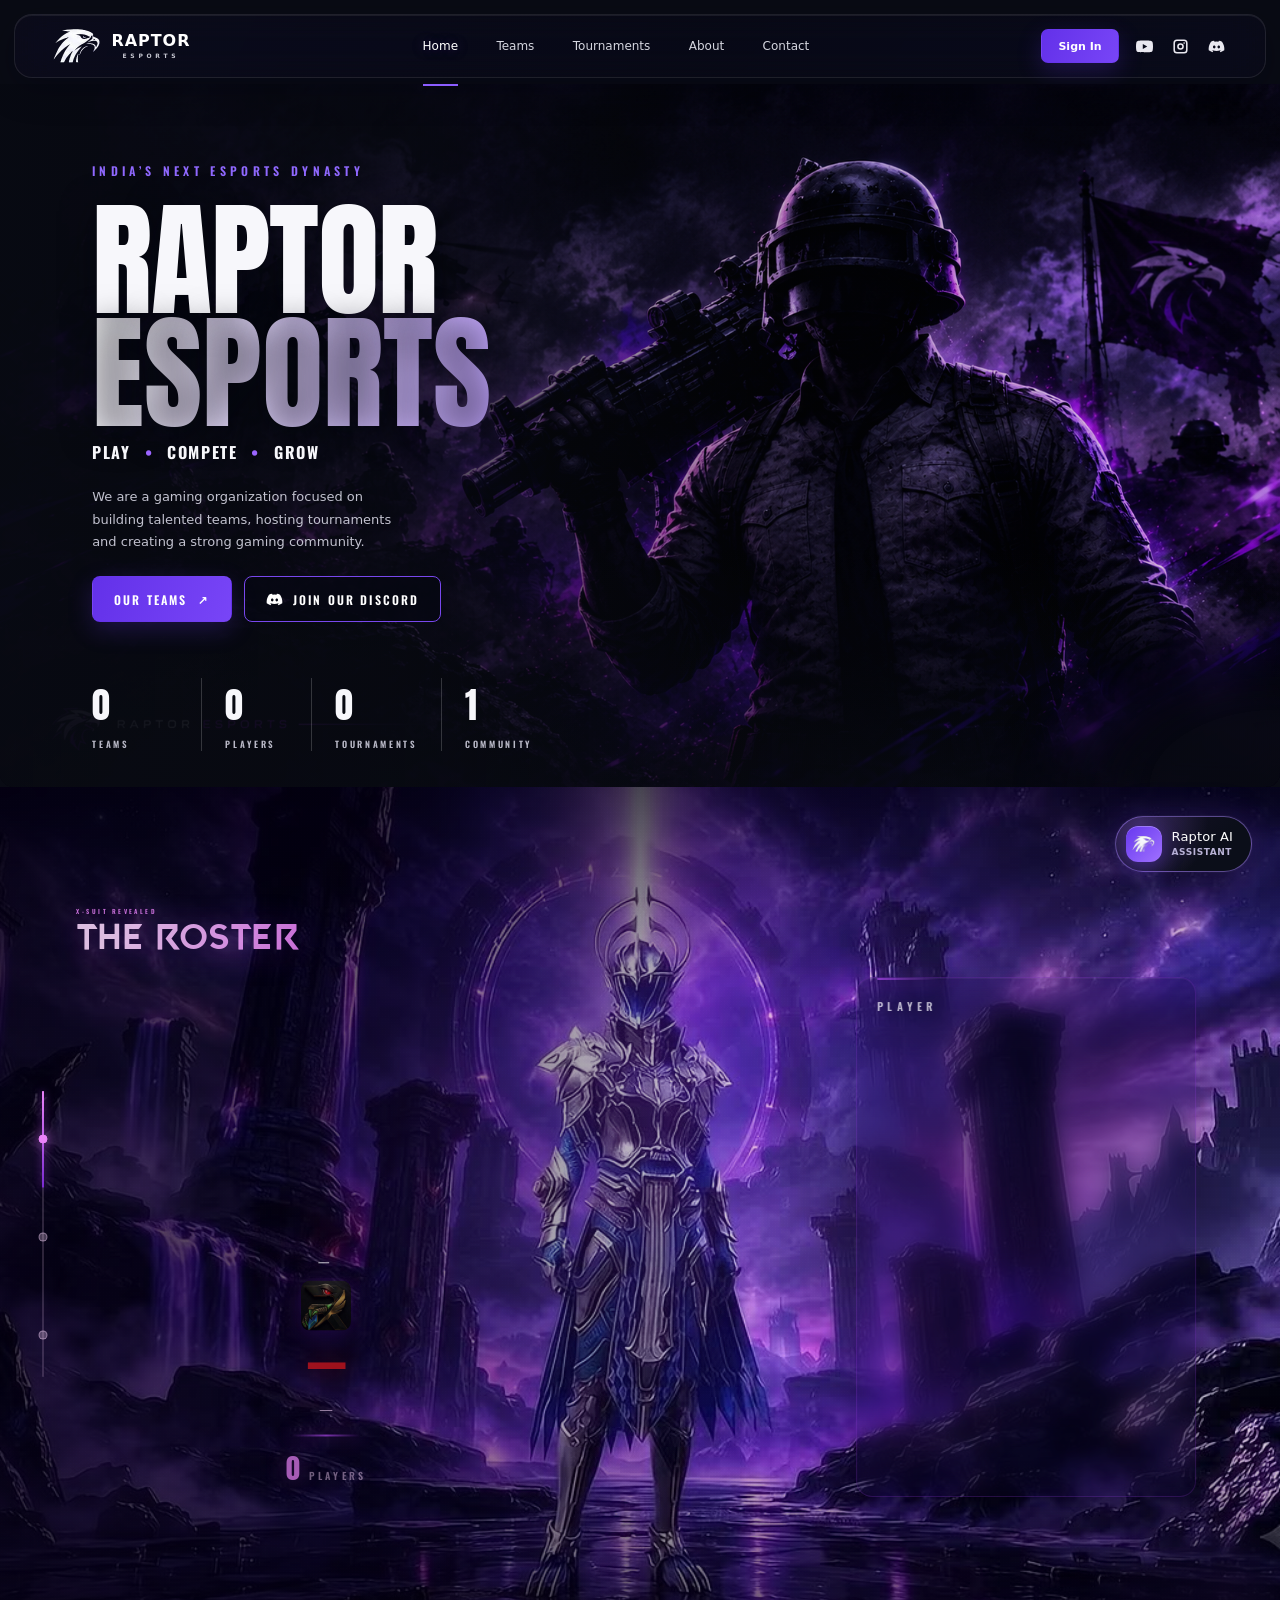
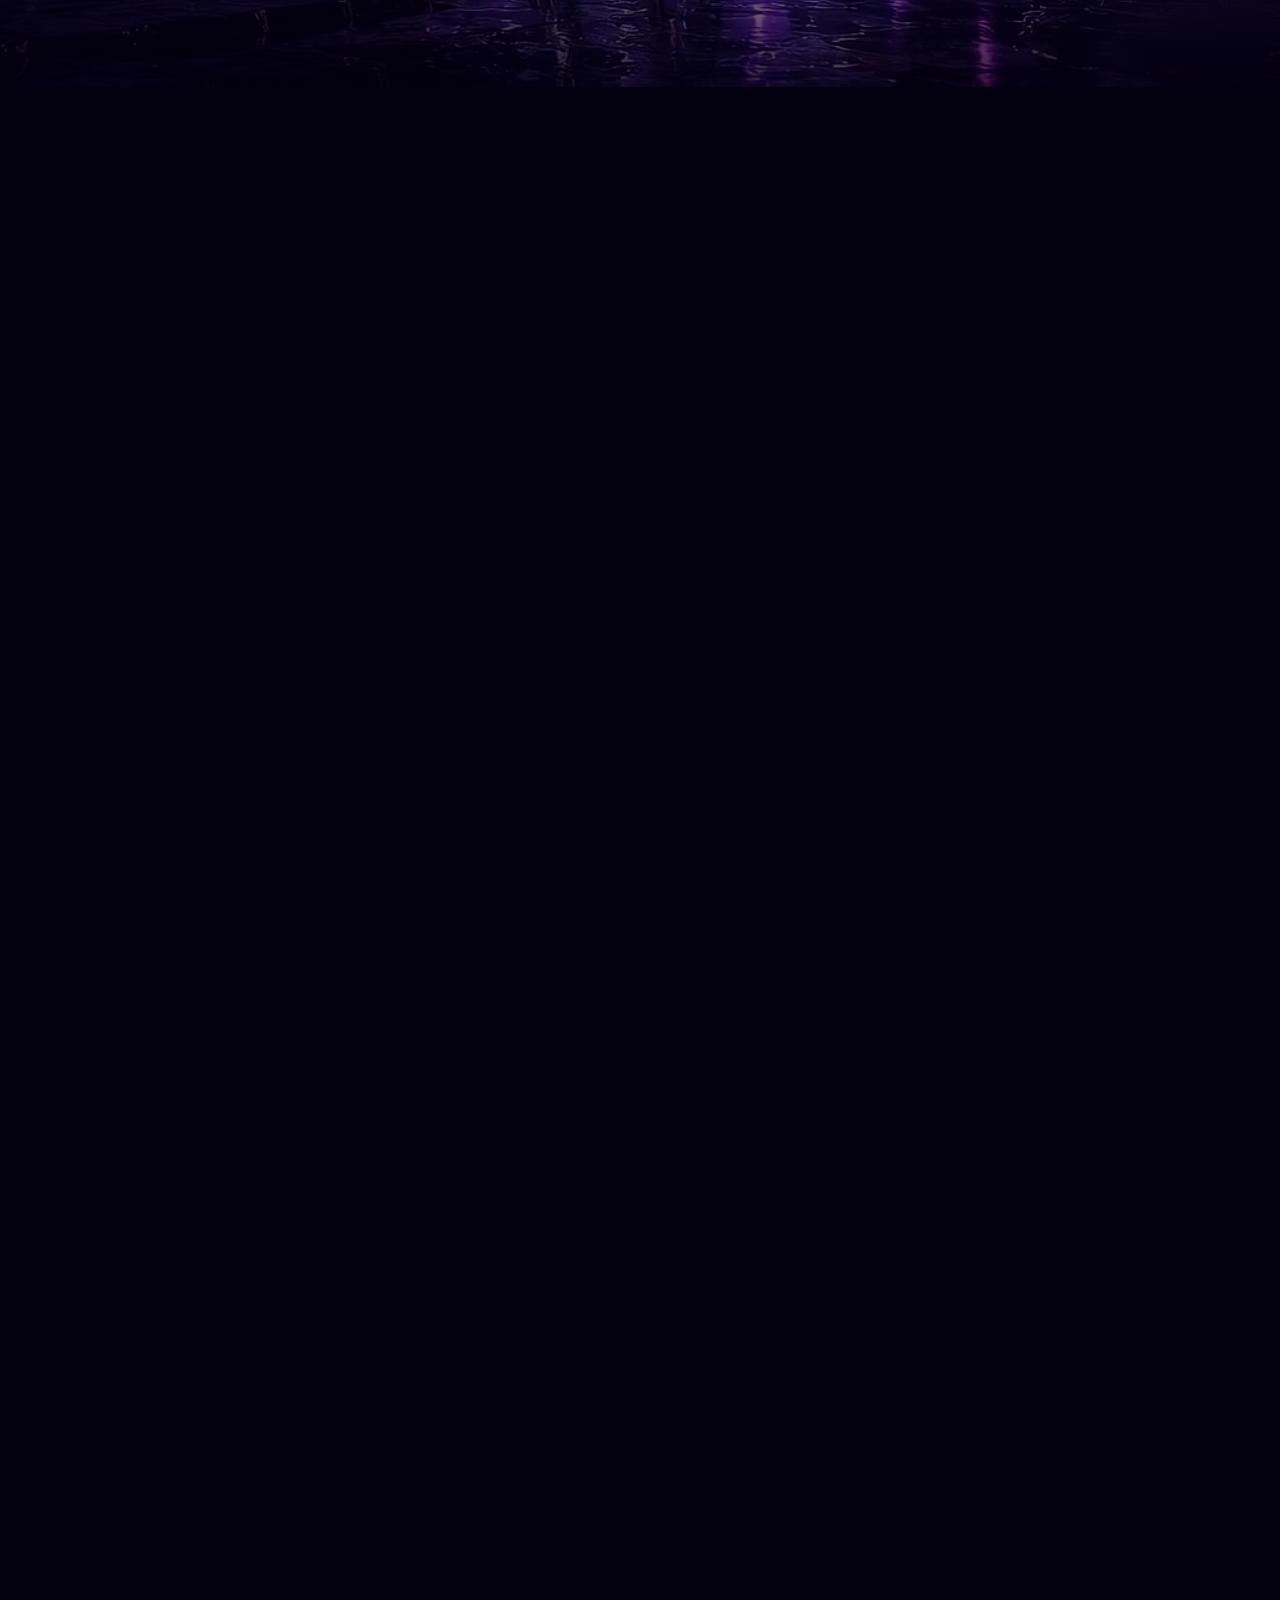
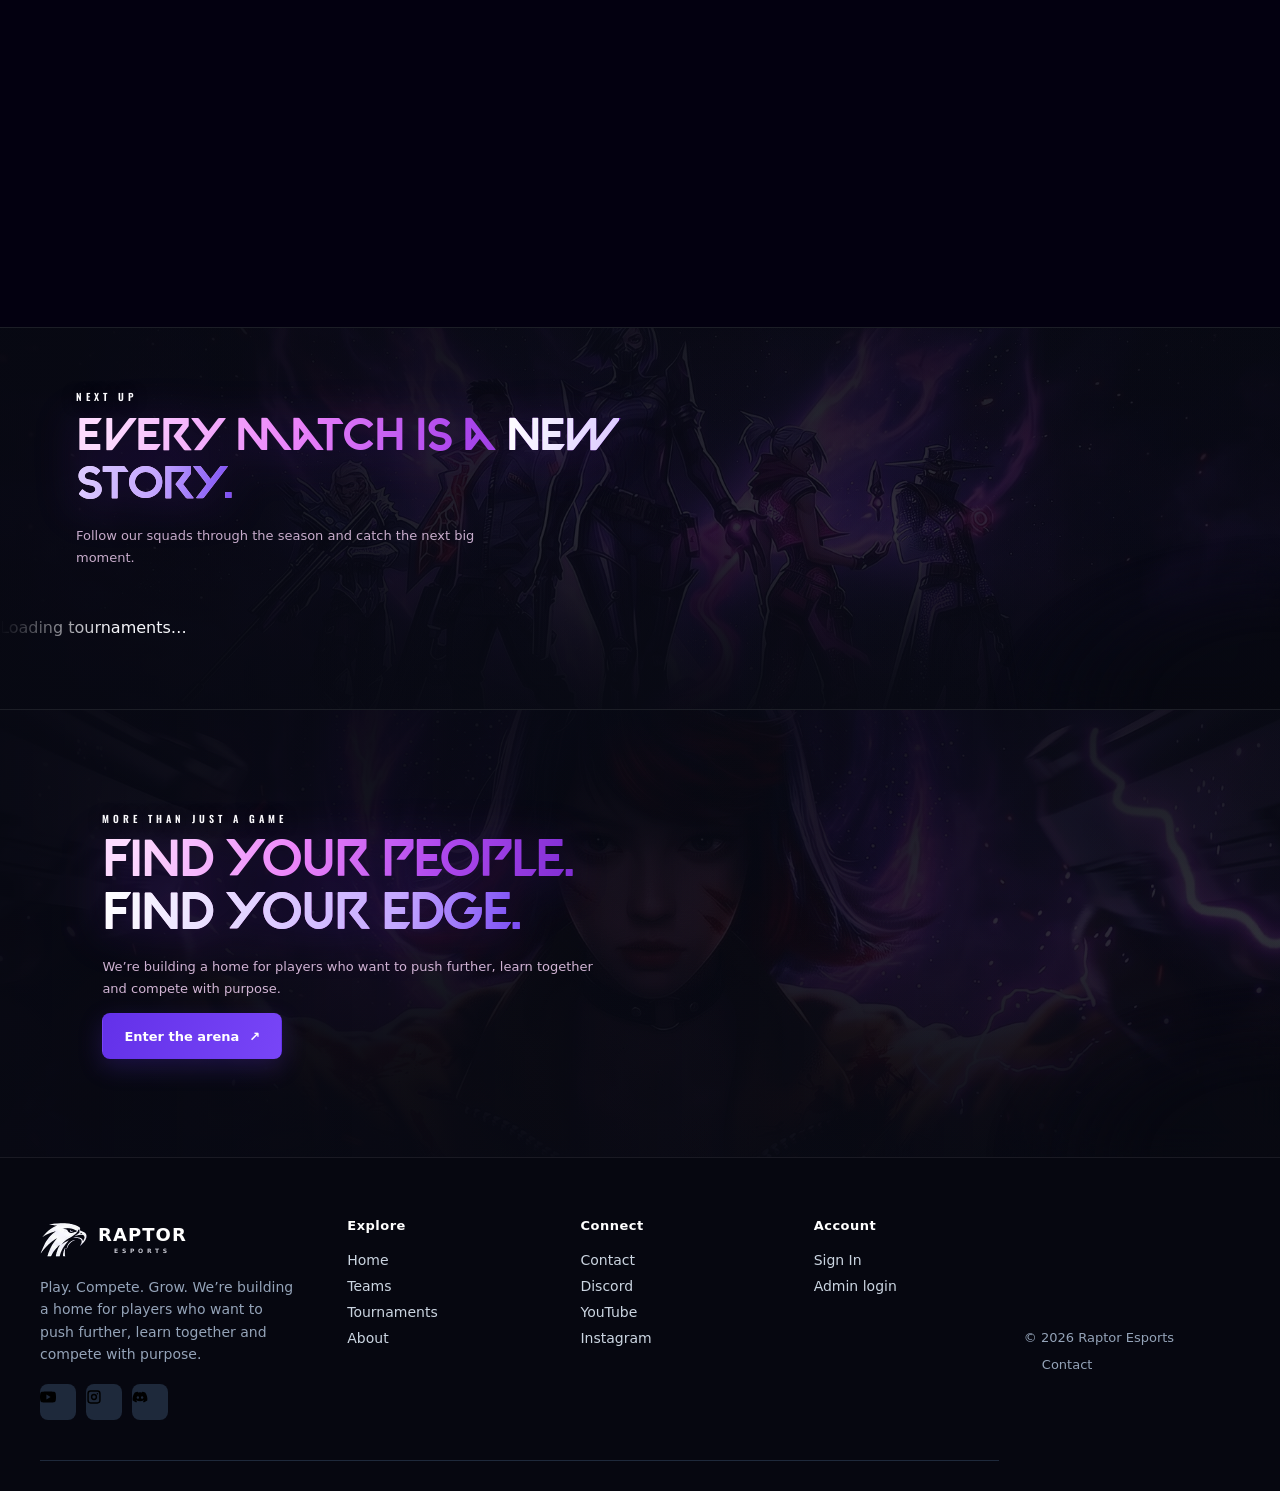
==== index.html @ e3565985 "Use user-supplied BGMI/Free Fire/Valorant images for tournament cards Copied reference/bgmi.jpg, fre" ====
<!doctype html>
<html lang="en">
<head>
  <meta charset="utf-8"><meta name="viewport" content="width=device-width,initial-scale=1">
  <meta name="theme-color" content="#080a13"><meta name="description" content="Raptor Esports — Play. Compete. Grow.">
  <link rel="preload" as="image" href="/assets/video/poseidon-poster.jpg">
  <title>Raptor Esports — More Than Just a Game</title>
  <link rel="icon" href="/assets/raptor-eagle-mark.png" type="image/png"><link rel="stylesheet" href="/assets/css/styles.css"><link rel="stylesheet" href="/assets/css/hero-type.css?v=1"><link rel="stylesheet" href="/assets/css/hero-video.css?v=2"><link rel="stylesheet" href="/assets/css/team-logos.css"><link rel="stylesheet" href="/assets/css/social-links.css"><link rel="stylesheet" href="/assets/css/roster-background.css?v=3"><link rel="stylesheet" href="/assets/css/chatbot.css?v=2"><link rel="stylesheet" href="/assets/css/roster-scrub.css?v=5"><link rel="stylesheet" href="/assets/css/sections.css?v=22">
  <script defer src="/assets/js/api.js"></script><script defer src="/assets/js/public.js?v=3"></script><script defer src="/assets/js/hero-video.js?v=1"></script><script defer src="/assets/js/chatbot.js?v=2"></script><script defer src="/assets/js/roster-scrub.js?v=4"></script><script defer src="/assets/js/sections.js?v=4"></script>
</head>
<body class="public-body">
  <header class="site-header"><a class="brand" href="/" aria-label="Raptor Esports home"><img src="/assets/raptor-eagle-mark.png" alt=""><span>RAPTOR<small>ESPORTS</small></span></a>
    <button class="menu-toggle" aria-expanded="false" aria-controls="public-nav" aria-label="Open navigation"><span></span><span></span></button>
    <nav id="public-nav" class="public-nav" aria-label="Main navigation"><a class="active" href="#home">Home</a><a href="#roster-scrub">Teams</a><a href="#tournaments">Tournaments</a><a href="#about">About</a><a href="#contact">Contact</a></nav>
    <div class="header-actions"><a class="button button-small button-purple" href="/login">Sign In</a><a class="social-icon" href="https://youtube.com/@raptorespofficial?si=sjKPbHrR85kSEHSn" target="_blank" rel="noopener noreferrer" aria-label="Raptor Esports on YouTube"><svg viewBox="0 0 24 24" aria-hidden="true"><path d="M23.5 6.2a3 3 0 0 0-2.1-2.1C19.5 3.6 12 3.6 12 3.6s-7.5 0-9.4.5A3 3 0 0 0 .5 6.2 31 31 0 0 0 0 12a31 31 0 0 0 .5 5.8 3 3 0 0 0 2.1 2.1c1.9.5 9.4.5 9.4.5s7.5 0 9.4-.5a3 3 0 0 0 2.1-2.1A31 31 0 0 0 24 12a31 31 0 0 0-.5-5.8ZM9.6 15.6V8.4l6.3 3.6-6.3 3.6Z"/></svg></a><a class="social-icon" href="https://www.instagram.com/raptorofficial.in?xtok=MXNiOWF3b2JsbG1xcw==" target="_blank" rel="noopener noreferrer" aria-label="Raptor Esports on Instagram"><svg viewBox="0 0 24 24" aria-hidden="true"><path d="M7 2h10a5 5 0 0 1 5 5v10a5 5 0 0 1-5 5H7a5 5 0 0 1-5-5V7a5 5 0 0 1 5-5Zm0 2.2A2.8 2.8 0 0 0 4.2 7v10A2.8 2.8 0 0 0 7 19.8h10a2.8 2.8 0 0 0 2.8-2.8V7A2.8 2.8 0 0 0 17 4.2H7Zm5 3.1a4.7 4.7 0 1 1 0 9.4 4.7 4.7 0 0 1 0-9.4Zm0 2.2a2.5 2.5 0 1 0 0 5 2.5 2.5 0 0 0 0-5Zm5.1-3.4a1.1 1.1 0 1 1 0 2.2 1.1 1.1 0 0 1 0-2.2Z"/></svg></a><a class="social-icon" href="https://discord.gg/tjTjMpHvpa" target="_blank" rel="noopener noreferrer" aria-label="Join Raptor Esports on Discord"><svg viewBox="0 0 24 24" aria-hidden="true"><path d="M19.8 5.3A18 18 0 0 0 15.4 4l-.6 1.2a16 16 0 0 0-5.6 0L8.6 4a18 18 0 0 0-4.4 1.3C1.4 9.4.6 13.4 1 17.4a18 18 0 0 0 5.4 2.7l1.2-2a11 11 0 0 1-1.9-.9l.5-.4a13 13 0 0 0 11.6 0l.5.4a11 11 0 0 1-1.9.9l1.2 2a18 18 0 0 0 5.4-2.7c.5-4.6-.8-8.5-3.2-12.1ZM8.8 14.7c-1 0-1.8-.9-1.8-2s.8-2 1.8-2 1.8.9 1.8 2-.8 2-1.8 2Zm6.4 0c-1 0-1.8-.9-1.8-2s.8-2 1.8-2 1.8.9 1.8 2-.8 2-1.8 2Z"/></svg></a></div>
  </header>
  <main>
    <section id="home" class="hero"><div class="hero-art" aria-hidden="true"><img class="hero-scene" src="/assets/home-background.png" alt=""><video class="hero-video" src="/assets/herobg.mp4" poster="/assets/home-background.png" autoplay loop muted playsinline preload="auto" disablepictureinpicture></video><i class="hero-wm"></i></div>
      <div class="hero-copy"><div class="eyebrow"><span class="live-dot"></span> INDIA’S NEXT ESPORTS DYNASTY</div><h1>RAPTOR <span>ESPORTS</span></h1><div class="hero-mantra"><b>Play</b><i>•</i><b>Compete</b><i>•</i><b>Grow</b></div><p>We are a gaming organization focused on building talented teams, hosting tournaments and creating a strong gaming community.</p><div class="hero-buttons"><a class="button button-purple" href="#roster-scrub">Our Teams <span>↗</span></a><a class="button button-outline" href="https://discord.gg/tjTjMpHvpa" target="_blank" rel="noopener noreferrer"><svg class="discord-button-icon" viewBox="0 0 24 24" aria-hidden="true"><path d="M19.8 5.3A18 18 0 0 0 15.4 4l-.6 1.2a16 16 0 0 0-5.6 0L8.6 4a18 18 0 0 0-4.4 1.3C1.4 9.4.6 13.4 1 17.4a18 18 0 0 0 5.4 2.7l1.2-2a11 11 0 0 1-1.9-.9l.5-.4a13 13 0 0 0 11.6 0l.5.4a11 11 0 0 1-1.9.9l1.2 2a18 18 0 0 0 5.4-2.7c.5-4.6-.8-8.5-3.2-12.1ZM8.8 14.7c-1 0-1.8-.9-1.8-2s.8-2 1.8-2 1.8.9 1.8 2-.8 2-1.8 2Zm6.4 0c-1 0-1.8-.9-1.8-2s.8-2 1.8-2 1.8.9 1.8 2-.8 2-1.8 2Z"/></svg> Join Our Discord</a></div><div class="stats-strip" id="public-stats"><div><strong data-stat="teams">—</strong><span>Teams</span></div><div><strong data-stat="players">—</strong><span>Players</span></div><div><strong data-stat="tournaments">—</strong><span>Tournaments</span></div><div><strong>1</strong><span>Community</span></div></div></div>
    </section>
    <section id="roster-scrub" class="rs rs-open" aria-label="The Roster — X-Suit transformation">
      <div class="rs-pin">
        <div class="rs-media"><img class="rs-poster" src="/assets/video/poseidon-poster.jpg" alt="" aria-hidden="true"><video class="rs-video" src="/assets/video/poseidon-scrub.mp4" muted playsinline preload="auto" disablepictureinpicture aria-hidden="true" tabindex="-1"></video><i class="rs-wm"></i><div class="rs-glow rs-glow-a"></div><div class="rs-glow rs-glow-b"></div><div class="rs-scrim"></div><div class="rs-grain"></div></div>
        <div class="rs-copy"><div class="rs-heading"><span class="rs-kicker">X-Suit Revealed</span><h2 class="rs-title">The&nbsp;Roster</h2></div>
          <div class="rs-ident">
            <div class="rs-id" data-i="0"><span class="rs-team-game">—</span><img class="rs-team-logo" src="/assets/team-logos/raptor.png" alt="" width="56" height="56"><h3 class="rs-team-name">—</h3><p class="rs-team-line">—</p><i class="rs-team-under"></i><div class="rs-team-foot"><strong>0</strong><span>Players</span></div></div>
            <div class="rs-id" data-i="1"><span class="rs-team-game">—</span><img class="rs-team-logo" src="/assets/team-logos/apex.jpg" alt="" width="56" height="56"><h3 class="rs-team-name">—</h3><p class="rs-team-line">—</p><i class="rs-team-under"></i><div class="rs-team-foot"><strong>0</strong><span>Players</span></div></div>
            <div class="rs-id" data-i="2"><span class="rs-team-game">—</span><img class="rs-team-logo" src="/assets/team-logos/vitality.png" alt="" width="56" height="56"><h3 class="rs-team-name">—</h3><p class="rs-team-line">—</p><i class="rs-team-under"></i><div class="rs-team-foot"><strong>0</strong><span>Players</span></div></div>
          </div>
          <div class="rs-side">
            <div class="rs-panel" data-i="0"><span class="rs-ptitle">Player</span><div class="rs-players"></div></div>
            <div class="rs-panel" data-i="1"><span class="rs-ptitle">Player</span><div class="rs-players"></div></div>
            <div class="rs-panel" data-i="2"><span class="rs-ptitle">Player</span><div class="rs-players"></div></div>
          </div>
          <a class="rs-cta rs-manage" href="/login">Manage team <span>↗</span></a>
        </div>
        <div class="rs-rail" aria-hidden="true"><i class="rs-rail-track"></i><i class="rs-rail-fill"></i><i class="rs-dot"></i><i class="rs-dot"></i><i class="rs-dot"></i></div>
        <div class="rs-cue" aria-hidden="true"><span>Scroll</span><i></i></div>
      </div>
    </section>
    <section id="tournaments" class="tournament-banner"><video class="tn-video" data-bg-video data-src="/assets/video/tournaments-bg.mp4" preload="none" muted playsinline loop disablepictureinpicture aria-hidden="true" tabindex="-1"></video><i class="media-wm"></i><div class="tournament-head tn-reveal"><span class="eyebrow">NEXT UP</span><h2>Every match is a <span>new story.</span></h2><p>Follow our squads through the season and catch the next big moment.</p></div><div id="public-tournaments" class="upcoming-preview tn-rail" data-marquee><span>Loading tournaments…</span></div></section>
    <section id="about" class="community-block"><video class="ab-video" data-bg-video data-src="/assets/video/about-bg.mp4" preload="none" muted playsinline loop disablepictureinpicture aria-hidden="true" tabindex="-1"></video><i class="media-wm"></i><div class="ab-copy"><span class="eyebrow">MORE THAN JUST A GAME</span><h2>Find your people.<br><span>Find your edge.</span></h2><p>We’re building a home for players who want to push further, learn together and compete with purpose.</p><a class="button button-purple" href="/login">Enter the arena <span>↗</span></a></div></section>
  </main>
  <footer id="contact" class="site-footer sf"><div class="sf-inner"><div class="sf-grid"><div class="sf-brand"><a href="/" class="sf-logo brand"><img src="/assets/raptor-eagle-mark.png" alt="Raptor Esports eagle mark"><span>RAPTOR<small>ESPORTS</small></span></a><p>Play. Compete. Grow. We’re building a home for players who want to push further, learn together and compete with purpose.</p><div class="sf-social"><a class="social-icon" href="https://youtube.com/@raptorespofficial?si=sjKPbHrR85kSEHSn" target="_blank" rel="noopener noreferrer" aria-label="Raptor Esports on YouTube"><svg viewBox="0 0 24 24" aria-hidden="true"><path d="M23.5 6.2a3 3 0 0 0-2.1-2.1C19.5 3.6 12 3.6 12 3.6s-7.5 0-9.4.5A3 3 0 0 0 .5 6.2 31 31 0 0 0 0 12a31 31 0 0 0 .5 5.8 3 3 0 0 0 2.1 2.1c1.9.5 9.4.5 9.4.5s7.5 0 9.4-.5a3 3 0 0 0 2.1-2.1A31 31 0 0 0 24 12a31 31 0 0 0-.5-5.8ZM9.6 15.6V8.4l6.3 3.6-6.3 3.6Z"/></svg></a><a class="social-icon" href="https://www.instagram.com/raptorofficial.in?xtok=MXNiOWF3b2JsbG1xcw==" target="_blank" rel="noopener noreferrer" aria-label="Raptor Esports on Instagram"><svg viewBox="0 0 24 24" aria-hidden="true"><path d="M7 2h10a5 5 0 0 1 5 5v10a5 5 0 0 1-5 5H7a5 5 0 0 1-5-5V7a5 5 0 0 1 5-5Zm0 2.2A2.8 2.8 0 0 0 4.2 7v10A2.8 2.8 0 0 0 7 19.8h10a2.8 2.8 0 0 0 2.8-2.8V7A2.8 2.8 0 0 0 17 4.2H7Zm5 3.1a4.7 4.7 0 1 1 0 9.4 4.7 4.7 0 0 1 0-9.4Zm0 2.2a2.5 2.5 0 1 0 0 5 2.5 2.5 0 0 0 0-5Zm5.1-3.4a1.1 1.1 0 1 1 0 2.2 1.1 1.1 0 0 1 0-2.2Z"/></svg></a><a class="social-icon" href="https://discord.gg/tjTjMpHvpa" target="_blank" rel="noopener noreferrer" aria-label="Join Raptor Esports on Discord"><svg viewBox="0 0 24 24" aria-hidden="true"><path d="M19.8 5.3A18 18 0 0 0 15.4 4l-.6 1.2a16 16 0 0 0-5.6 0L8.6 4a18 18 0 0 0-4.4 1.3C1.4 9.4.6 13.4 1 17.4a18 18 0 0 0 5.4 2.7l1.2-2a11 11 0 0 1-1.9-.9l.5-.4a13 13 0 0 0 11.6 0l.5.4a11 11 0 0 1-1.9.9l1.2 2a18 18 0 0 0 5.4-2.7c.5-4.6-.8-8.5-3.2-12.1ZM8.8 14.7c-1 0-1.8-.9-1.8-2s.8-2 1.8-2 1.8.9 1.8 2-.8 2-1.8 2Zm6.4 0c-1 0-1.8-.9-1.8-2s.8-2 1.8-2 1.8.9 1.8 2-.8 2-1.8 2Z"/></svg></a></div></div><div><h3>Explore</h3><a href="#home">Home</a><a href="#roster-scrub">Teams</a><a href="#tournaments">Tournaments</a><a href="#about">About</a></div><div><h3>Connect</h3><a href="mailto:hello@raptoresports.local">Contact</a><a href="https://discord.gg/tjTjMpHvpa" target="_blank" rel="noopener noreferrer">Discord</a><a href="https://youtube.com/@raptorespofficial?si=sjKPbHrR85kSEHSn" target="_blank" rel="noopener noreferrer">YouTube</a><a href="https://www.instagram.com/raptorofficial.in?xtok=MXNiOWF3b2JsbG1xcw==" target="_blank" rel="noopener noreferrer">Instagram</a></div><div><h3>Account</h3><a href="/login">Sign In</a><a href="/login">Admin login</a></div></div><div class="sf-bottom"><span>© <span class="foot-year">2026</span> Raptor Esports</span><div><a href="mailto:hello@raptoresports.local">Contact</a></div></div></div></footer>
</body></html>
---- assets/css/styles.css ----
:root{--ink:#080a13;--navy:#0d1020;--panel:#111522;--purple:#6738ef;--purple2:#8655ff;--lav:#f1edff;--text:#171927;--muted:#6e7486;--line:#e8eaf1;--white:#fff;--green:#20a877;--shadow:0 18px 50px rgba(5,7,20,.18);font-family:Inter,ui-sans-serif,system-ui,-apple-system,"Segoe UI",sans-serif;color:var(--text);font-synthesis:none}*{box-sizing:border-box}html{scroll-behavior:smooth}body{margin:0;min-width:320px}a{color:inherit;text-decoration:none}button,input,select,textarea{font:inherit}button{cursor:pointer}button:focus-visible,a:focus-visible,input:focus-visible,select:focus-visible,textarea:focus-visible{outline:3px solid #a88bff;outline-offset:3px}.button{display:inline-flex;align-items:center;justify-content:center;gap:10px;min-height:46px;padding:0 21px;border:1px solid transparent;border-radius:8px;font-weight:650;font-size:13px;transition:transform .2s,background .2s,border-color .2s}.button:hover{transform:translateY(-2px)}.button-purple{background:linear-gradient(110deg,#6331e9,#7845f7);color:#fff;box-shadow:0 8px 24px rgba(100,53,238,.23)}.button-purple:hover{background:#5726d5}.button-outline{color:#fff;border-color:#7847ed;background:rgba(5,7,19,.52)}.button-light{background:#f3f4f8;color:#35394a;border-color:#e3e5ed}.button-small{min-height:34px;padding:0 16px;font-size:11px;border-radius:7px}.eyebrow{font-size:10px;letter-spacing:.17em;font-weight:750;color:#9069ff}.muted{color:#7d8290;font-size:12px}.brand{display:flex;align-items:center;gap:8px;color:#fff;font-weight:800;letter-spacing:.06em;font-size:16px;line-height:1}.brand img{width:40px;height:38px;object-fit:contain}.brand small{display:block;font-size:6px;letter-spacing:.62em;text-align:center;margin-top:4px;font-weight:600;color:#c6c7d1}.public-body{background:#090b14;color:#f7f7fb}.site-header{height:84px;display:flex;align-items:center;justify-content:space-between;padding:0 clamp(22px,5.2vw,82px);max-width:1600px;margin:auto;position:relative;z-index:3;border-bottom:1px solid rgba(255,255,255,.08)}.public-nav{display:flex;gap:clamp(20px,3vw,48px);align-items:center;height:100%}.public-nav a{font-size:12px;color:#d5d6df;position:relative}.public-nav a:hover,.public-nav a.active{color:#fff}.public-nav a.active:after{position:absolute;content:"";height:2px;background:#8c5dff;bottom:-33px;left:0;right:0}.header-actions{display:flex;align-items:center;gap:16px}.social-icon{font-size:17px;color:#e9e8f0}.menu-toggle{display:none}.hero{position:relative;isolation:isolate;min-height:630px;max-width:1600px;margin:auto;padding:78px clamp(24px,7.2vw,115px) 36px;overflow:hidden;background:radial-gradient(ellipse at 74% 43%,rgba(72,35,116,.25),transparent 38%),linear-gradient(110deg,#080a11 22%,#0b0c17 65%,#090a13);border-radius:0 0 14px 14px}.hero:before{content:"";position:absolute;z-index:-1;inset:0 0 0 35%;background:linear-gradient(90deg,#090a13 0%,rgba(8,9,18,.16) 42%,rgba(8,9,18,.28)),radial-gradient(ellipse at 68% 35%,#444054 0%,#171726 35%,transparent 70%),linear-gradient(148deg,transparent 30%,rgba(104,57,217,.28) 60%,transparent 62%);opacity:.88}.hero:after{content:"";position:absolute;z-index:-1;inset:0;background:linear-gradient(90deg,#080a12 0%,rgba(8,10,18,.97) 28%,rgba(8,10,18,.45) 54%,rgba(8,10,18,.1) 100%),linear-gradient(0deg,#080a12 0%,transparent 25%)}.hero-copy{max-width:560px;position:relative;z-index:1}.hero h1{font-size:clamp(42px,5vw,60px);line-height:.98;letter-spacing:-.055em;margin:23px 0 13px;font-weight:850}.hero h1 span,.section-heading h2 span,.tournament-banner h2 span,.community-block h2 span{background:linear-gradient(100deg,#fff,#c4a7ff 70%,#784af3);color:transparent;background-clip:text}.hero-mantra{display:flex;align-items:center;gap:23px;font-size:15px}.hero-mantra i{color:#9b65ff;font-style:normal}.hero-copy>p{max-width:320px;color:#c2c2cf;font-size:13px;line-height:1.75;margin:22px 0}.hero-buttons{display:flex;gap:12px}.gamepad{font-size:16px}.stats-strip{display:flex;margin-top:56px;max-width:490px}.stats-strip>div{min-width:110px;padding:0 23px;border-right:1px solid rgba(255,255,255,.18)}.stats-strip>div:first-child{padding-left:0}.stats-strip>div:last-child{border:0}.stats-strip strong,.stats-strip span{display:block}.stats-strip strong{font-size:20px}.stats-strip span{font-size:10px;color:#b9b9c7;margin-top:5px}.hero-art{position:absolute;inset:0 0 0 43%;overflow:hidden;z-index:-1}.moon{position:absolute;width:200px;height:260px;right:35%;top:12%;border-radius:50%;background:radial-gradient(ellipse,#687081 0%,#363848 45%,rgba(28,29,42,.35) 74%,transparent 75%);filter:blur(10px);opacity:.58}.city{position:absolute;bottom:15%;width:38%;height:42%;opacity:.7;background:linear-gradient(0deg,#11111c 0 16%,transparent 16%),linear-gradient(90deg,transparent 0 5%,#121322 5% 8%,transparent 8% 14%,#191a2b 14% 18%,transparent 18% 27%,#161624 27% 34%,transparent 34% 43%,#1b1b2c 43% 50%,transparent 50% 67%,#11121d 67% 73%,transparent 73%);clip-path:polygon(0 40%,12% 40%,12% 25%,17% 25%,17% 52%,28% 52%,28% 16%,35% 16%,35% 46%,42% 46%,42% 0,48% 0,48% 45%,62% 45%,62% 32%,69% 32%,69% 55%,79% 55%,79% 20%,85% 20%,85% 44%,100% 44%,100% 100%,0 100%)}.city-one{left:5%;transform:scale(1.05)}.city-two{right:0;opacity:.42;transform:scaleX(-1) scaleY(.72);transform-origin:bottom}.soldier{position:absolute;height:73%;width:39%;right:17%;bottom:5%;filter:drop-shadow(0 10px 35px #060710)}.soldier:before{content:"";position:absolute;left:22%;top:3%;width:49%;height:27%;border-radius:48% 48% 20% 20%;background:radial-gradient(ellipse at 52% 36%,#62616a 0,#32313e 39%,#151621 72%);clip-path:polygon(0 40%,8% 0,79% 0,100% 39%,91% 100%,4% 100%)}.soldier:after{content:"";position:absolute;left:5%;top:25%;width:83%;height:67%;background:linear-gradient(105deg,#0d101b,#49434b 20%,#171924 51%,#4a3f46 72%,#11131e);clip-path:polygon(31% 0,65% 0,80% 16%,100% 30%,82% 100%,8% 100%,0 33%,20% 17%);border-radius:20px}.soldier i{position:absolute;z-index:2;width:12%;height:42%;top:25%;left:46%;background:linear-gradient(#0c0e16,#58505b 22%,#242633);transform:rotate(22deg);border-radius:9px}.soldier b{position:absolute;z-index:2;right:4%;top:13%;height:82%;width:10px;background:linear-gradient(90deg,#171821,#69616d,#11131c);transform:rotate(27deg)}.soldier span{position:absolute;z-index:2;width:35%;height:9%;top:43%;left:25%;background:#171923;transform:rotate(-28deg);border-radius:3px;box-shadow:0 5px 0 #66606c}.purple-beam{position:absolute;right:2%;top:16%;width:32%;height:2px;background:linear-gradient(90deg,transparent,#9f60ff);transform:rotate(-37deg);box-shadow:0 0 12px #823cff}.hero-scratch{position:absolute;right:5%;bottom:12%;font-family:Georgia,serif;font-size:clamp(19px,2vw,30px);font-style:italic;line-height:1.1;color:#d8d1e8;transform:rotate(-12deg);text-shadow:0 2px 10px #111}.section-block{max-width:1380px;margin:auto;padding:96px clamp(22px,6vw,76px)}.section-heading{display:flex;justify-content:space-between;align-items:end;margin-bottom:30px}.section-heading h2,.tournament-banner h2,.community-block h2{margin:10px 0 0;font-size:clamp(28px,4vw,44px);letter-spacing:-.04em}.text-link{color:#bda5ff;font-size:12px}.team-grid{display:grid;grid-template-columns:repeat(4,1fr);gap:15px}.team-card{background:linear-gradient(150deg,#121522,#0c0f19);border:1px solid rgba(255,255,255,.1);border-radius:12px;padding:20px;display:flex;gap:15px;min-height:165px;transition:transform .2s,border .2s}.team-card:hover{transform:translateY(-4px);border-color:#7650da}.team-symbol{flex:0 0 56px;height:56px;border-radius:13px;display:grid;place-items:center;background:linear-gradient(145deg,#302158,#1d1936)}.team-symbol img{width:36px}.team-symbol.amber{background:linear-gradient(145deg,#533a19,#231c15);filter:hue-rotate(30deg)}.team-symbol.pink{background:linear-gradient(145deg,#4d224e,#24162f);filter:hue-rotate(50deg)}.team-symbol.cyan{background:linear-gradient(145deg,#164e53,#142534);filter:hue-rotate(140deg)}.team-card-main{flex:1;min-width:0}.team-card h3{font-size:15px;margin:6px 0 5px}.team-card p{font-size:11px;line-height:1.55;color:#a8aaba;margin:0;min-height:34px}.team-card-foot{display:flex;justify-content:space-between;align-items:center;margin-top:14px;color:#b8b9c6;font-size:10px}.team-card-foot a{font-size:18px;color:#a889ff}.skeleton-card{min-height:165px;opacity:.35}.empty-public{grid-column:1/-1;color:#c1bfd1;padding:36px;border:1px dashed #393348;border-radius:12px}.tournament-banner{max-width:1380px;margin:0 auto;padding:40px clamp(22px,6vw,76px);display:grid;grid-template-columns:1fr minmax(370px,.9fr);align-items:center;gap:35px;border-block:1px solid rgba(255,255,255,.09);background:radial-gradient(ellipse at 90% 10%,rgba(107,66,195,.18),transparent 42%)}.tournament-banner p,.community-block p{max-width:450px;font-size:13px;line-height:1.7;color:#b5b5c3}.upcoming-preview{display:grid;gap:8px}.tournament-mini{display:flex;align-items:center;gap:12px;border:1px solid rgba(255,255,255,.1);background:#11131d;border-radius:9px;padding:12px}.tourney-mark{width:34px;height:34px;border-radius:8px;background:#2e2048;color:#c5a8ff;display:grid;place-items:center}.tournament-mini>span:nth-child(2){display:grid;gap:4px;flex:1}.tournament-mini small{color:#9d9eae;font-size:9px}.tournament-mini b{font-size:12px}.tournament-mini strong{font-size:12px;color:#e4d9ff}.community-block{max-width:1380px;margin:auto;display:flex;align-items:center;gap:70px;padding:98px clamp(22px,8vw,112px)}.community-mark{width:260px;height:260px;border-radius:40px;display:grid;place-items:center;background:radial-gradient(circle,#34245b,#151321 70%);box-shadow:inset 0 0 45px #100d1b}.community-mark img{width:165px}.community-block h2{font-size:40px}.community-block p{max-width:500px}.site-footer{border-top:1px solid rgba(255,255,255,.1);padding:28px clamp(22px,6vw,76px);display:flex;align-items:center;justify-content:space-between;color:#858696;font-size:11px}.site-footer>div{display:flex;gap:25px;align-items:center}.site-footer a:hover{color:#fff}
.login-body{background:#080a13;min-height:100vh;display:grid;place-items:center;padding:36px}.back-home{position:fixed;left:30px;top:26px;color:#b6b6c5;font-size:13px;z-index:2}.login-layout{width:min(100%,1100px);min-height:600px;display:grid;grid-template-columns:.8fr 1.2fr;border:1px solid #272938;border-radius:14px;overflow:hidden;box-shadow:var(--shadow)}.login-brand-panel{position:relative;background:radial-gradient(ellipse at 40% 33%,#17112b,#080a13 66%);display:flex;align-items:center;justify-content:center;flex-direction:column;overflow:hidden}.brand-large{flex-direction:column;gap:14px;font-size:28px;z-index:1}.brand-large img{width:120px;height:120px}.brand-large small{font-size:10px}.brand-motto{z-index:1;position:absolute;bottom:64px;color:#d0ccdc;font-size:10px;letter-spacing:.05em}.brand-motto i{font-style:normal;color:#9567fc;margin:0 8px}.login-orbit{position:absolute;border:1px solid rgba(144,102,249,.17);border-radius:50%;width:430px;height:430px}.orbit-two{width:340px;height:340px;border-color:rgba(144,102,249,.12)}.login-form-panel{background:#fafbfe;display:grid;place-items:center;padding:48px}.login-form{width:min(100%,390px)}.login-form>.eyebrow{font-size:9px}.login-form h1{font-size:27px;margin:10px 0 4px;letter-spacing:-.04em}.login-form>.muted{margin:0 0 26px}.login-form>label{display:block;font-size:11px;font-weight:650;margin:17px 0 8px}.input-wrap{height:46px;border:1px solid #d7d9e1;border-radius:6px;background:white;display:flex;align-items:center;padding:0 12px;gap:10px;color:#737889}.input-wrap:focus-within{border-color:#8555f4;box-shadow:0 0 0 3px rgba(125,80,243,.13)}.input-wrap input{border:0;outline:0;flex:1;min-width:0;height:100%;font-size:11px;color:#202334;background:transparent}.input-wrap input:focus-visible{outline:none}.input-action{border:0;background:none;color:#777d8e;padding:4px}.login-options{display:flex;align-items:center;justify-content:space-between;margin:14px 0 18px;font-size:10px}.login-options>a,.login-contact a{color:#6335d8;font-weight:600}.remember{display:flex;gap:7px;align-items:center}.remember input{accent-color:var(--purple)}.login-submit{width:100%;min-height:44px}.login-contact{text-align:center;color:#7c8190;font-size:10px;margin-top:22px}.form-message{min-height:18px;color:#c33855;font-size:11px;margin:8px 0}.admin-body{background:#f2f3f8;min-height:100vh}.admin-shell{min-height:100vh;display:flex}.sidebar{width:232px;flex:0 0 232px;background:#090b15;color:#e7e7f1;display:flex;flex-direction:column;padding:20px 14px 16px;min-height:100vh}.sidebar-brand{padding:0 10px 22px;border-bottom:1px solid rgba(255,255,255,.09)}.sidebar-brand img{width:34px;height:34px}.sidebar-brand span{font-size:13px}.sidebar-brand small{font-size:5px}.side-nav{display:flex;flex-direction:column;gap:4px;padding-top:19px}.nav-caption{color:#77798d;font-size:9px;font-weight:750;letter-spacing:.13em;padding:0 11px 8px}.nav-caption-second{margin-top:18px}.side-link{display:flex;align-items:center;gap:11px;padding:10px 11px;border-radius:7px;color:#b5b8c8;font-size:12px;min-height:40px}.side-link>span{width:17px;text-align:center;font-size:14px}.side-link:hover{background:rgba(255,255,255,.07);color:white}.side-link.active{background:linear-gradient(100deg,#6333e8,#7542f4);color:white;box-shadow:0 5px 17px rgba(81,43,193,.3)}.logout-button{margin-top:auto;border:0;border-top:1px solid rgba(255,255,255,.1);padding:18px 10px 2px;color:#c5c5d1;background:none;text-align:left;font-size:11px}.logout-button span{margin-right:11px}.admin-main{min-width:0;flex:1}.admin-topbar{height:68px;background:#fff;border-bottom:1px solid #e9eaf0;display:flex;align-items:center;justify-content:space-between;padding:0 clamp(18px,3vw,42px)}.breadcrumbs{display:flex;align-items:center;gap:12px;font-size:11px;color:#898c9a}.breadcrumbs strong{color:#242637}.topbar-actions{display:flex;align-items:center;gap:20px}.icon-button{border:0;background:transparent;color:#464a5c;font-size:18px;position:relative}.notification-button i{position:absolute;right:0;top:1px;width:6px;height:6px;border-radius:50%;background:#8554f5}.profile-button{display:flex;align-items:center;gap:9px;border:0;background:transparent;font-size:10px;font-weight:650}.avatar{width:28px;height:28px;border-radius:50%;display:grid;place-items:center;background:#5325c6;color:#fff;font-size:12px}.admin-content{padding:28px clamp(18px,3vw,42px) 46px;max-width:1500px;margin:auto}.page-heading{display:flex;align-items:center;justify-content:space-between;margin:0 0 20px;gap:12px}.page-heading h1{font-size:23px;letter-spacing:-.035em;margin:0}.page-heading p{font-size:11px;color:#7a7e8c;margin:6px 0 0}.page-heading-actions{display:flex;gap:8px}.page-heading .button{min-height:38px;padding:0 13px;font-size:11px}.welcome-line{font-size:11px;color:#717587;margin:-11px 0 19px}.stat-grid{display:grid;grid-template-columns:repeat(4,1fr);gap:13px;margin-bottom:18px}.stat-card{background:#fff;border:1px solid #e7e8ef;border-radius:9px;min-height:96px;padding:16px;display:flex;align-items:center;gap:13px;box-shadow:0 4px 12px rgba(27,31,55,.025)}.stat-icon{width:38px;height:38px;display:grid;place-items:center;border-radius:9px;background:#eee7ff;color:#6832e4;font-size:17px}.stat-icon.blue{background:#e3f3ff;color:#2589dc}.stat-icon.green{background:#e3f8ef;color:#1d9f73}.stat-icon.orange{background:#fff1e7;color:#e27c38}.stat-card small{display:block;color:#7c8190;font-size:10px}.stat-card strong{display:block;font-size:20px;margin-top:5px}.dashboard-grid{display:grid;grid-template-columns:1.15fr .85fr;gap:15px}.content-card{background:#fff;border:1px solid #e6e8ef;border-radius:9px;padding:18px;min-width:0}.card-heading{display:flex;align-items:center;justify-content:space-between;margin-bottom:13px}.card-heading h2{font-size:13px;margin:0}.card-heading a{color:#6c43dd;font-size:10px}.match-list,.activity-list{display:grid;gap:8px}.match-item,.activity-item{display:flex;gap:11px;align-items:center;border:1px solid #eef0f5;border-radius:8px;padding:10px}.match-game-icon{width:36px;height:36px;background:#201d30;border-radius:8px;color:#c6aaff;display:grid;place-items:center;font-size:12px}.match-info,.activity-info{flex:1;min-width:0}.match-info b,.activity-info b{display:block;font-size:10px}.match-info small,.activity-info small{display:block;color:#85899a;font-size:9px;margin-top:4px}.match-date{text-align:right;font-size:9px;color:#73788a}.activity-icon{width:29px;height:29px;border-radius:7px;background:#eef1ff;color:#6343d4;display:grid;place-items:center}.activity-info p{font-size:10px;margin:0}.data-card{padding:0;overflow:hidden}.data-toolbar{display:flex;align-items:center;justify-content:space-between;padding:14px 17px;border-bottom:1px solid #ebedf3;gap:10px}.data-toolbar h2{font-size:13px;margin:0}.table-wrap{overflow-x:auto}table{border-collapse:collapse;width:100%;min-width:680px}th,td{text-align:left;padding:12px 14px;border-bottom:1px solid #eff0f4;font-size:10px;white-space:nowrap}th{background:#fafbfe;color:#63697a;font-weight:700}td{color:#3d4253}tbody tr:last-child td{border-bottom:0}.status-chip{display:inline-flex;padding:5px 9px;border-radius:999px;background:#e2f7ee;color:#178559;font-size:9px;font-weight:700}.status-upcoming{background:#e9edff;color:#4e65c9}.status-live{background:#ffe7ea;color:#cc3853}.status-completed,.status-inactive{background:#eeeef2;color:#737788}.row-actions{display:flex;gap:5px}.row-action{border:0;background:transparent;padding:5px 7px;color:#72778a}.row-action.delete{color:#d6495d}.empty-state,.loading-state{padding:48px 15px;text-align:center;color:#85899b;font-size:12px}.assistant-panel{min-height:490px;display:flex;flex-direction:column;background:linear-gradient(130deg,#f4f2ff,#fff 50%,#f4f0ff);border:1px solid #e6e1fa;border-radius:10px;padding:20px}.assistant-intro{display:flex;gap:12px;align-items:center;margin-bottom:20px}.bot-mark{width:41px;height:41px;border-radius:12px;background:linear-gradient(135deg,#6d3bea,#a476ff);color:#fff;display:grid;place-items:center;font-size:22px;box-shadow:0 7px 18px #8263de50}.assistant-intro h2{font-size:15px;margin:0}.assistant-intro p{font-size:10px;color:#848698;margin:4px 0}.chat-scroll{flex:1;display:flex;flex-direction:column;gap:14px}.chat-row{display:flex;gap:9px;align-items:flex-start}.chat-row.user{justify-content:flex-end}.chat-bubble{max-width:min(85%,560px);background:#fff;border:1px solid #ececf4;border-radius:4px 12px 12px;padding:13px 15px;color:#393d4f;font-size:11px;line-height:1.65;white-space:pre-line;box-shadow:0 5px 18px rgba(44,37,82,.04)}.chat-row.user .chat-bubble{background:#6b3ce9;color:white;border:0;border-radius:12px 4px 12px 12px}.chat-suggest{align-self:flex-end;border:1px solid #7643ed;color:#fff;background:#7041e9;border-radius:7px;padding:10px 14px;font-size:10px}.chat-form{display:flex;gap:8px;margin-top:16px}.chat-form input{flex:1;min-width:0;height:43px;border:1px solid #e3e5ee;border-radius:8px;padding:0 13px;background:white;font-size:11px}.chat-form button{width:43px;border:0;background:#7041e9;color:white;border-radius:8px;font-size:19px}.settings-card{max-width:660px}.settings-row{display:flex;justify-content:space-between;align-items:center;padding:17px 0;border-bottom:1px solid #eff0f4;font-size:11px}.settings-row:last-child{border:0}.settings-row small{display:block;color:#838799;margin-top:5px}.record-dialog{border:0;border-radius:12px;padding:0;width:min(560px,calc(100% - 28px));box-shadow:0 25px 90px #080a1380}.record-dialog::backdrop{background:#090b16a8;backdrop-filter:blur(3px)}.record-dialog form{padding:22px}.dialog-heading{display:flex;justify-content:space-between;align-items:start;border-bottom:1px solid #eceef3;padding-bottom:13px}.dialog-heading h2{font-size:18px;margin:5px 0}.dialog-close{border:0;background:transparent;color:#6f7382;font-size:25px}.form-fields{display:grid;grid-template-columns:1fr 1fr;gap:13px;padding-top:17px}.field{display:flex;flex-direction:column;gap:6px}.field-wide{grid-column:1/-1}.field label{font-size:10px;font-weight:650;color:#494d5d}.field input,.field select,.field textarea{width:100%;height:40px;border:1px solid #dfe1e9;border-radius:6px;padding:0 10px;background:#fff;font-size:11px;color:#292d3d}.field textarea{height:70px;padding:10px;resize:vertical}.dialog-actions{display:flex;justify-content:flex-end;gap:8px;border-top:1px solid #eceef3;padding-top:14px}.dialog-actions .button{min-height:38px;font-size:11px}.sidebar-toggle{display:none}
@media(max-width:1000px){.public-nav{gap:18px}.hero{min-height:570px}.hero-art{left:38%}.team-grid{grid-template-columns:repeat(2,1fr)}.stat-grid{grid-template-columns:repeat(2,1fr)}.sidebar{width:205px;flex-basis:205px}.dashboard-grid{grid-template-columns:1fr}.tournament-banner{grid-template-columns:1fr 1fr;gap:20px}}
@media(max-width:700px){.site-header{height:68px;padding:0 18px}.site-header>.brand img{width:34px}.menu-toggle{display:flex;margin-left:auto;margin-right:15px;width:38px;height:38px;align-items:center;justify-content:center;flex-direction:column;gap:5px;background:transparent;border:1px solid #343545;border-radius:7px}.menu-toggle span{width:16px;height:2px;background:#fff}.public-nav{display:none;position:absolute;top:67px;left:0;right:0;height:auto;background:#10111b;border-bottom:1px solid #30313b;padding:10px 20px 16px;flex-direction:column;align-items:stretch;gap:0}.public-nav.nav-open{display:flex}.public-nav a{padding:12px 0}.public-nav a.active:after{display:none}.header-actions{gap:8px}.header-actions .social-icon{display:none}.hero{min-height:640px;padding:70px 22px 28px}.hero-copy{max-width:100%}.hero h1{font-size:45px}.hero-art{inset:0 0 0 22%;opacity:.6}.hero:before{inset:0}.hero:after{background:linear-gradient(90deg,#080a12 0%,rgba(8,10,18,.82) 55%,rgba(8,10,18,.25)),linear-gradient(0deg,#080a12 0%,transparent 23%)}.soldier{width:60%;right:2%;height:59%;bottom:16%}.hero-scratch{right:5%;bottom:14%}.stats-strip{margin-top:49px;max-width:100%}.stats-strip>div{min-width:0;flex:1;padding:0 10px}.stats-strip strong{font-size:18px}.stats-strip span{font-size:9px}.section-block{padding:64px 18px}.section-heading{align-items:start}.section-heading h2{font-size:30px}.team-grid{grid-template-columns:1fr}.team-card{min-height:135px}.tournament-banner{grid-template-columns:1fr;padding:32px 18px}.tournament-banner h2{font-size:30px}.community-block{padding:70px 22px;gap:25px;flex-direction:column;text-align:center}.community-mark{width:180px;height:180px;border-radius:27px}.community-mark img{width:115px}.community-block h2{font-size:32px}.community-block .button{margin-top:8px}.site-footer{flex-wrap:wrap;gap:12px}.site-footer>p{display:none}.site-footer>div{gap:13px;font-size:9px}.login-body{padding:55px 14px 20px;place-items:start center}.back-home{left:18px;top:18px}.login-layout{grid-template-columns:1fr;min-height:0}.login-brand-panel{min-height:180px}.brand-large{font-size:18px;gap:4px}.brand-large img{width:67px;height:67px}.brand-large small{font-size:7px}.brand-motto{bottom:12px;font-size:8px}.login-orbit{width:260px;height:260px}.orbit-two{width:210px;height:210px}.login-form-panel{padding:35px 22px}.login-form h1{font-size:24px}.admin-shell{display:block}.sidebar{position:fixed;z-index:10;left:-245px;top:0;bottom:0;width:235px;min-height:0;height:100vh;transition:left .22s;box-shadow:var(--shadow)}.sidebar.sidebar-open{left:0}.admin-main{min-height:100vh}.admin-topbar{height:58px;padding:0 14px;gap:12px}.sidebar-toggle{display:block;font-size:17px}.breadcrumbs{margin-right:auto;font-size:10px;gap:7px}.topbar-actions{gap:11px}.profile-name{display:none}.admin-content{padding:23px 14px 32px}.page-heading h1{font-size:20px}.page-heading .button{padding:0 10px}.stat-grid{gap:8px}.stat-card{min-height:82px;padding:11px;gap:9px}.stat-icon{width:31px;height:31px;font-size:14px}.stat-card small{font-size:9px}.stat-card strong{font-size:17px}.content-card{padding:14px}.data-card{padding:0}.data-toolbar{padding:13px}.form-fields{grid-template-columns:1fr}.field-wide{grid-column:auto}.assistant-panel{min-height:520px;padding:13px}.record-dialog form{padding:17px}}
.hero-art{inset:0}.hero-scene{position:absolute;inset:0;width:100%;height:100%;object-fit:cover;object-position:center;opacity:.68;mix-blend-mode:screen}.chat-suggestions{display:flex;justify-content:flex-end;gap:7px;flex-wrap:wrap}.sr-only{position:absolute;width:1px;height:1px;padding:0;margin:-1px;overflow:hidden;clip:rect(0,0,0,0);white-space:nowrap;border:0}@media(prefers-reduced-motion:reduce){*,*::before,*::after{scroll-behavior:auto!important;transition:none!important;animation:none!important}}


/* Full-bleed reference hero background */
.hero-art{inset:0;z-index:0}.hero-scene{opacity:1;mix-blend-mode:normal;object-fit:cover;object-position:center center}.hero-art:after{content:"";position:absolute;inset:0;pointer-events:none;background:linear-gradient(90deg,rgba(8,10,18,.94) 0%,rgba(8,10,18,.78) 30%,rgba(8,10,18,.22) 62%,rgba(8,10,18,.08) 100%),linear-gradient(0deg,rgba(8,10,18,.72) 0%,transparent 34%)}.hero-scratch{display:none}.hero-copy{z-index:1}
@media(max-width:700px){.hero-scene{object-position:57% center}.hero-art:after{background:linear-gradient(90deg,rgba(8,10,18,.88),rgba(8,10,18,.44)),linear-gradient(0deg,rgba(8,10,18,.84),rgba(8,10,18,.1) 70%)}}
/* Role-aware workspace additions */
.side-link[hidden]{display:none}
.role-badge{font-size:9px;color:#7050ce;background:#f0ebff;border-radius:999px;padding:4px 7px;text-transform:capitalize}
/* User management: account and player directory */
.user-stack{display:grid;gap:16px}
.user-table{min-width:540px}
.user-table th,.user-table td{padding:10px 8px}
.user-table td{vertical-align:top}
.table-primary{display:block;color:#242637;font-size:11px;font-weight:700}
.team-checklist{display:flex;flex-direction:column;gap:5px;min-width:155px}
.team-checklist label{display:flex;align-items:center;gap:6px;font-size:10px;color:#3d4253;white-space:nowrap}
.team-checklist input{margin:0;accent-color:#6738ef}
.table-input,.table-select{height:32px;border:1px solid #dfe1e9;border-radius:6px;padding:0 8px;background:#fff;font-size:10px;color:#292d3d}
.table-input{width:96px}
.table-select{min-width:0;max-width:150px}
.user-account-role{width:108px}
.user-role-input{width:96px}
.user-team-select{width:145px}
.user-status-select{width:88px}
.table-note{display:block;color:#85899a;font-size:9px;line-height:1.35;margin-top:4px;white-space:normal}
.user-table th:last-child,.user-table td:last-child{position:sticky;right:0;background:#fff;box-shadow:-10px 0 14px rgba(17,21,34,.06);z-index:1}
.user-table th:last-child{background:#fafbfe;z-index:2}
.user-create-card .form-fields{padding-top:10px}
@media(max-width:700px){.user-create-card{padding:14px}.team-checklist{min-width:135px}.table-input{width:112px}}
/* Team logos and circular player avatar placeholders */
.admin-identity{display:flex;align-items:center;gap:10px;min-width:0}
.admin-identity-name{display:block;min-width:0;line-height:1.35}
.admin-player-avatar{width:30px;height:30px;flex:0 0 30px;display:inline-flex;align-items:center;justify-content:center;border-radius:50%;background:linear-gradient(145deg,var(--avatar-from,#6b3ce9),var(--avatar-to,#a476ff));color:#fff;font-size:9px;font-weight:800;letter-spacing:.02em;box-shadow:inset 0 0 0 1px rgba(255,255,255,.28),0 3px 9px rgba(24,18,50,.16)}
.admin-team-logo{width:44px;height:44px;flex:0 0 44px;display:inline-flex;align-items:center;justify-content:center;padding:4px;border:1px solid rgba(255,255,255,.08);border-radius:10px;background:#151827;overflow:hidden;box-shadow:0 4px 12px rgba(13,17,33,.18)}
.admin-team-logo img{display:block;width:100%;height:100%;object-fit:contain;border-radius:6px}
.admin-team-logo-fallback{background:linear-gradient(145deg,#2a2f4b,#151827);color:#d8d1ff;font-size:10px;font-weight:800;letter-spacing:.04em}
.admin-user-player{display:flex;align-items:flex-start;gap:9px;min-width:0}
.admin-user-player>div{min-width:0}
---- assets/css/hero-type.css ----
/* Raptor hero poster typography
   ------------------------------------------------------------------
   Mirrors the condensed horror-poster type system of the reference
   image: an ultra-condensed black grotesque (Anton) for the giant
   stacked headline, and a condensed bold caps face (Oswald) for the
   eyebrow, mantra, tagline, stats and buttons. Open-license (OFL)
   woff2s served locally (CSP: same-origin only). Sizes, spacing and
   copy are scoped to the hero section only — every other section and
   page keeps today's type. Body copy intentionally keeps the site's
   existing sans (the poster's body is a neutral print sans too).
   ------------------------------------------------------------------ */

@font-face{font-family:"Anton";src:url("/assets/fonts/anton-400.woff2") format("woff2");font-weight:400;font-style:normal;font-display:swap}
@font-face{font-family:"Oswald";src:url("/assets/fonts/oswald-600.woff2") format("woff2");font-weight:500 600;font-style:normal;font-display:swap}
@font-face{font-family:"Oswald";src:url("/assets/fonts/oswald-700.woff2") format("woff2");font-weight:700;font-style:normal;font-display:swap}

/* the poster headline: giant, stacked, nearly touching */
#home.hero h1{font-family:"Anton",Impact,"Arial Narrow",system-ui,sans-serif;font-weight:400;font-size:clamp(58px,10vw,126px);line-height:.9;letter-spacing:-.01em;text-transform:uppercase;margin:24px 0 10px;text-shadow:0 6px 34px rgba(4,5,12,.55)}
#home.hero h1 span{display:block;letter-spacing:0}

/* eyebrow: wide-tracked condensed caps label */
#home.hero .eyebrow{font-family:"Oswald",Impact,"Arial Narrow",system-ui,sans-serif;font-weight:600;font-size:12px;letter-spacing:.36em;text-transform:uppercase}

/* Play / Compete / Grow: condensed caps strap */
#home.hero .hero-mantra{font-family:"Oswald",Impact,"Arial Narrow",system-ui,sans-serif;font-weight:600;font-size:16px;letter-spacing:.1em;text-transform:uppercase;gap:14px}

/* buttons: quiet condensed caps to match the strap lines */
#home.hero .hero-buttons .button{font-family:"Oswald",Impact,"Arial Narrow",system-ui,sans-serif;font-weight:600;font-size:12px;letter-spacing:.18em;text-transform:uppercase}

/* stats: Anton numerals, tracked Oswald wordmarks */
#home.hero .stats-strip strong{font-family:"Anton",Impact,"Arial Narrow",system-ui,sans-serif;font-weight:400;font-size:36px;letter-spacing:.02em}
#home.hero .stats-strip span{font-family:"Oswald",Impact,"Arial Narrow",system-ui,sans-serif;font-weight:600;font-size:9px;letter-spacing:.3em;text-transform:uppercase}

/* narrow screens: poster scale, same shapes */
@media(max-width:700px){
  #home.hero h1{font-size:clamp(46px,13vw,64px)}
  #home.hero .eyebrow{font-size:10px;letter-spacing:.3em}
  #home.hero .hero-mantra{font-size:13px;gap:10px}
  #home.hero .stats-strip strong{font-size:26px}
}
---- assets/css/hero-video.css ----
/* Raptor hero background video
   ------------------------------------------------------------------
   Plain looping background clip for the homepage hero — no scroll
   scrubbing. The video fills the .hero-art layer and autoplays muted,
   looping forever; the .hero-scene still beneath it stays as the
   poster + fallback (slow network, blocked autoplay, reduced motion),
   so the art area is never blank.

   The legibility scrim is the existing .hero-art:after gradient from
   styles.css — it paints above this layer, which is what keeps the
   poster copy readable over moving footage.
   ------------------------------------------------------------------ */

.hero-video {
  position: absolute;
  inset: 0;
  width: 100%;
  height: 100%;
  display: block;
  object-fit: cover;
  object-position: center center;
  /* hidden until the decoder paints a real frame: avoids the black
     flash you get showing a video before its first frame is ready */
  opacity: 0;
  transition: opacity 0.6s ease;
  z-index: 0;
}
.hero-video.video-live {
  opacity: 1;
}

/* watermark corner: shared recipe with the roster's .rs-wm — the
   footage carries a watermark in its bottom-right corner; this layer
   blurs and vignettes just that corner so it melts into a soft lens
   darkening instead of a visible stamp.
   ------------------------------------------------------------------ */

/* watermark corner: curved feather + backdrop blur + vignette */
.hero-wm {
  pointer-events: none;
  position: absolute;
  right: 0;
  bottom: 0;
  width: clamp(200px, 26vw, 430px);
  height: clamp(120px, 22vh, 240px);
  border-top-left-radius: 100% 100%;
  backdrop-filter: blur(18px) saturate(1.05);
  -webkit-backdrop-filter: blur(18px) saturate(1.05);
  background: radial-gradient(125% 125% at 100% 100%, rgba(8,10,18,.68) 26%, rgba(8,10,18,.32) 52%, rgba(8,10,18,0) 74%);
  -webkit-mask-image: radial-gradient(130% 130% at 100% 100%, #000 30%, transparent 68%);
  mask-image: radial-gradient(130% 130% at 100% 100%, #000 30%, transparent 68%);
  z-index: 1; /* over .hero-video (z 0), under the .hero-art:after scrim */
}

/* narrow screens: bias the crop toward the right, same as the still */
@media (max-width: 700px) {
  .hero-video { object-position: 62% center; }
}

/* reduced motion: no autoplaying footage — the still image carries
   the hero exactly as it did before the video existed */
@media (prefers-reduced-motion: reduce) {
  .hero-video, .hero-wm { display: none; }
}
---- assets/css/team-logos.css ----
.team-symbol.amber,.team-symbol.pink,.team-symbol.cyan{filter:none}
.team-logo{width:38px;height:38px;overflow:visible;color:var(--team-logo-color);fill:currentColor;filter:drop-shadow(0 2px 8px color-mix(in srgb,var(--team-logo-color),transparent 64%))}
.team-logo path{stroke:color-mix(in srgb,var(--team-logo-color),white 14%);stroke-width:1.2;stroke-linejoin:round}
.team-logo-raster{width:54px;height:54px;object-fit:cover;border-radius:12px;filter:none}
.team-logo-raster-wide{width:56px;height:30px;max-height:30px;object-fit:contain;border-radius:3px;background:#f4efd9;filter:none}
.team-symbol-tag{background:#f4efd9;border:1px solid rgba(255,255,255,.18);overflow:hidden}
.team-symbol-tag .team-logo-raster-wide{width:54px;height:54px;max-height:54px;object-fit:contain;border-radius:10px;background:#f4efd9}
---- assets/css/social-links.css ----
.header-actions .social-icon{display:inline-flex;align-items:center;justify-content:center;width:20px;height:24px;color:#e9e8f0;transition:color .18s,transform .18s}
.header-actions .social-icon:hover{color:#a986ff;transform:translateY(-1px)}
.header-actions .social-icon svg{display:block;width:17px;height:17px;fill:currentColor}
.discord-button-icon{width:17px;height:17px;fill:currentColor;flex:0 0 auto}
@media(max-width:700px){.header-actions{gap:6px}.header-actions .social-icon{display:inline-flex;width:17px;height:22px}.header-actions .social-icon svg{width:15px;height:15px}.menu-toggle{margin-right:8px}}
---- assets/css/roster-background.css ----
.site-header,#home{max-width:none;width:100%}
#tournaments{position:relative;isolation:isolate;overflow:hidden;max-width:none;width:100%;padding:40px max(clamp(22px,6vw,76px),calc((100% - 1228px)/2));background:none}
#tournaments::before{content:"";position:absolute;z-index:-1;inset:-14px;pointer-events:none;background-image:linear-gradient(100deg,rgba(7,8,18,.84),rgba(8,9,20,.66)),linear-gradient(0deg,rgba(8,10,19,.8),rgba(8,10,19,.22) 50%,rgba(8,10,19,.5)),url('/assets/video/tournaments-poster.jpg');background-position:center,center,center;background-size:cover;background-repeat:no-repeat;transform:scale(1.04)}
#about{position:relative;isolation:isolate;overflow:hidden;max-width:none;width:100%;padding:98px max(clamp(22px,8vw,112px),calc((100% - 1156px)/2))}
#about::before{content:"";position:absolute;z-index:-1;inset:-14px;pointer-events:none;background-image:linear-gradient(100deg,rgba(7,8,18,.82),rgba(8,9,20,.72)),linear-gradient(0deg,rgba(8,10,19,.76),rgba(8,10,19,.28) 52%,rgba(8,10,19,.6)),url('/assets/video/about-poster.jpg');background-position:center,center,center;background-size:cover;background-repeat:no-repeat;transform:scale(1.04)}
@media(max-width:700px){#tournaments{padding:42px 18px 48px}#about{padding:70px 22px}}
---- assets/css/chatbot.css ----
/* Raptor AI Assistant — floating chat widget */
.raptor-chat {
  --rc-bg: #0a0d18;
  --rc-panel: #101424;
  --rc-line: rgba(255, 255, 255, 0.09);
  --rc-purple: #7442f2;
  --rc-purple-2: #a071ff;
  position: fixed;
  right: clamp(14px, 2.4vw, 28px);
  bottom: clamp(14px, 2.4vw, 28px);
  z-index: 12000;
  color: #f4f2ff;
  font-family: Inter, ui-sans-serif, system-ui, -apple-system, "Segoe UI", sans-serif;
  font-size: 13px;
  line-height: 1.5;
  -webkit-font-smoothing: antialiased;
}
.raptor-chat *,
.raptor-chat *::before,
.raptor-chat *::after { box-sizing: border-box; }
.raptor-chat button { font: inherit; }
.raptor-chat .sr-only {
  position: absolute;
  width: 1px;
  height: 1px;
  padding: 0;
  margin: -1px;
  overflow: hidden;
  clip: rect(0, 0, 0, 0);
  white-space: nowrap;
  border: 0;
}

.raptor-chat-launcher {
  display: flex;
  align-items: center;
  gap: 10px;
  min-height: 56px;
  padding: 0 18px 0 10px;
  border: 1px solid rgba(167, 131, 255, 0.5);
  border-radius: 999px;
  background:
    radial-gradient(circle at 18% 10%, rgba(160, 113, 255, 0.28), transparent 56%),
    linear-gradient(135deg, #17112b, #0b0e19 68%);
  color: #fff;
  font-weight: 750;
  letter-spacing: 0.01em;
  cursor: pointer;
  box-shadow:
    0 16px 40px rgba(0, 0, 0, 0.45),
    0 0 0 1px rgba(255, 255, 255, 0.03),
    0 0 34px rgba(116, 66, 242, 0.24);
  transition: transform 0.2s ease, box-shadow 0.2s ease;
}
.raptor-chat-launcher:hover {
  transform: translateY(-2px);
  box-shadow:
    0 20px 48px rgba(0, 0, 0, 0.52),
    0 0 0 1px rgba(255, 255, 255, 0.05),
    0 0 44px rgba(116, 66, 242, 0.36);
}
.raptor-chat-launcher:active { transform: translateY(0); }
.raptor-chat-launcher-copy { display: flex; flex-direction: column; align-items: flex-start; line-height: 1.1; }
.raptor-chat-launcher-copy small { margin-top: 4px; color: #b9b3d6; font-size: 9px; font-weight: 600; letter-spacing: 0.06em; text-transform: uppercase; }

.raptor-chat-mark {
  position: relative;
  display: grid;
  flex: 0 0 auto;
  place-items: center;
  width: 36px;
  height: 36px;
  border-radius: 12px;
  background: linear-gradient(135deg, #6738ef, #a071ff);
  padding: 6px;
  object-fit: contain;
  box-shadow: 0 7px 20px rgba(107, 60, 233, 0.42), inset 0 1px 0 rgba(255, 255, 255, 0.28);
}
.raptor-chat-mark::after {
  content: "";
  position: absolute;
  inset: -5px;
  border: 1px solid rgba(160, 113, 255, 0.24);
  border-radius: 15px;
  animation: rc-glow 3.4s ease-in-out infinite;
}

.raptor-chat-panel {
  position: absolute;
  right: 0;
  bottom: 72px;
  display: flex;
  flex-direction: column;
  width: 392px;
  max-width: calc(100vw - 28px);
  height: min(624px, calc(100dvh - 120px));
  overflow: hidden;
  border: 1px solid rgba(160, 120, 255, 0.3);
  border-radius: 20px;
  background: linear-gradient(180deg, #13172a, var(--rc-bg) 44%);
  box-shadow:
    0 34px 90px rgba(0, 0, 0, 0.62),
    0 0 0 1px rgba(255, 255, 255, 0.03),
    0 0 70px rgba(103, 56, 239, 0.16);
  opacity: 0;
  visibility: hidden;
  transform: translateY(14px) scale(0.985);
  transform-origin: bottom right;
  transition: opacity 0.18s ease, transform 0.18s ease, visibility 0.18s;
}
.raptor-chat.is-open .raptor-chat-panel {
  opacity: 1;
  visibility: visible;
  transform: none;
}
.raptor-chat.is-open .raptor-chat-launcher .raptor-chat-mark::after { animation: none; border-color: rgba(67, 214, 160, 0.34); }

.raptor-chat-header {
  display: flex;
  align-items: center;
  gap: 11px;
  padding: 15px 14px 14px 16px;
  border-bottom: 1px solid var(--rc-line);
  background:
    radial-gradient(circle at 8% -20%, rgba(124, 77, 255, 0.32), transparent 56%),
    rgba(255, 255, 255, 0.015);
}
.raptor-chat-header .raptor-chat-mark { width: 38px; height: 38px; }
.raptor-chat-heading { min-width: 0; }
.raptor-chat-title {
  margin: 0;
  color: #fff;
  font-size: 13px;
  font-weight: 750;
  letter-spacing: 0.01em;
  white-space: nowrap;
}
.raptor-chat-subtitle {
  display: flex;
  align-items: center;
  gap: 6px;
  margin-top: 2px;
  color: #a6aac1;
  font-size: 10px;
}
.raptor-chat-dot {
  width: 6px;
  height: 6px;
  border-radius: 50%;
  background: #43d6a0;
  box-shadow: 0 0 10px rgba(67, 214, 160, 0.8);
}
.raptor-chat-dot.local { background: #f5b64a; box-shadow: 0 0 10px rgba(245, 182, 74, 0.75); }
.raptor-chat-dot.thinking { animation: rc-pulse 1s ease-in-out infinite; }
.raptor-chat-actions { display: flex; gap: 3px; margin-left: auto; }
.raptor-chat-icon {
  display: grid;
  place-items: center;
  width: 31px;
  height: 31px;
  border: 0;
  border-radius: 9px;
  background: transparent;
  color: #a9adc4;
  cursor: pointer;
  transition: background 0.15s ease, color 0.15s ease;
}
.raptor-chat-icon:hover { background: rgba(255, 255, 255, 0.08); color: #fff; }

.raptor-chat-scroll {
  display: flex;
  flex: 1;
  flex-direction: column;
  gap: 12px;
  overflow-y: auto;
  padding: 18px 16px 8px;
  overscroll-behavior: contain;
  scrollbar-color: #3a3458 transparent;
  scrollbar-width: thin;
}
.raptor-chat-scroll::-webkit-scrollbar { width: 6px; }
.raptor-chat-scroll::-webkit-scrollbar-thumb { border-radius: 999px; background: #3a3458; }

.raptor-chat-row { display: flex; gap: 8px; align-items: flex-start; animation: rc-in 0.18s ease both; }
.raptor-chat-row.user { justify-content: flex-end; }
.raptor-chat-row .raptor-chat-mark { width: 28px; height: 28px; border-radius: 9px; font-size: 15px; }
.raptor-chat-row .raptor-chat-mark::after { display: none; }
.raptor-chat-bubble {
  max-width: 82%;
  padding: 11px 13px;
  border: 1px solid rgba(255, 255, 255, 0.07);
  border-radius: 4px 14px 14px 14px;
  background: #191e32;
  color: #e9e7f5;
  font-size: 12px;
  line-height: 1.62;
  white-space: pre-wrap;
  overflow-wrap: anywhere;
  box-shadow: 0 6px 18px rgba(0, 0, 0, 0.12);
}
.raptor-chat-row.user .raptor-chat-bubble {
  border-color: transparent;
  border-radius: 14px 4px 14px 14px;
  background: linear-gradient(135deg, #6738ef, #8a58ff);
  color: #fff;
  box-shadow: 0 8px 22px rgba(103, 56, 239, 0.28);
}
.raptor-chat-row.assistant .raptor-chat-bubble { white-space: normal; }
.raptor-chat-bubble p { margin: 0; }
.raptor-chat-bubble > :first-child { margin-top: 0; }
.raptor-chat-bubble p + p,
.raptor-chat-bubble p + ul,
.raptor-chat-bubble p + ol,
.raptor-chat-bubble ul + p,
.raptor-chat-bubble ol + p,
.raptor-chat-bubble pre + p { margin-top: 6px; }
.raptor-chat-bubble ul,
.raptor-chat-bubble ol { margin: 5px 0 0; padding-left: 18px; }
.raptor-chat-bubble li { margin: 2px 0; }
.raptor-chat-bubble li::marker { color: #b9a4ff; }
.raptor-chat-bubble strong { color: #fff; font-weight: 700; }
.raptor-chat-bubble em { color: #f3efff; }
.raptor-chat-bubble del { color: #a8a1bd; }
.raptor-chat-bubble code {
  padding: 1px 4px;
  border-radius: 4px;
  background: rgba(255, 255, 255, 0.08);
  color: #d9ccff;
  font-size: 0.95em;
  white-space: pre-wrap;
}
.raptor-chat-bubble pre {
  margin: 6px 0 0;
  padding: 8px 10px;
  border-radius: 8px;
  background: #0f1322;
  overflow-x: auto;
  white-space: pre-wrap;
}
.raptor-chat-bubble pre code { padding: 0; background: transparent; color: #e9e7f5; font-size: 11px; }
.raptor-chat-heading { margin: 6px 0 1px; color: #fff; font-weight: 700; }
.raptor-chat-bubble hr {
  margin: 7px 0;
  border: 0;
  border-top: 1px solid rgba(255, 255, 255, 0.12);
}
.raptor-chat-bubble.error {
  border-color: rgba(255, 110, 126, 0.34);
  background: rgba(107, 25, 45, 0.3);
  color: #ffd9df;
}
.raptor-chat-notice {
  margin: -4px 0 0 36px;
  color: #f0bd63;
  font-size: 9.5px;
  line-height: 1.5;
}
.raptor-chat-typing { display: flex; gap: 4px; padding: 3px 1px; }
.raptor-chat-typing span {
  width: 5px;
  height: 5px;
  border-radius: 50%;
  background: #b9a4ff;
  animation: rc-bounce 1.05s infinite ease-in-out;
}
.raptor-chat-typing span:nth-child(2) { animation-delay: 0.13s; }
.raptor-chat-typing span:nth-child(3) { animation-delay: 0.26s; }

.raptor-chat-suggestions {
  display: flex;
  flex-wrap: wrap;
  gap: 7px;
  padding: 0 16px 10px;
}
.raptor-chat-suggestions[hidden] { display: none; }
.raptor-chat-suggest {
  padding: 7px 11px;
  border: 1px solid rgba(160, 120, 255, 0.36);
  border-radius: 999px;
  background: rgba(124, 77, 255, 0.09);
  color: #d9d2f7;
  font-size: 10px;
  cursor: pointer;
  transition: background 0.15s ease, border-color 0.15s ease, color 0.15s ease;
}
.raptor-chat-suggest:hover {
  border-color: rgba(160, 120, 255, 0.65);
  background: rgba(124, 77, 255, 0.2);
  color: #fff;
}

.raptor-chat-form {
  display: flex;
  align-items: flex-end;
  gap: 8px;
  padding: 10px 12px 8px;
  border-top: 1px solid var(--rc-line);
  background: rgba(5, 7, 15, 0.45);
}
.raptor-chat-input {
  flex: 1;
  min-width: 0;
  min-height: 42px;
  max-height: 112px;
  padding: 11px 13px;
  overflow-y: auto;
  border: 1px solid rgba(255, 255, 255, 0.1);
  border-radius: 12px;
  outline: none;
  background: #090c16;
  color: #f1effb;
  font: inherit;
  font-size: 12px;
  line-height: 1.45;
  resize: none;
}
.raptor-chat-input::placeholder { color: #767b93; }
.raptor-chat-input:focus {
  border-color: rgba(160, 120, 255, 0.7);
  box-shadow: 0 0 0 3px rgba(124, 77, 255, 0.16);
}
.raptor-chat-send {
  display: grid;
  flex: 0 0 auto;
  place-items: center;
  width: 42px;
  height: 42px;
  border: 0;
  border-radius: 12px;
  background: linear-gradient(135deg, #6738ef, #9161ff);
  color: #fff;
  font-size: 17px;
  cursor: pointer;
  box-shadow: 0 8px 20px rgba(103, 56, 239, 0.34);
  transition: transform 0.15s ease, filter 0.15s ease;
}
.raptor-chat-send:hover { transform: translateY(-1px); filter: brightness(1.07); }
.raptor-chat-send:disabled { cursor: wait; filter: grayscale(0.25) brightness(0.8); transform: none; }

.raptor-chat-foot {
  display: flex;
  justify-content: space-between;
  gap: 10px;
  padding: 0 16px 11px;
  color: #6e7486;
  font-size: 9px;
}
.raptor-chat-foot b { color: #8f91a8; font-weight: 600; }

.raptor-chat button:focus-visible,
.raptor-chat textarea:focus-visible {
  outline: 2px solid #b69aff;
  outline-offset: 2px;
}

@keyframes rc-in {
  from { opacity: 0; transform: translateY(6px); }
  to { opacity: 1; transform: none; }
}
@keyframes rc-bounce {
  0%, 80%, 100% { transform: translateY(0); opacity: 0.45; }
  40% { transform: translateY(-4px); opacity: 1; }
}
@keyframes rc-pulse {
  0%, 100% { opacity: 0.45; transform: scale(0.86); }
  50% { opacity: 1; transform: scale(1.08); }
}
@keyframes rc-glow {
  0%, 100% { opacity: 0.3; transform: scale(0.96); }
  50% { opacity: 0.75; transform: scale(1.04); }
}

@media (max-width: 520px) {
  .raptor-chat { right: 12px; bottom: 12px; left: 12px; }
  .raptor-chat-launcher { margin-left: auto; min-height: 52px; }
  .raptor-chat-panel {
    position: fixed;
    right: 12px;
    bottom: 76px;
    left: 12px;
    width: auto;
    max-width: none;
    height: min(640px, calc(100dvh - 100px));
    border-radius: 16px;
    transform-origin: bottom center;
  }
  .raptor-chat-bubble { max-width: 86%; }
  .raptor-chat-scroll { padding: 16px 13px 8px; }
  .raptor-chat-suggestions { padding-inline: 13px; }
  .raptor-chat-form { padding-inline: 10px; }
}

@media (max-height: 560px) and (min-width: 521px) {
  .raptor-chat-panel { height: calc(100dvh - 100px); }
}

@media (prefers-reduced-motion: reduce) {
  .raptor-chat *,
  .raptor-chat *::before,
  .raptor-chat *::after { animation: none !important; transition: none !important; }
}
---- assets/css/roster-scrub.css ----
/* Raptor roster scroll-scrub stage
   ------------------------------------------------------------------
   Pinned cinematic section directly under the hero: scroll drives
   video.currentTime 0 -> 10s (the Poseidon X-Suit transformation),
   and the three roster reveals crossfade on the suit's own morph
   beats. Overlays use transform/opacity only so scrubbing never
   costs a relayout; palette is the established Raptor violet set:
   #030010 #090227 #14053E #240A59 #5419A2 #792ACF #AE48ED #EB84F9 #6F012D #FDDAFE
   Three display accents sit on top: a Valorant-style tall face for
   the THE ROSTER headline (the user's own Valorant Font.ttf), a
   reference-red stencil face for the team name, and a bright yellow
   stencil face for the player names on the art cards. All faces are
   self-hosted (assets/fonts) so the 'self' CSP holds.
   ------------------------------------------------------------------ */

/* "Raptor Stencil" — the Revenge lettering look: blocky, stencil-cut,
   all-caps. Used ONLY for the team name and the player names. */
@font-face {
  font-family: "Raptor Stencil";
  src: url("/assets/fonts/saira-stencil-one-400.woff2") format("woff2");
  font-weight: 400;
  font-style: normal;
  font-display: swap;
}
/* "Raptor Valorant" — the tall condensed lettering for THE ROSTER. */
@font-face {
  font-family: "Raptor Valorant";
  src: url("/assets/fonts/Valorant%20Font.ttf") format("truetype");
  font-weight: 400 900;
  font-style: normal;
  font-display: swap;
}

#roster-scrub {
  --rs-scroll: 5.6; /* scrub distance in viewport-heights (pinned part) */
  --rs-bezel: max(clamp(22px, 6vw, 76px), calc((100% - 1228px)/2));
  --rs-accent-1: #792ACF;
  --rs-accent-2: #AE48ED;
  --rs-accent-3: #EB84F9;
  --rs-ink: #FDDAFE;
  --rs-red: #E0181B; /* the Revenge reference red — team name only */
  --rs-yellow: #FFD84D; /* bright yellow — player names on the art cards */
  position: relative;
  height: calc(100vh * (1 + var(--rs-scroll)));
  height: calc(100svh * (1 + var(--rs-scroll)));
  background: #030010;
  z-index: 1;
}

.rs-pin {
  position: sticky;
  top: 0;
  height: 100vh;
  height: 100svh;
  overflow: hidden;
  background:
    radial-gradient(120% 90% at 72% 8%, #240A59 0%, transparent 55%),
    radial-gradient(120% 100% at 8% 88%, #14053E 0%, transparent 60%),
    linear-gradient(160deg, #090227 0%, #030010 58%);
  color: var(--rs-ink);
}

/* ---- media layer ------------------------------------------------ */

.rs-media, .rs-media > * { position: absolute; inset: 0; }
.rs-poster {
  width: 100%; height: 100%;
  object-fit: cover;
  object-position: center 30%;
  opacity: .94;
  filter: saturate(1.04);
}
.rs-video {
  width: 100%; height: 100%;
  object-fit: cover;
  object-position: center 30%;
  opacity: 0;
  transition: opacity .45s ease;
}
.rs-video.rs-live { opacity: 1; }

/* form-tinted atmosphere: two crossfading radial glows + vig */
.rs-glow { pointer-events: none; filter: blur(0px); mix-blend-mode: screen; opacity: 0; transition: opacity .6s ease; }
.rs-glow-a { background: radial-gradient(42% 60% at 50% 34%, rgba(121,42,207,.34), transparent 70%); }
.rs-glow-b { background: radial-gradient(46% 62% at 50% 32%, rgba(235,132,249,.30), transparent 72%); }
#roster-scrub.rs-f0 .rs-glow-a { opacity: 1; }
#roster-scrub.rs-f1 .rs-glow-a { opacity: .9; }
#roster-scrub.rs-f2 .rs-glow-a { opacity: .55; }
#roster-scrub.rs-f2 .rs-glow-b { opacity: 1; }
#roster-scrub.rs-f1 .rs-glow-b { opacity: .34; }

.rs-scrim {
  pointer-events: none;
  background:
    linear-gradient(100deg, rgba(3,0,16,.82) 0%, rgba(3,0,16,.55) 30%, rgba(3,0,16,0) 62%),
    linear-gradient(0deg, rgba(3,0,16,.78) 0%, transparent 30%),
    linear-gradient(180deg, rgba(3,0,16,.6) 0%, transparent 22%);
}
.rs-grain {
  pointer-events: none;
  opacity: .05;
  background-image: radial-gradient(rgba(253,218,254,.5) .5px, transparent .6px);
  background-size: 3px 3px;
  mix-blend-mode: overlay;
}

/* watermark corner: the footage carries a watermark in its bottom-right
   corner — this layer blurs and vignettes just that corner so it melts
   into a soft lens-darkening instead of a visible stamp. The curved
   radius + radial mask feather the edges; the radial gradient does the
   darkening. Same recipe as .hero-wm on the hero. */
.rs-wm {
  pointer-events: none;
  position: absolute;
  top: auto; left: auto; /* break away from the blanket .rs-media > * inset:0 rule */
  right: 0;
  bottom: 0;
  width: clamp(200px, 26vw, 430px);
  height: clamp(120px, 22vh, 240px);
  border-top-left-radius: 100% 100%;
  backdrop-filter: blur(18px) saturate(1.05);
  -webkit-backdrop-filter: blur(18px) saturate(1.05);
  background: radial-gradient(125% 125% at 100% 100%, rgba(3,0,16,.68) 26%, rgba(3,0,16,.32) 52%, rgba(3,0,16,0) 74%);
  -webkit-mask-image: radial-gradient(130% 130% at 100% 100%, #000 30%, transparent 68%);
  mask-image: radial-gradient(130% 130% at 100% 100%, #000 30%, transparent 68%);
}

/* ---- copy ------------------------------------------------------- */

.rs-copy {
  position: absolute;
  inset: 0;
  display: block;
  padding: calc(84px + 4vh) var(--rs-bezel) calc(30px + env(safe-area-inset-bottom));
  z-index: 2;
}

.rs-heading {
  display: block;
  opacity: 0;
  transform: translateY(26px);
  transform-origin: left top; /* the compaction shrinks toward the left bezel — never over the character */
  filter: blur(6px);
  transition: opacity .8s ease, transform .8s cubic-bezier(.16,.84,.28,1), filter .8s ease, letter-spacing .8s ease;
  letter-spacing: .02em;
}
#roster-scrub.rs-open .rs-heading { opacity: 1; transform: none; filter: blur(0); }
#roster-scrub.rs-open .rs-heading.rs-compacted { opacity: .86; transform: scale(.52); }

.rs-kicker {
  display: block;
  font-family: "Oswald", Impact, "Arial Narrow", system-ui, sans-serif;
  font-weight: 600;
  font-size: 12px;
  letter-spacing: .42em;
  text-transform: uppercase;
  color: #EB84F9;
  text-shadow: 0 2px 22px rgba(159,10,163,.45);
}
.rs-title {
  font-family: "Raptor Valorant", "Anton", Impact, "Arial Narrow", system-ui, sans-serif;
  font-weight: 400;
  display: block;
  margin: 14px 0 0;
  font-size: min(5.4vw, 82px); /* measured: the face runs ~6.3px width per 1px font — this keeps the glyph run clear of the suit figure (its head zone sits at ~51% of frame width) */
  line-height: .95;
  text-transform: uppercase;
  background: linear-gradient(101deg, #FDDAFE 6%, #EB84F9 38%, #AE48ED 66%, #792ACF 96%);
  -webkit-background-clip: text;
  background-clip: text;
  color: transparent;
  filter: drop-shadow(0 8px 34px rgba(84,25,162,.55));
  white-space: nowrap;
}

/* team identity: lower-left badge stack, centered — game label white
   on top, then the centered logo, then the red stencil team name,
   tagline, count; crossfaded by scrub time */
.rs-ident {
  position: absolute;
  left: var(--rs-bezel);
  bottom: 17vh;
  width: min(500px, 44vw);
  height: 278px;
  z-index: 2;
}
.rs-id {
  position: absolute;
  inset: 0 0 auto 0;
  opacity: 0;
  visibility: hidden;
  transform: translateY(18px);
  will-change: opacity, transform;
  color: #FDDAFE;
  text-align: center;
}
.rs-team-logo {
  display: block;
  width: 56px; height: 56px;
  margin: 9px auto 7px;
  object-fit: contain;
  border-radius: 12px;
  padding: 3px;
  background: radial-gradient(75% 75% at 50% 40%, rgba(174,72,237,.24), transparent 72%);
  filter: drop-shadow(0 4px 14px rgba(84,25,162,.55)) saturate(1.08);
}
.rs-team-game {
  display: block;
  margin: 2px auto 0;
  font-family: "Oswald", Impact, "Arial Narrow", system-ui, sans-serif;
  font-weight: 600;
  font-size: 11px;
  letter-spacing: .4em;
  text-transform: uppercase;
  color: #FFFFFF;
  text-shadow: 0 2px 14px rgba(3,0,16,.85), 0 0 24px rgba(3,0,16,.6);
}
/* the Revenge treatment: red stencil display — scoped to exactly the
   team name (here); the player names on the cards go bright yellow */
.rs-team-name {
  display: block;
  margin: 0 auto;
  font-family: "Raptor Stencil", "Anton", Impact, "Arial Narrow", sans-serif;
  font-weight: 400;
  font-size: clamp(30px, 3.7vw, 50px);
  line-height: .98;
  text-transform: uppercase;
  color: var(--rs-red, #E0181B);
  text-shadow: 0 2px 22px rgba(224,24,27,.4), 0 4px 24px rgba(3,0,16,.9);
}
.rs-team-line {
  margin: 11px auto 0;
  max-width: 44ch;
  font-size: 14px;
  line-height: 1.62;
  color: rgba(253,218,254,.78);
  display: -webkit-box;
  -webkit-line-clamp: 2;
  -webkit-box-orient: vertical;
  overflow: hidden;
}
.rs-team-under {
  display: block;
  width: 72px;
  height: 2px;
  margin: 14px auto 10px;
  border-radius: 2px;
  background: linear-gradient(90deg, transparent, var(--rs-kc, #AE48ED), transparent);
  box-shadow: 0 0 18px var(--rs-kc, #AE48ED);
}
.rs-team-foot {
  display: flex;
  align-items: baseline;
  justify-content: center;
  gap: 9px;
}
.rs-team-foot strong {
  font-family: "Anton", Impact, "Arial Narrow", system-ui, sans-serif;
  font-weight: 400;
  font-size: 28px;
  color: var(--rs-kc, #EB84F9);
  text-shadow: 0 0 22px rgba(174,72,237,.55), 0 2px 18px rgba(3,0,16,.8);
}
.rs-team-foot span {
  font-family: "Oswald", Impact, "Arial Narrow", system-ui, sans-serif;
  font-weight: 600;
  font-size: 10px;
  letter-spacing: .32em;
  text-transform: uppercase;
  color: rgba(253,218,254,.62);
}

/* player cards: right side, players only — the suit reveal stays
   unobstructed; each card is the player's own artwork from the DB
   with the bright yellow stencil IGN over it and the role riding as
   a chip */
.rs-side {
  position: absolute;
  top: 50%;
  right: var(--rs-bezel);
  transform: translateY(-50%);
  width: min(340px, 27vw);
  height: clamp(400px, 66vh, 520px);
  z-index: 2;
}
.rs-panel {
  position: absolute;
  inset: 0;
  display: flex;
  flex-direction: column;
  opacity: 0;
  visibility: hidden;
  transform: translateX(26px);
  will-change: opacity, transform;
  border-radius: 16px;
  padding: 10px;
  background: linear-gradient(152deg, rgba(20,5,62,.62), rgba(9,2,39,.45));
  border: 1px solid rgba(174,72,237,.26);
  box-shadow: 0 34px 90px rgba(3,0,16,.55), inset 0 1px 0 rgba(253,218,254,.07);
}
@supports (backdrop-filter: blur(1px)) {
  .rs-panel { backdrop-filter: blur(12px) saturate(1.1); background: linear-gradient(152deg, rgba(20,5,62,.42), rgba(9,2,39,.3)); }
}
.rs-panel::before {
  content: "";
  position: absolute;
  top: 0; left: 20px;
  width: 64px; height: 2px;
  border-radius: 2px;
  background: linear-gradient(90deg, var(--rs-kc, #AE48ED), transparent);
  box-shadow: 0 0 18px var(--rs-kc, #AE48ED);
}

/* the "Player" label: white spaced-caps heading at the top of the
   panel, same treatment as the white game labels on the left */
.rs-ptitle {
  display: block;
  flex: 0 0 auto;
  margin: 10px 10px 8px;
  font-family: "Oswald", Impact, "Arial Narrow", system-ui, sans-serif;
  font-weight: 600;
  font-size: 11px;
  letter-spacing: .4em;
  text-transform: uppercase;
  color: #FFFFFF;
  text-shadow: 0 2px 14px rgba(3,0,16,.85);
}

.rs-players {
  flex: 1 1 auto;
  min-height: 0;
  display: grid;
  grid-template-rows: repeat(5, minmax(0, 1fr));
  gap: 7px;
}
.rs-pcard {
  position: relative;
  min-width: 0;
  margin: 0;
  border-radius: 11px;
  overflow: hidden;
  border: 1px solid rgba(174,72,237,.2);
  box-shadow: 0 10px 26px rgba(3,0,16,.42);
  opacity: 0;
  transform: translateX(16px);
  transition: opacity .45s ease, transform .5s cubic-bezier(.16,.84,.28,1);
  transition-delay: 0ms; /* cards leave promptly; the delay below staggers only the entrance */
}
.rs-panel.rs-on .rs-pcard {
  opacity: 1;
  transform: translateX(0);
  transition-delay: calc(120ms + var(--ri, 0) * 70ms);
}
.rs-pcard img {
  position: absolute;
  inset: 0;
  width: 100%;
  height: 100%;
  object-fit: cover;
  object-position: center 44%; /* the 512×512 masks are centered — keep the face band in frame */
}
.rs-pscrim {
  position: absolute;
  inset: 0;
  background:
    linear-gradient(to top, rgba(3,0,16,.92) 0%, rgba(3,0,16,.5) 30%, rgba(3,0,16,0) 58%),
    linear-gradient(to bottom, rgba(3,0,16,.3), rgba(3,0,16,0) 24%);
}
.rs-pname {
  position: absolute;
  left: 11px;
  right: 11px;
  bottom: 6px;
  font-family: "Raptor Stencil", "Anton", Impact, "Arial Narrow", sans-serif;
  font-weight: 400;
  font-size: clamp(15px, 1.35vw, 19px);
  line-height: 1;
  text-transform: uppercase;
  color: var(--rs-yellow, #FFD84D);
  white-space: nowrap;
  overflow: hidden;
  text-overflow: ellipsis;
  text-shadow: 0 2px 10px rgba(3,0,16,.9), 0 0 16px rgba(255,216,77,.35);
}
.rs-prole {
  position: absolute;
  top: 6px;
  right: 6px;
  padding: 3px 8px 2px;
  font-family: "Oswald", Impact, "Arial Narrow", system-ui, sans-serif;
  font-weight: 600;
  font-size: 8.5px;
  letter-spacing: .2em;
  text-transform: uppercase;
  color: #EB84F9;
  background: rgba(3,0,16,.55);
  border: 1px solid rgba(174,72,237,.32);
  border-radius: 999px;
  white-space: nowrap;
}
.rs-pav { /* stands in only while a player has no artwork in the DB */
  position: absolute;
  left: 10px;
  top: 12px;
  width: 30px; height: 30px;
  border-radius: 50%;
  overflow: hidden;
  display: grid;
  place-items: center;
  font-style: normal;
  font-family: "Oswald", Impact, "Arial Narrow", system-ui, sans-serif;
  font-weight: 600;
  font-size: 11px;
  letter-spacing: .05em;
  color: #FDDAFE;
  background: linear-gradient(150deg, var(--rs-kc, #AE48ED), #5419A2);
  box-shadow: inset 0 0 0 1px rgba(253,218,254,.22);
}

/* final link: manage team (goes to the sign-in/admin entry) */
.rs-cta {
  position: absolute;
  left: 50%;
  bottom: calc(38px + env(safe-area-inset-bottom));
  display: inline-flex;
  align-items: center;
  gap: 9px;
  min-height: 40px;
  padding: 0 4px;
  font-family: "Oswald", Impact, "Arial Narrow", system-ui, sans-serif;
  font-weight: 600;
  font-size: 12px;
  letter-spacing: .26em;
  text-transform: uppercase;
  color: #bda5ff;
  text-decoration: none;
  transform: translateX(-50%) translateY(18px);
  opacity: 0;
  pointer-events: none;
  transition: opacity .5s ease, transform .5s ease, color .25s ease, text-shadow .25s ease;
  white-space: nowrap;
}
#roster-scrub.rs-cta-in .rs-cta { opacity: 1; transform: translateX(-50%) translateY(0); pointer-events: auto; }
.rs-cta:hover, .rs-cta:focus-visible { color: #EB84F9; text-shadow: 0 0 22px rgba(235,132,249,.6); }
.rs-cta span { border-bottom: 1px solid rgba(235,132,249,.35); padding-bottom: 2px; transition: border-color .25s ease; }
.rs-cta:hover span, .rs-cta:focus-visible span { border-color: #EB84F9; }

/* ---- rail + scroll cue ------------------------------------------ */

.rs-rail {
  position: absolute;
  left: clamp(14px, 2.2vw, 28px); /* the mascot rail: stays on the left edge, identity sits beside it */
  top: 50%;
  height: min(280px, 36vh);
  width: 30px;
  transform: translateY(-50%);
  z-index: 3;
  pointer-events: none;
}
.rs-rail-track {
  position: absolute;
  top: 0; bottom: 0;
  left: 50%;
  width: 2px;
  margin-left: -1px;
  border-radius: 2px;
  background: rgba(253,218,254,.16);
}
.rs-rail-fill {
  position: absolute;
  top: -2%; left: 50%;
  width: 2px;
  margin-left: -1px;
  height: 104%;
  border-radius: 2px;
  transform-origin: top center;
  background: linear-gradient(180deg, #EB84F9, #792ACF);
  box-shadow: 0 0 14px rgba(174,72,237,.8);
}
.rs-dot {
  position: absolute;
  left: 50%;
  transform: translate(-50%, -50%);
  width: 9px; height: 9px;
  border-radius: 50%;
  background: rgba(253,218,254,.28);
  border: 1px solid rgba(253,218,254,.4);
  transition: background .45s ease, box-shadow .45s ease, border-color .45s ease;
}
.rs-dot.rs-hot {
  background: var(--rs-kc, #EB84F9);
  border-color: var(--rs-kc, #EB84F9);
  box-shadow: 0 0 14px var(--rs-kc, #EB84F9);
}
.rs-dot:nth-child(3) { top: 15%; }
.rs-dot:nth-child(4) { top: 50%; }
.rs-dot:nth-child(5) { top: 85%; }

.rs-cue {
  position: absolute;
  left: var(--rs-bezel);
  bottom: calc(34px + env(safe-area-inset-bottom));
  display: flex;
  align-items: center;
  gap: 10px;
  z-index: 3;
  opacity: 1;
  transition: opacity .5s ease;
  pointer-events: none;
}
.rs-cue span {
  font-family: "Oswald", Impact, "Arial Narrow", system-ui, sans-serif;
  font-weight: 600;
  font-size: 9px;
  letter-spacing: .42em;
  text-transform: uppercase;
  color: rgba(253,218,254,.55);
}
.rs-cue i {
  display: block;
  width: 30px; height: 1px;
  background: linear-gradient(90deg, rgba(235,132,249,.8), transparent);
  animation: rs-cue-pulse 1.9s ease-in-out infinite;
}
.rs-cue.rs-off { opacity: 0; }
@keyframes rs-cue-pulse { 0%,100% { transform: scaleX(.35); opacity: .4; transform-origin: left; } 50% { transform: scaleX(1); opacity: 1; } }

/* data-not-landed skeleton state (before roster data arrives) */
.rs-id.rs-empty .rs-team-name { color: rgba(224,24,27,.35); }

/* ---- responsive ------------------------------------------------- */

@media (max-width: 1060px) {
  #roster-scrub .rs-side { width: min(310px, 30vw); }
  .rs-ident { width: min(460px, 46vw); }
}

@media (max-width: 860px) {
  #roster-scrub { --rs-scroll: 4.8; }
  .rs-title { font-size: clamp(19px, 6.5vw, 30px); }
  #roster-scrub.rs-open .rs-heading.rs-compacted { transform: scale(.55); }
  .rs-copy { padding: calc(74px + 3vh) 20px calc(110px + env(safe-area-inset-bottom)); }

  /* identity travels with the copy flow, compact: centered badge stack */
  .rs-ident { position: relative; left: auto; bottom: auto; width: auto; height: 150px; margin-top: 14px; }
  .rs-id { left: 0; right: 0; width: auto; }
  .rs-team-logo { width: 34px; height: 34px; margin: 6px auto 4px; border-radius: 8px; padding: 2px; }
  .rs-team-game { margin: 0 auto; font-size: 10px; }
  .rs-team-name { margin: 0 auto; font-size: clamp(21px, 6.4vw, 30px); }
  .rs-team-line { margin: 6px auto 0; max-width: 64vw; font-size: 12px; line-height: 1.45; -webkit-line-clamp: 1; }
  .rs-team-under { display: none; }
  .rs-team-foot { margin-top: 4px; }
  .rs-team-foot strong { font-size: 17px; }

  /* players: bottom sheet, art cards in two columns */
  .rs-side {
    position: absolute;
    left: 20px;
    right: 20px;
    top: auto;
    bottom: calc(112px + env(safe-area-inset-bottom));
    transform: none;
    width: auto;
    height: auto;
  }
  .rs-panel {
    position: absolute;
    inset: auto 0 0 0; /* bottom-anchored so the sheet never slides under the safe area */
    border-radius: 14px;
    padding: 9px;
    backdrop-filter: none;
    background: linear-gradient(152deg, rgba(20,5,62,.92), rgba(9,2,39,.84));
  }
  .rs-panel::before { left: 14px; }
  .rs-ptitle { margin: 2px 6px 5px; font-size: 9.5px; }
  .rs-players { flex: 0 0 auto; grid-template-columns: repeat(2, minmax(0, 1fr)); grid-template-rows: none; grid-auto-rows: minmax(58px, auto); gap: 5px; }
  .rs-pcard { border-radius: 9px; }
  .rs-pname { left: 8px; right: 8px; bottom: 4px; font-size: 12.5px; }
  .rs-prole { top: 4px; right: 4px; padding: 2px 6px 1px; font-size: 7.5px; }
  .rs-pav { width: 22px; height: 22px; font-size: 8.5px; left: 6px; top: 6px; }

  .rs-scrim {
    background:
      linear-gradient(100deg, rgba(3,0,16,.8) 0%, rgba(3,0,16,.5) 44%, rgba(3,0,16,.05) 78%),
      linear-gradient(0deg, rgba(3,0,16,.88) 0%, rgba(3,0,16,.42) 26%, transparent 46%);
  }
  .rs-poster, .rs-video { object-position: center 34%; }
  .rs-rail { left: 10px; right: auto; height: 200px; opacity: .85; }
  .rs-cta {
    left: 50%;
    transform: translateX(-50%) translateY(14px) scale(.94);
    min-width: 0;
    padding: 0 18px;
    font-size: 12px;
  }
  .rs-cue { bottom: calc(80px + env(safe-area-inset-bottom)); left: 20px; }
}

@media (max-width: 480px) {
  .rs-ident { height: 118px; }
  .rs-team-line { display: none; }
  .rs-side { bottom: calc(118px + env(safe-area-inset-bottom)); }
  .rs-players { grid-auto-rows: minmax(50px, auto); }
  .rs-cta { bottom: calc(30px + env(safe-area-inset-bottom)); }
}

/* ---- reduced motion: static roster band, no pin, no video ------- */

@media (prefers-reduced-motion: reduce) {
  #roster-scrub { height: auto; }
  .rs-pin {
    position: relative;
    height: auto;
    overflow: visible;
    padding: 84px var(--rs-bezel) 64px;
  }
  .rs-media { position: relative; inset: auto; height: clamp(240px, 34vw, 472px); border-radius: 16px; overflow: hidden; border: 1px solid rgba(174,72,237,.28); box-shadow: 0 30px 80px rgba(3,0,16,.6); }
  .rs-video, .rs-glow, .rs-wm, .rs-scrim, .rs-grain, .rs-cue, .rs-rail { display: none; }
  .rs-copy { position: relative; inset: auto; padding: 34px 0 0; }
  .rs-heading, .rs-cta { opacity: 1 !important; transform: none !important; filter: none; }
  .rs-heading.rs-compacted { transform: none !important; }
  .rs-cta { position: static; pointer-events: auto; margin-top: 26px; transform: none; }
  .rs-ident { position: relative; left: auto; bottom: auto; width: auto; height: auto; margin-top: 30px; }
  .rs-id { position: relative; inset: auto; opacity: 1 !important; visibility: visible !important; transform: none !important; }
  .rs-id + .rs-id { margin-top: 30px; }
  .rs-side { position: relative; left: auto; right: auto; top: auto; bottom: auto; transform: none; width: auto; height: auto; display: flex; flex-direction: column; gap: 18px; margin-top: 30px; }
  .rs-panel { position: relative; inset: auto; opacity: 1 !important; visibility: visible !important; transform: none !important; pointer-events: auto; }
  .rs-players { grid-template-rows: none; grid-auto-rows: minmax(96px, auto); }
  .rs-pcard { opacity: 1 !important; transform: none !important; transition: none; }
}

@media (max-width: 860px) and (prefers-reduced-motion: reduce) {
  .rs-pin { padding: 64px 18px 48px; }
  .rs-media { height: min(62vw, 300px); }
  .rs-ident { height: auto; min-height: 120px; }
}
---- assets/css/sections.css ----
/* Landing-page upgrade: glass header, video-backed tournament & CTA
   sections, right-to-left tournament card rail, dark footer.
   ------------------------------------------------------------------
   Loaded AFTER styles.css / roster-background.css / roster-scrub.css,
   so every rule here wins same-specificity ties by cascade order.
   Everything is scoped to the landing page's unique hooks
   (.site-header, #tournaments, #about, .site-footer) — login and
   dashboard pages never load this file.

   No JS at all? html never gets .sec-js, so every entrance-hidden
   state (cards, copy) stays fully visible.
   ------------------------------------------------------------------ */

html { scroll-padding-top: 104px; } /* fixed chip must never cover anchored sections */
main { padding-top: 84px; } /* the header leaves the flow — keep the hero exactly where it was */

/* ------------------------------------------------------------------ */
/* 1. Liquid-glass header — Apple-style floating chip                   */
/* ------------------------------------------------------------------ */
.site-header {
  position: fixed;
  top: 14px;
  left: 0;
  right: 0;
  margin-inline: auto;
  width: min(1560px, calc(100% - 28px));
  max-width: 1560px;
  height: 64px;
  padding: 0 clamp(16px, 3vw, 44px);
  border: 1px solid rgba(255, 255, 255, .09);
  border-bottom-color: rgba(255, 255, 255, .09);
  border-radius: 18px;
  background: linear-gradient(115deg, rgba(19, 13, 36, .28), rgba(9, 7, 19, .34) 55%, rgba(14, 10, 30, .28));
  backdrop-filter: blur(18px) saturate(160%);
  -webkit-backdrop-filter: blur(18px) saturate(160%);
  box-shadow: 0 10px 34px rgba(3, 0, 16, .35), inset 0 1px 0 rgba(255, 255, 255, .07);
  transition: background .4s ease, box-shadow .4s ease, border-color .4s ease;
  z-index: 70;
}
.site-header.is-scrolled {
  background: linear-gradient(115deg, rgba(17, 12, 33, .52), rgba(9, 6, 18, .62));
  border-color: rgba(255, 255, 255, .13);
  box-shadow: 0 14px 42px rgba(3, 0, 16, .5), inset 0 1px 0 rgba(255, 255, 255, .08);
}
/* header brand logo: crisp at 2x (PNG is 100x68) */
.site-header .brand img { width: 50px; height: 34px; }
.site-header .public-nav a.active { text-shadow: 0 1px 10px rgba(3, 0, 16, .75), 0 0 12px rgba(140, 93, 255, .4); }

@media (max-width: 700px) {
  html { scroll-padding-top: 84px; }
  main { padding-top: 76px; }
  .site-header {
    top: 8px;
    width: calc(100% - 16px);
    height: 60px;
    padding: 0 14px;
    border-radius: 15px;
  }
  /* the old absolute drop (top:67px) hung from an in-flow bar — the
     floating chip needs its own detached, glassier panel */
  .public-nav {
    position: fixed;
    top: 76px;
    left: 8px;
    right: 8px;
    background: rgba(11, 8, 23, .93);
    border: 1px solid rgba(255, 255, 255, .08);
    border-radius: 14px;
    padding: 6px 16px 12px;
    backdrop-filter: blur(22px) saturate(150%);
    -webkit-backdrop-filter: blur(22px) saturate(150%);
    box-shadow: 0 18px 44px rgba(3, 0, 16, .6);
    z-index: 60;
  }
}

/* ------------------------------------------------------------------ */
/* 2. Shared media plumbing for both video-backed sections              */
/*    (section owns position:relative + isolation:isolate + the         */
/*    ::before poster already — see roster-background.css)              */
/* ------------------------------------------------------------------ */
.tn-video, .ab-video {
  position: absolute;
  inset: 0;
  width: 100%;
  height: 100%;
  display: block;
  object-fit: cover;
  object-position: center;
  z-index: 0;
  filter: saturate(1.06);
  opacity: 0;
  transition: opacity 1.1s ease;
}
.tn-video.is-live, .ab-video.is-live { opacity: 1; }
.tn-video.is-failed, .ab-video.is-failed { display: none; } /* reveal the ::before poster */

/* watermark corner — same curved-feather recipe as .hero-wm / .rs-wm:
   the supplied clips carry a ✦ stamp in their lower-right corner */
.media-wm {
  pointer-events: none;
  position: absolute;
  right: 0;
  bottom: 0;
  width: clamp(200px, 26vw, 430px);
  height: clamp(120px, 22vh, 240px);
  border-top-left-radius: 100% 100%;
  backdrop-filter: blur(18px) saturate(1.05);
  -webkit-backdrop-filter: blur(18px) saturate(1.05);
  background: radial-gradient(125% 125% at 100% 100%, rgba(7, 8, 16, .7) 26%, rgba(7, 8, 16, .34) 52%, rgba(7, 8, 16, 0) 74%);
  -webkit-mask-image: radial-gradient(130% 130% at 100% 100%, #000 30%, transparent 68%);
  mask-image: radial-gradient(130% 130% at 100% 100%, #000 30%, transparent 68%);
  z-index: 2;
}

/* content above all media layers */
#tournaments .tournament-head,
#tournaments .upcoming-preview,
#about .community-mark,
#about .ab-copy { position: relative; z-index: 2; }

/* ------------------------------------------------------------------ */
/* 3. NEXT UP — video background + stable head + card rail              */
/* ------------------------------------------------------------------ */
#tournaments {
  --tpad: max(clamp(22px, 6vw, 76px), calc((100% - 1228px) / 2));
  padding: 58px var(--tpad) 62px;
  display: grid;
  grid-template-columns: 1fr;
  grid-template-rows: auto auto;
  align-items: start;
  gap: 30px;
  border-block: 1px solid rgba(255, 255, 255, .08);
}
/* layered gradients ride ABOVE the video: keeps the head copy and the
   card rail readable everywhere, preserves the character's face */
#tournaments::after {
  content: "";
  position: absolute;
  inset: -1px;
  pointer-events: none;
  z-index: 1;
  background-image:
    linear-gradient(90deg, rgba(7, 8, 18, .6), rgba(8, 9, 20, .18) 46%, rgba(8, 9, 20, .1) 66%, rgba(7, 8, 18, .34)),
    linear-gradient(0deg, rgba(8, 10, 19, .78), rgba(8, 10, 19, .12) 46%, rgba(8, 10, 19, .38));
}
.tournament-head { max-width: 560px; }
.tournament-banner p { max-width: 460px; }

/* entrance: gated on .sec-js so a script-less load is never blank */
html.sec-js .tn-reveal {
  opacity: 0;
  transform: translateY(18px);
  transition: opacity .8s ease .1s, transform .8s cubic-bezier(.16, .84, .28, 1) .1s;
}
html.sec-js .tournament-banner.tn-in .tn-reveal { opacity: 1; transform: none; }

/* the rail: bleeds past the section padding to the screen edges,
   with feathered masks so cards glide out of frame rather than clip */
.upcoming-preview {
  display: block;
  overflow: hidden;
  margin-inline: calc(-1 * var(--tpad));
  padding-top: 6px;
  padding-bottom: 10px;
  -webkit-mask-image: linear-gradient(90deg, transparent 0, #000 110px, #000 calc(100% - 110px), transparent 100%);
  mask-image: linear-gradient(90deg, transparent 0, #000 110px, #000 calc(100% - 110px), transparent 100%);
}
.tn-track {
  display: flex;
  width: max-content;
  will-change: transform;
  opacity: 0;
  transform: translateY(16px);
  transition: opacity .8s ease .25s, transform .8s cubic-bezier(.16, .84, .28, 1) .25s;
}
.tn-group {
  display: flex;
  flex: 0 0 auto;
  align-items: stretch;
}
html.sec-js .tournament-banner.tn-in .tn-track { opacity: 1; transform: translateY(0); }
html.sec-js .tournament-banner.tn-run .tn-track {
  animation: tn-marquee var(--tn-speed, 40s) linear infinite;
}
@keyframes tn-marquee {
  to { transform: translateX(-50%); } /* exactly one group — the duplicate makes it seamless */
}
/* pause/slow surfaces: pointer hover, keyboard focus, finger down */
.upcoming-preview:hover .tn-track,
.upcoming-preview:focus-within .tn-track,
.upcoming-preview.tn-touch .tn-track { animation-play-state: paused; }

/* the card itself: a single horizontal plate over the footage */
.tournament-mini {
  flex: 0 0 auto;
  width: min(460px, 82vw);
  min-width: 0;
  margin-right: 14px;
  display: grid;
  grid-template-columns: 132px 1fr;
  grid-template-rows: 1fr;
  border: 1px solid rgba(255, 255, 255, .12);
  border-radius: 16px;
  overflow: hidden;
  background: linear-gradient(120deg, rgba(22, 16, 42, .78), rgba(9, 7, 19, .62));
  backdrop-filter: blur(10px) saturate(140%);
  -webkit-backdrop-filter: blur(10px) saturate(140%);
  box-shadow: 0 18px 40px rgba(3, 0, 16, .45), inset 0 1px 0 rgba(255, 255, 255, .06);
  transition: border-color .25s ease, transform .25s ease, box-shadow .25s ease;
}
.tournament-mini:hover { border-color: rgba(199, 138, 255, .45); transform: translateY(-4px); box-shadow: 0 22px 46px rgba(3, 0, 16, .55), inset 0 1px 0 rgba(255, 255, 255, .08); }
.tournament-figure {
  grid-column: 1;
  grid-row: 1;
  width: 132px;
  height: 100%;
  display: grid;
  place-items: center;
  overflow: hidden;
  background: radial-gradient(closest-side, rgba(121, 42, 207, .62), rgba(16, 10, 34, .92));
}
.tournament-figure::after {
  content: "";
  position: absolute;
  inset: 0;
  background: radial-gradient(60% 80% at 50% 30%, rgba(235, 132, 249, .18), transparent 70%);
  pointer-events: none;
}
.tournament-mini--bgmi .tournament-figure { background: url('/assets/tournaments/bgmi.jpg') center / cover no-repeat; }
.tournament-mini--freefire .tournament-figure { background: url('/assets/tournaments/freefire.jpg') center / cover no-repeat; }
.tournament-mini--valorant .tournament-figure { background: url('/assets/tournaments/valorant.jpg') center / cover no-repeat; }
.tourney-mark {
  position: relative;
  z-index: 1;
  width: 52px;
  height: 52px;
  border-radius: 14px;
  background: radial-gradient(80% 80% at 50% 30%, rgba(174, 72, 237, .45), rgba(46, 32, 72, .85));
  color: #d9b8ff;
  display: grid;
  place-items: center;
  font-size: 22px;
  box-shadow: inset 0 1px 0 rgba(255, 255, 255, .1), 0 8px 20px rgba(3, 0, 16, .5);
}
.tourney-date {
  position: absolute;
  top: 12px;
  right: 14px;
  font-family: "Oswald", Impact, "Arial Narrow", system-ui, sans-serif;
  font-size: 10px;
  letter-spacing: .18em;
  text-transform: uppercase;
  color: rgba(253, 218, 254, .75);
  background: rgba(7, 8, 16, .55);
  border: 1px solid rgba(255, 255, 255, .1);
  border-radius: 999px;
  padding: 4px 10px;
  backdrop-filter: blur(6px);
  z-index: 1;
}
.tournament-body {
  grid-column: 2;
  grid-row: 1;
  min-width: 0;
  display: flex;
  flex-direction: column;
}
.tournament-content {
  padding: 16px 18px 12px;
  display: grid;
  gap: 6px;
}
.tourney-game {
  font-family: "Oswald", Impact, "Arial Narrow", system-ui, sans-serif;
  font-size: 10px;
  letter-spacing: .32em;
  text-transform: uppercase;
  color: #FFFFFF;
  text-shadow: 0 2px 12px rgba(3, 0, 16, .8);
}
.tourney-name {
  font-family: "Raptor Valorant", "Anton", Impact, "Arial Narrow", system-ui, sans-serif;
  font-size: clamp(18px, 2.4vw, 24px);
  line-height: 1.05;
  margin: 0;
  text-transform: uppercase;
  background: linear-gradient(101deg, #FDDAFE 6%, #EB84F9 38%, #AE48ED 66%, #792ACF 96%);
  -webkit-background-clip: text;
  background-clip: text;
  color: transparent;
  filter: drop-shadow(0 4px 18px rgba(84, 25, 162, .45));
}
.tourney-desc {
  margin: 2px 0 0;
  font-size: 12px;
  line-height: 1.55;
  color: rgba(253, 218, 254, .72);
  display: -webkit-box;
  -webkit-line-clamp: 2;
  -webkit-box-orient: vertical;
  overflow: hidden;
}
.tournament-footer {
  display: flex;
  gap: 8px;
  padding: 10px 14px 14px;
  border-top: 1px solid rgba(255, 255, 255, .07);
  background: rgba(7, 8, 16, .35);
}
.tournament-detail {
  flex: 1 1 0;
  display: grid;
  gap: 3px;
  padding: 8px 10px;
  border-radius: 10px;
  background: rgba(255, 255, 255, .045);
  border: 1px solid rgba(255, 255, 255, .07);
}
.tournament-detail .detail-label {
  margin: 0;
  font-family: "Oswald", Impact, "Arial Narrow", system-ui, sans-serif;
  font-size: 9px;
  letter-spacing: .22em;
  text-transform: uppercase;
  color: #9d9eae;
  font-weight: 600;
}
.tournament-detail p {
  margin: 0;
  font-size: 12px;
  color: #ede0ff;
  font-weight: 600;
  letter-spacing: .02em;
}
.tourney-prize { color: #FFD84D; text-shadow: 0 0 14px rgba(255, 216, 77, .3); }

@media (max-width: 700px) {
  #tournaments { padding: 42px 18px 48px; gap: 24px; }
  .upcoming-preview {
    -webkit-mask-image: linear-gradient(90deg, transparent 0, #000 40px, #000 calc(100% - 40px), transparent 100%);
    mask-image: linear-gradient(90deg, transparent 0, #000 40px, #000 calc(100% - 40px), transparent 100%);
  }
}

/* ------------------------------------------------------------------ */
/* 4. MORE THAN JUST A GAME — independent video + restrained reveal     */
/* ------------------------------------------------------------------ */
html.sec-js #about .community-mark {
  opacity: 0;
  transform: translateY(20px) scale(.985);
  transition: opacity .75s ease, transform .75s cubic-bezier(.16, .84, .28, 1);
}
html.sec-js #about .ab-copy > * {
  opacity: 0;
  transform: translateY(15px);
  transition: opacity .7s ease, transform .7s cubic-bezier(.16, .84, .28, 1);
}
html.sec-js #about .ab-copy > *:nth-child(1) { transition-delay: .08s; }
html.sec-js #about .ab-copy > *:nth-child(2) { transition-delay: .17s; }
html.sec-js #about .ab-copy > *:nth-child(3) { transition-delay: .27s; }
html.sec-js #about .ab-copy > *:nth-child(4) { transition-delay: .37s; }
html.sec-js #about.community-in .community-mark { opacity: 1; transform: none; }
html.sec-js #about.community-in .ab-copy > * { opacity: 1; transform: none; }

/* roster-scrub typography carried into the closing CTA so it matches
   the rest of the landing page (Raptor Valorant heading, white spaced-
   caps eyebrows, violet ink body copy) */
#about .eyebrow {
  color: #FFFFFF;
  letter-spacing: .4em;
  font-family: "Oswald", Impact, "Arial Narrow", system-ui, sans-serif;
  font-weight: 600;
  text-shadow: 0 2px 14px rgba(3, 0, 16, .85);
}
#about h2 {
  font-family: "Raptor Valorant", "Anton", Impact, "Arial Narrow", system-ui, sans-serif;
  font-size: clamp(34px, 4.6vw, 52px);
  line-height: 1.02;
  background: linear-gradient(101deg, #FDDAFE 6%, #EB84F9 38%, #AE48ED 66%, #792ACF 96%);
  -webkit-background-clip: text;
  background-clip: text;
  color: transparent;
  filter: drop-shadow(0 6px 22px rgba(84, 25, 162, .45));
}
#about p { color: rgba(253, 218, 254, .82); }
/* tournament head typography: same face, violet gradient */
#tournaments .tournament-head .eyebrow {
  color: #FFFFFF;
  letter-spacing: .4em;
  font-family: "Oswald", Impact, "Arial Narrow", system-ui, sans-serif;
  font-weight: 600;
  text-shadow: 0 2px 14px rgba(3, 0, 16, .85);
}
#tournaments .tournament-head h2 {
  font-family: "Raptor Valorant", "Anton", Impact, "Arial Narrow", system-ui, sans-serif;
  font-size: clamp(30px, 4vw, 46px);
  line-height: 1.05;
  background: linear-gradient(101deg, #FDDAFE 6%, #EB84F9 38%, #AE48ED 66%, #792ACF 96%);
  -webkit-background-clip: text;
  background-clip: text;
  color: transparent;
  filter: drop-shadow(0 6px 22px rgba(84, 25, 162, .45));
}
#tournaments .tournament-head p { color: rgba(253, 218, 254, .78); }
/* shade above the about video so the copy stays readable */
#about::after {
  content: "";
  position: absolute;
  inset: -1px;
  pointer-events: none;
  z-index: 1;
  background-image:
    linear-gradient(90deg, rgba(7, 8, 18, .72), rgba(8, 9, 20, .28) 55%, rgba(8, 9, 20, .12) 78%),
    linear-gradient(0deg, rgba(8, 10, 19, .6), rgba(8, 10, 19, .08) 50%, rgba(8, 10, 19, .32));
}

/* ------------------------------------------------------------------ */
/* 5. Dark footer (reference: 4-column grid)                           */
/* ------------------------------------------------------------------ */
.site-footer.sf {
  padding: 60px 24px 30px;
  background: #060710;
  color: #cbd5e1;
  font-family: Inter, system-ui, sans-serif;
  border-top: 1px solid rgba(255, 255, 255, .08);
}
.site-footer .sf-inner { max-width: 1200px; margin: 0 auto; }
.site-footer .sf-grid {
  display: grid;
  grid-template-columns: 1.4fr 1fr 1fr 1fr;
  gap: 48px;
  padding-bottom: 40px;
  border-bottom: 1px solid #1e293b;
}
@media (max-width: 780px) { .site-footer .sf-grid { grid-template-columns: 1fr 1fr; gap: 32px; } }
@media (max-width: 480px) { .site-footer .sf-grid { grid-template-columns: 1fr; } }
.site-footer .sf-brand .sf-logo {
  font-weight: 700;
  color: #fff;
  font-size: 18px;
  text-decoration: none;
  display: flex;
  align-items: center;
  gap: 8px;
}
.site-footer .sf-brand .sf-logo img { width: 50px; height: 34px; object-fit: contain; }
.site-footer .sf-brand .sf-logo small { display: block; font-size: 6px; letter-spacing: .62em; text-align: center; margin-top: 4px; font-weight: 600; color: #c6c7d1; }
.site-footer .sf-brand p { margin: 14px 0 18px; font-size: 14px; line-height: 1.6; max-width: 280px; color: #94a3b8; }
.site-footer .sf-social { display: flex; gap: 10px; }
.site-footer .sf-social a { width: 36px; height: 36px; display: flex; align-items: center; justify-content: center; border-radius: 8px; background: #1e293b; color: #cbd5e1; text-decoration: none; font-weight: 600; transition: background .2s ease; }
.site-footer .sf-social a:hover { background: #334155; color: #fff; }
.site-footer .sf-social .social-icon svg { width: 16px; height: 16px; display: block; }
.site-footer .sf-grid h3 { margin: 0 0 14px; font-size: 13px; font-weight: 700; color: #fff; letter-spacing: .5px; }
.site-footer .sf-grid a { display: block; padding: 5px 0; font-size: 14px; color: #cbd5e1; text-decoration: none; }
.site-footer .sf-grid a:hover { color: #fff; }
.site-footer .sf-bottom { display: flex; justify-content: space-between; align-items: center; padding-top: 24px; font-size: 13px; color: #94a3b8; flex-wrap: wrap; gap: 12px; }
.site-footer .sf-bottom a { color: #94a3b8; text-decoration: none; margin-left: 18px; }
.site-footer .sf-bottom a:hover { color: #cbd5e1; }

/* ------------------------------------------------------------------ */
/* 6. Reduced motion: no continuous marquee, no playback-independent   */
/*    entrances; the ::before poster stills carry both sections        */
/* ------------------------------------------------------------------ */
@media (prefers-reduced-motion: reduce) {
  html.sec-js .tn-reveal,
  html.sec-js .tn-track,
  html.sec-js #about .community-mark,
  html.sec-js #about .ab-copy > * {
    opacity: 1 !important;
    transform: none !important;
    transition: none !important;
  }
  html.sec-js .tournament-banner.tn-run .tn-track { animation: none !important; }
  .upcoming-preview { overflow-x: auto; -webkit-overflow-scrolling: touch; scrollbar-width: none; }
  .upcoming-preview::-webkit-scrollbar { display: none; }
  .upcoming-preview .tn-clone { display: none; }
  .tournament-mini:hover { transform: none; }
  /* videos keep the poster visible without any movement — the tube is
     never started by sections.js, so no opacity fade occurs either */
}
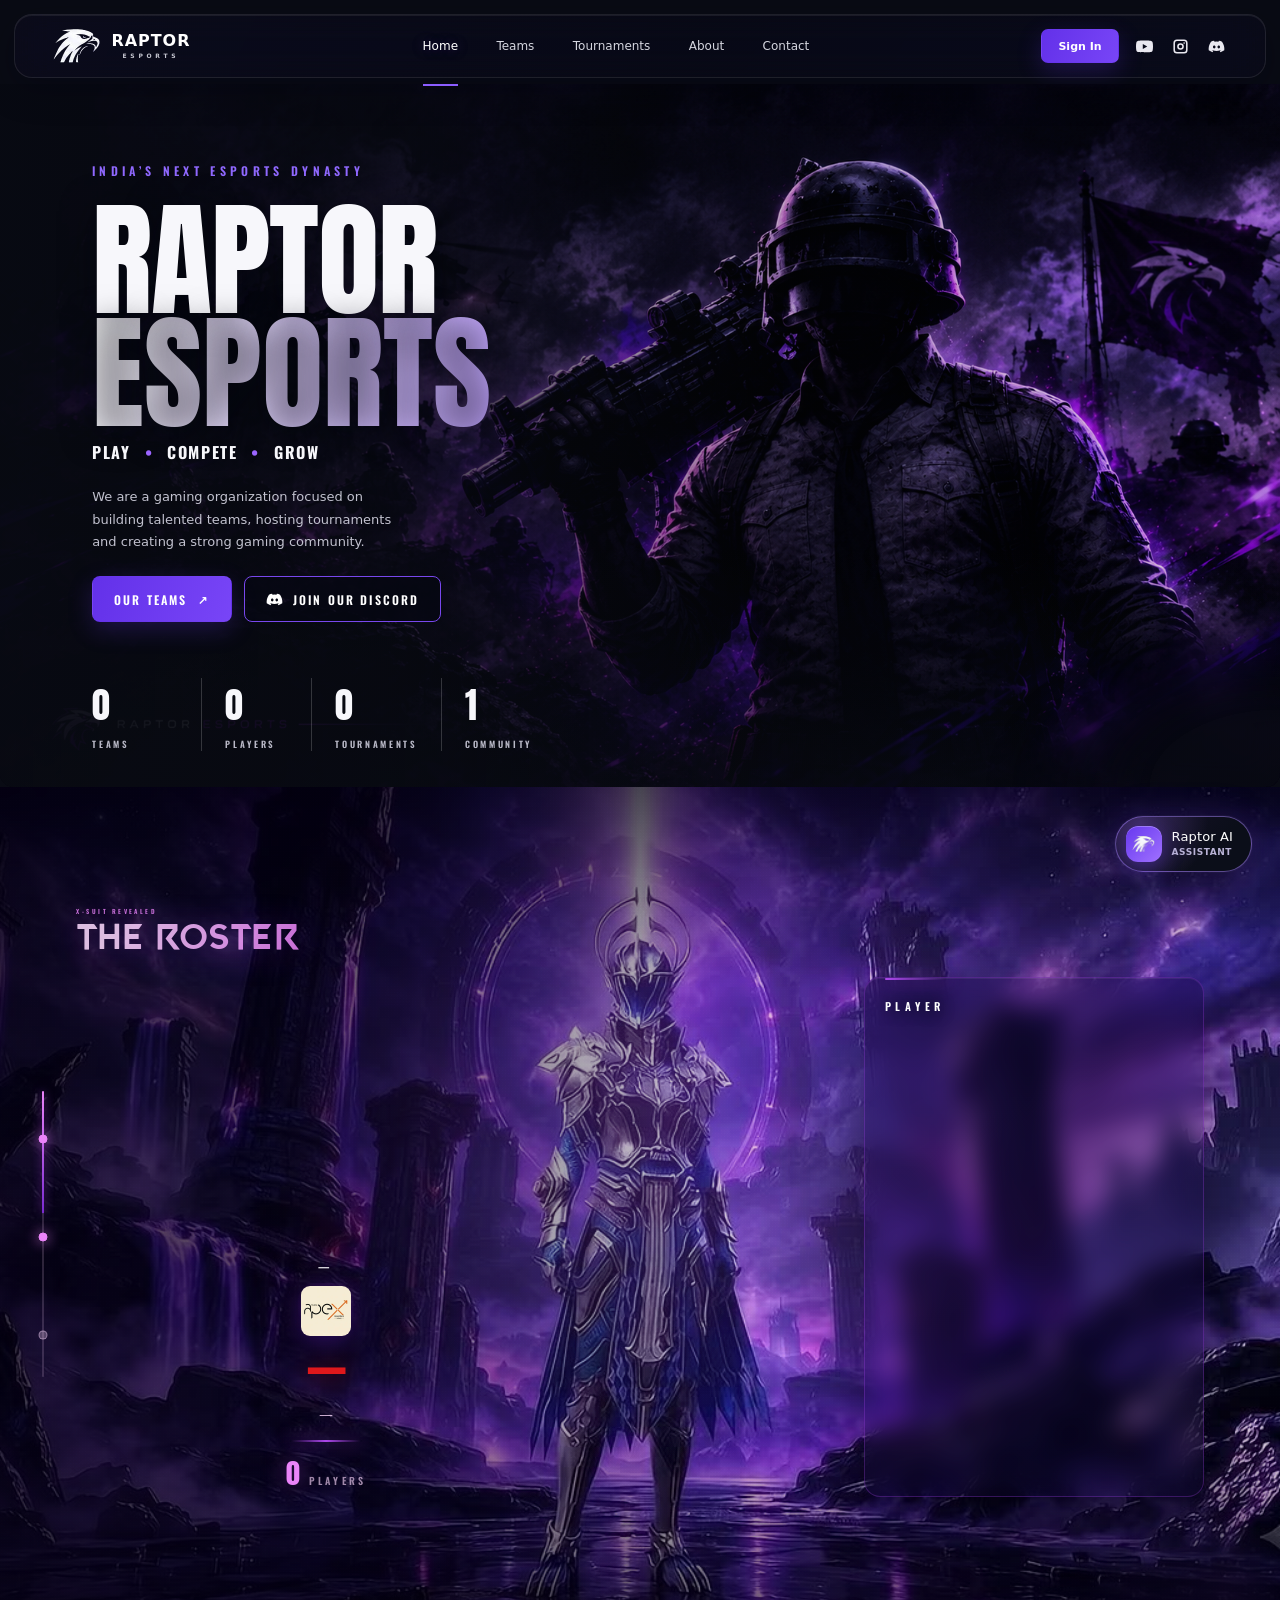
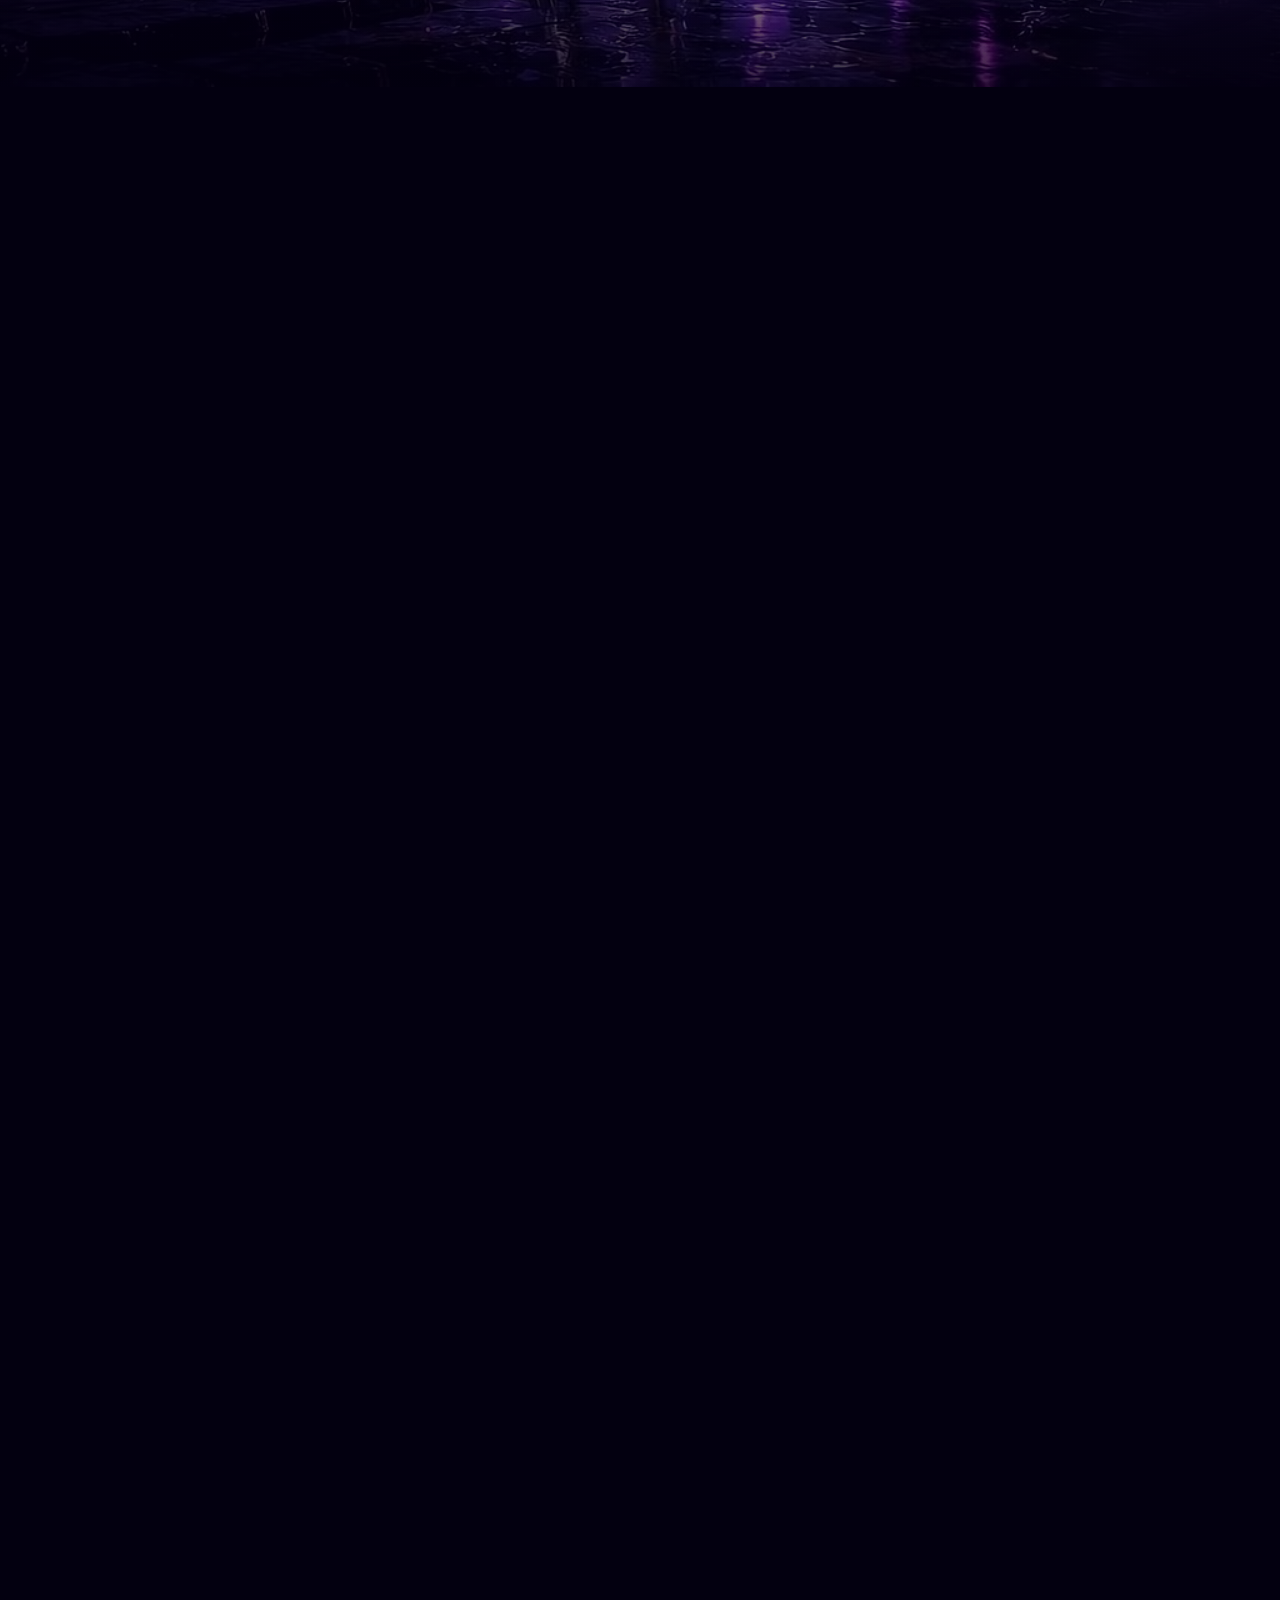
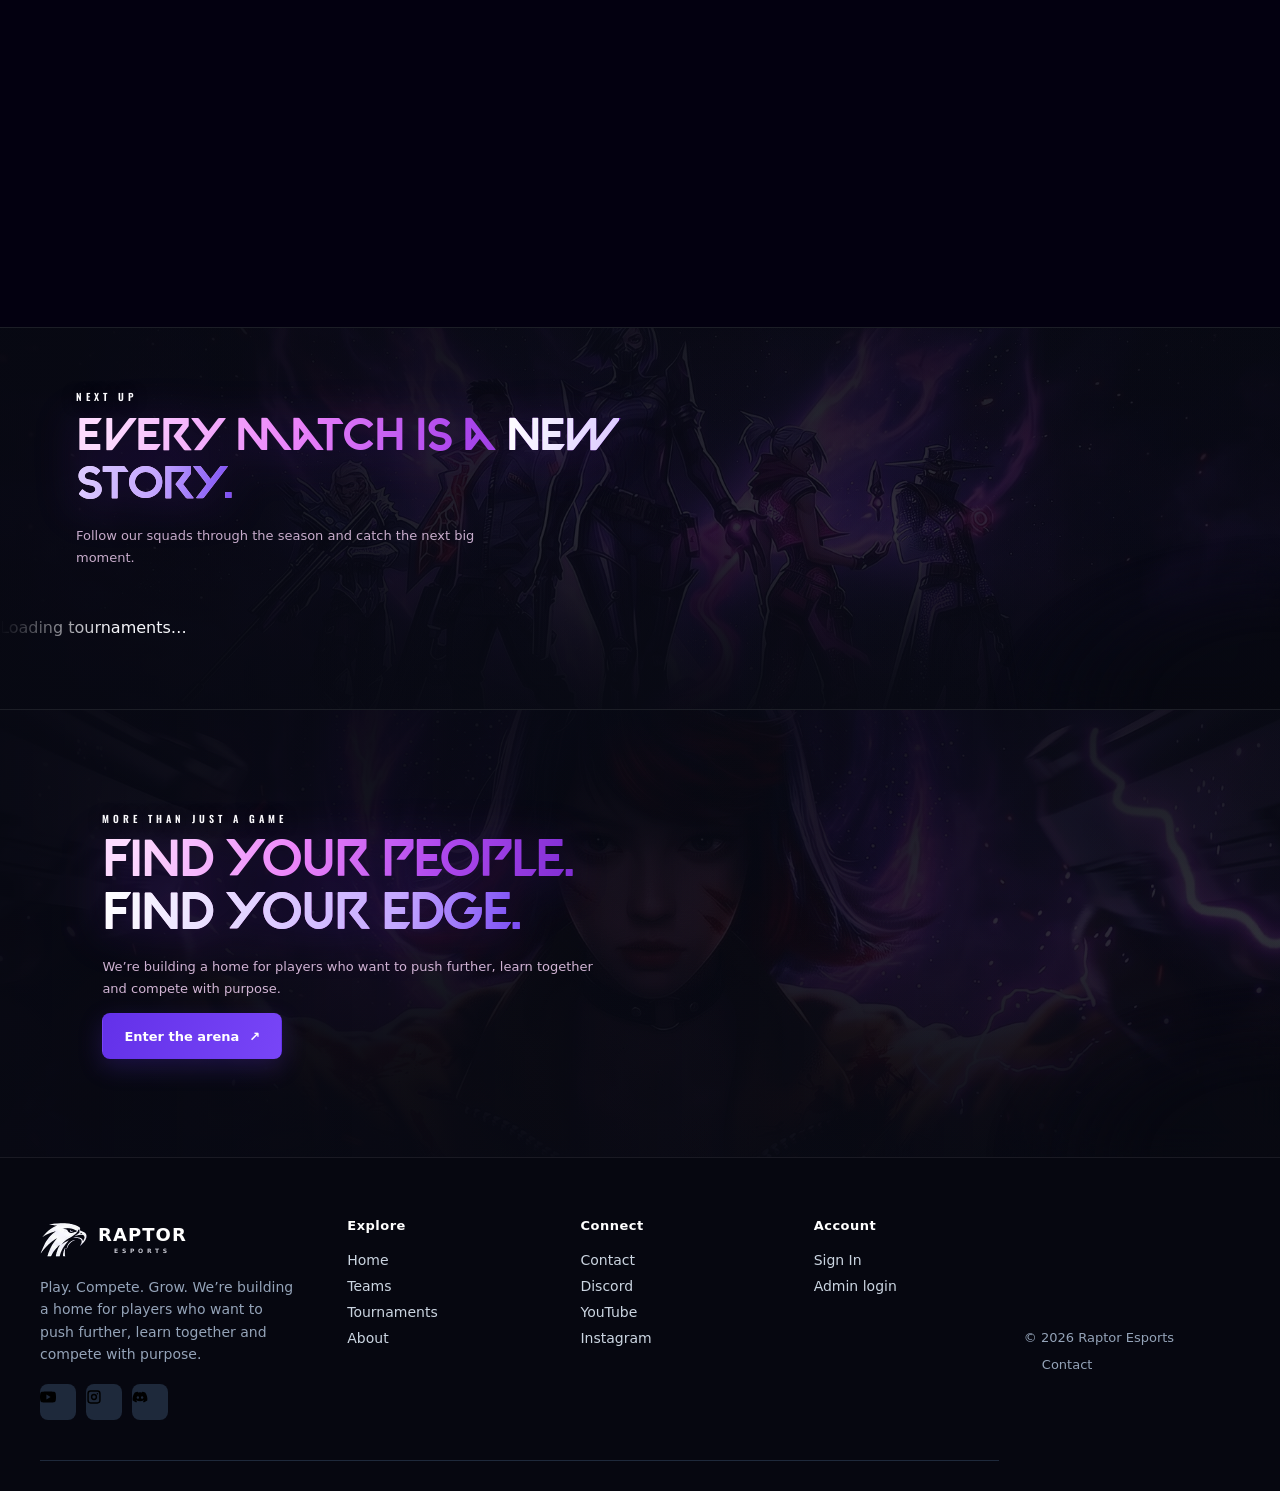
==== commit 59a5cf7b: "Fix tournament card overlap (stray 16px 40px margin on figure) The .tournament-figure had an inherit" ====
--- a/index.html
+++ b/index.html
@@ -5,7 +5,7 @@
   <meta name="theme-color" content="#080a13"><meta name="description" content="Raptor Esports — Play. Compete. Grow.">
   <link rel="preload" as="image" href="/assets/video/poseidon-poster.jpg">
   <title>Raptor Esports — More Than Just a Game</title>
-  <link rel="icon" href="/assets/raptor-eagle-mark.png" type="image/png"><link rel="stylesheet" href="/assets/css/styles.css"><link rel="stylesheet" href="/assets/css/hero-type.css?v=1"><link rel="stylesheet" href="/assets/css/hero-video.css?v=2"><link rel="stylesheet" href="/assets/css/team-logos.css"><link rel="stylesheet" href="/assets/css/social-links.css"><link rel="stylesheet" href="/assets/css/roster-background.css?v=3"><link rel="stylesheet" href="/assets/css/chatbot.css?v=2"><link rel="stylesheet" href="/assets/css/roster-scrub.css?v=5"><link rel="stylesheet" href="/assets/css/sections.css?v=22">
+  <link rel="icon" href="/assets/raptor-eagle-mark.png" type="image/png"><link rel="stylesheet" href="/assets/css/styles.css"><link rel="stylesheet" href="/assets/css/hero-type.css?v=1"><link rel="stylesheet" href="/assets/css/hero-video.css?v=2"><link rel="stylesheet" href="/assets/css/team-logos.css"><link rel="stylesheet" href="/assets/css/social-links.css"><link rel="stylesheet" href="/assets/css/roster-background.css?v=3"><link rel="stylesheet" href="/assets/css/chatbot.css?v=2"><link rel="stylesheet" href="/assets/css/roster-scrub.css?v=5"><link rel="stylesheet" href="/assets/css/sections.css?v=26">
   <script defer src="/assets/js/api.js"></script><script defer src="/assets/js/public.js?v=3"></script><script defer src="/assets/js/hero-video.js?v=1"></script><script defer src="/assets/js/chatbot.js?v=2"></script><script defer src="/assets/js/roster-scrub.js?v=4"></script><script defer src="/assets/js/sections.js?v=4"></script>
 </head>
 <body class="public-body">
--- a/assets/css/sections.css
+++ b/assets/css/sections.css
@@ -200,6 +200,8 @@
   display: grid;
   grid-template-columns: 132px 1fr;
   grid-template-rows: 1fr;
+  gap: 0;
+  padding: 0;
   border: 1px solid rgba(255, 255, 255, .12);
   border-radius: 16px;
   overflow: hidden;
@@ -214,10 +216,11 @@
   grid-column: 1;
   grid-row: 1;
   width: 132px;
-  height: 100%;
+  min-height: 220px;
   display: grid;
   place-items: center;
   overflow: hidden;
+  margin: 0;
   background: radial-gradient(closest-side, rgba(121, 42, 207, .62), rgba(16, 10, 34, .92));
 }
 .tournament-figure::after {
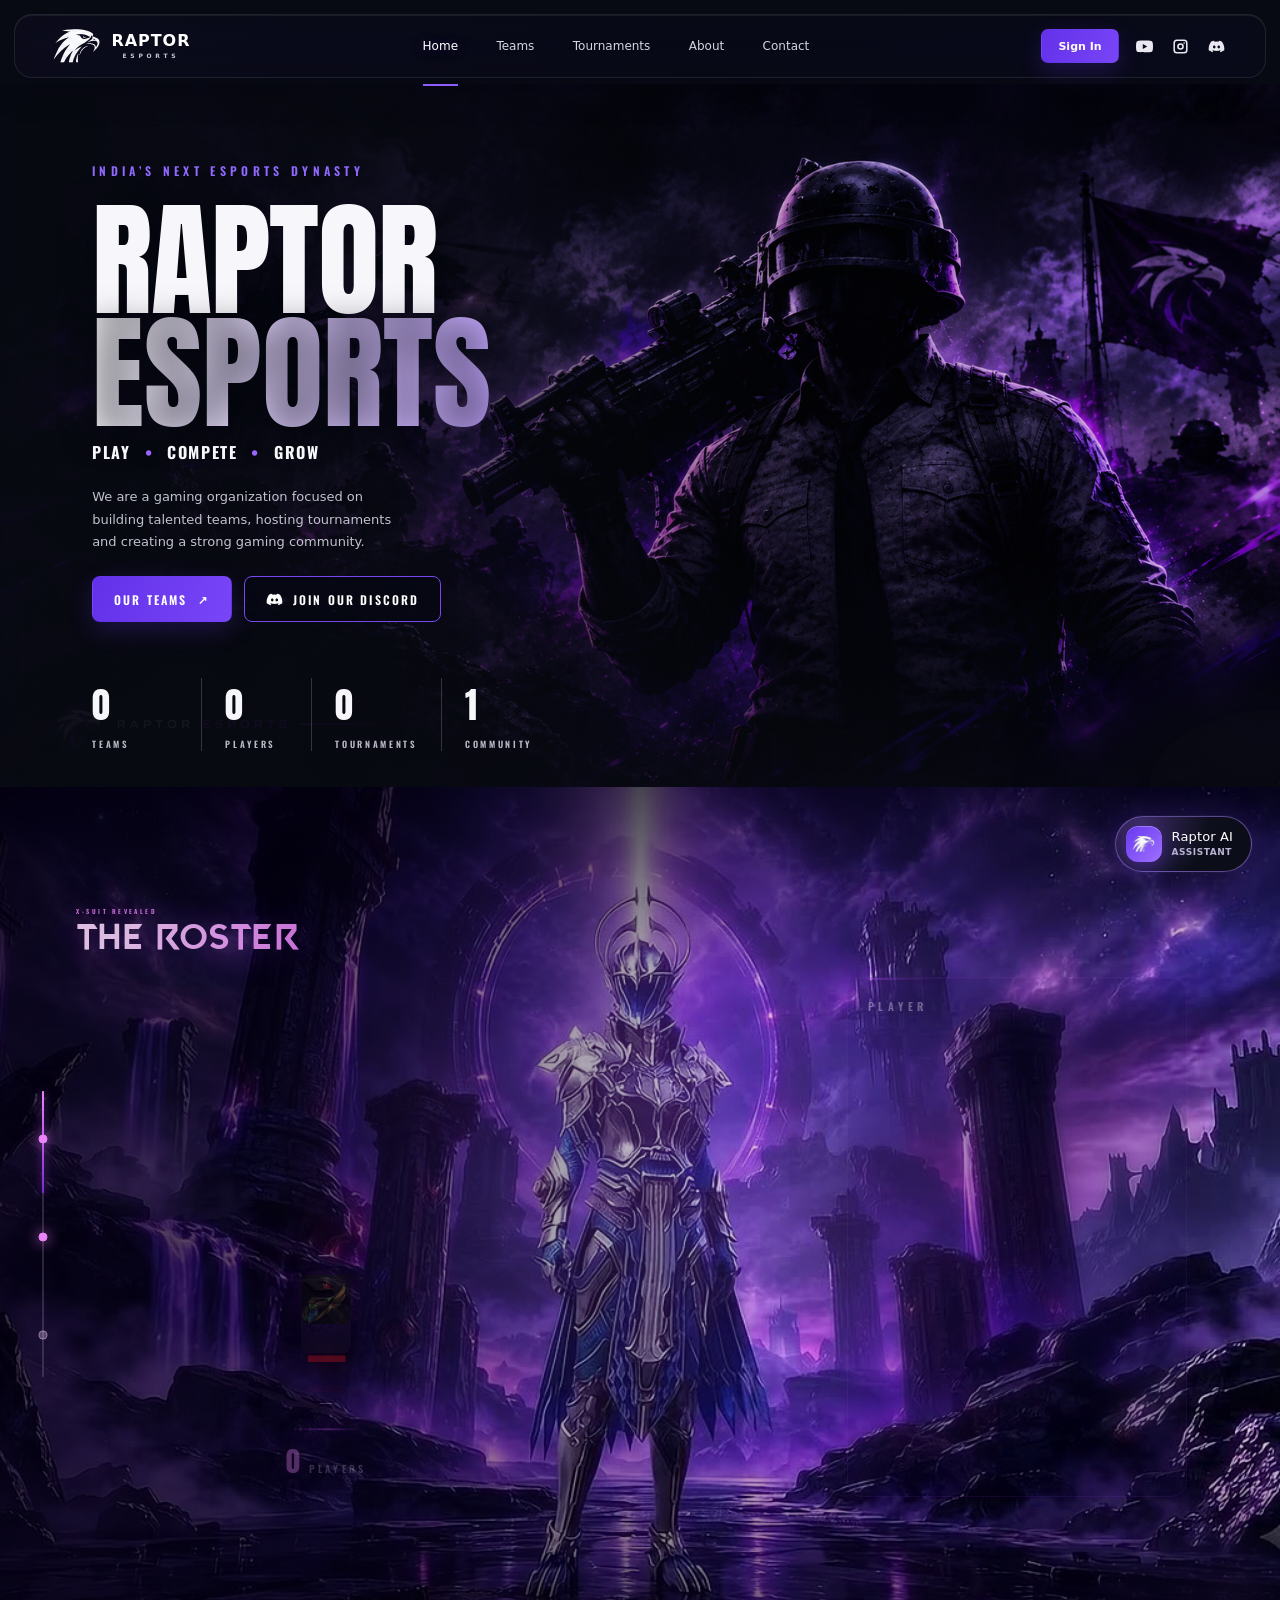
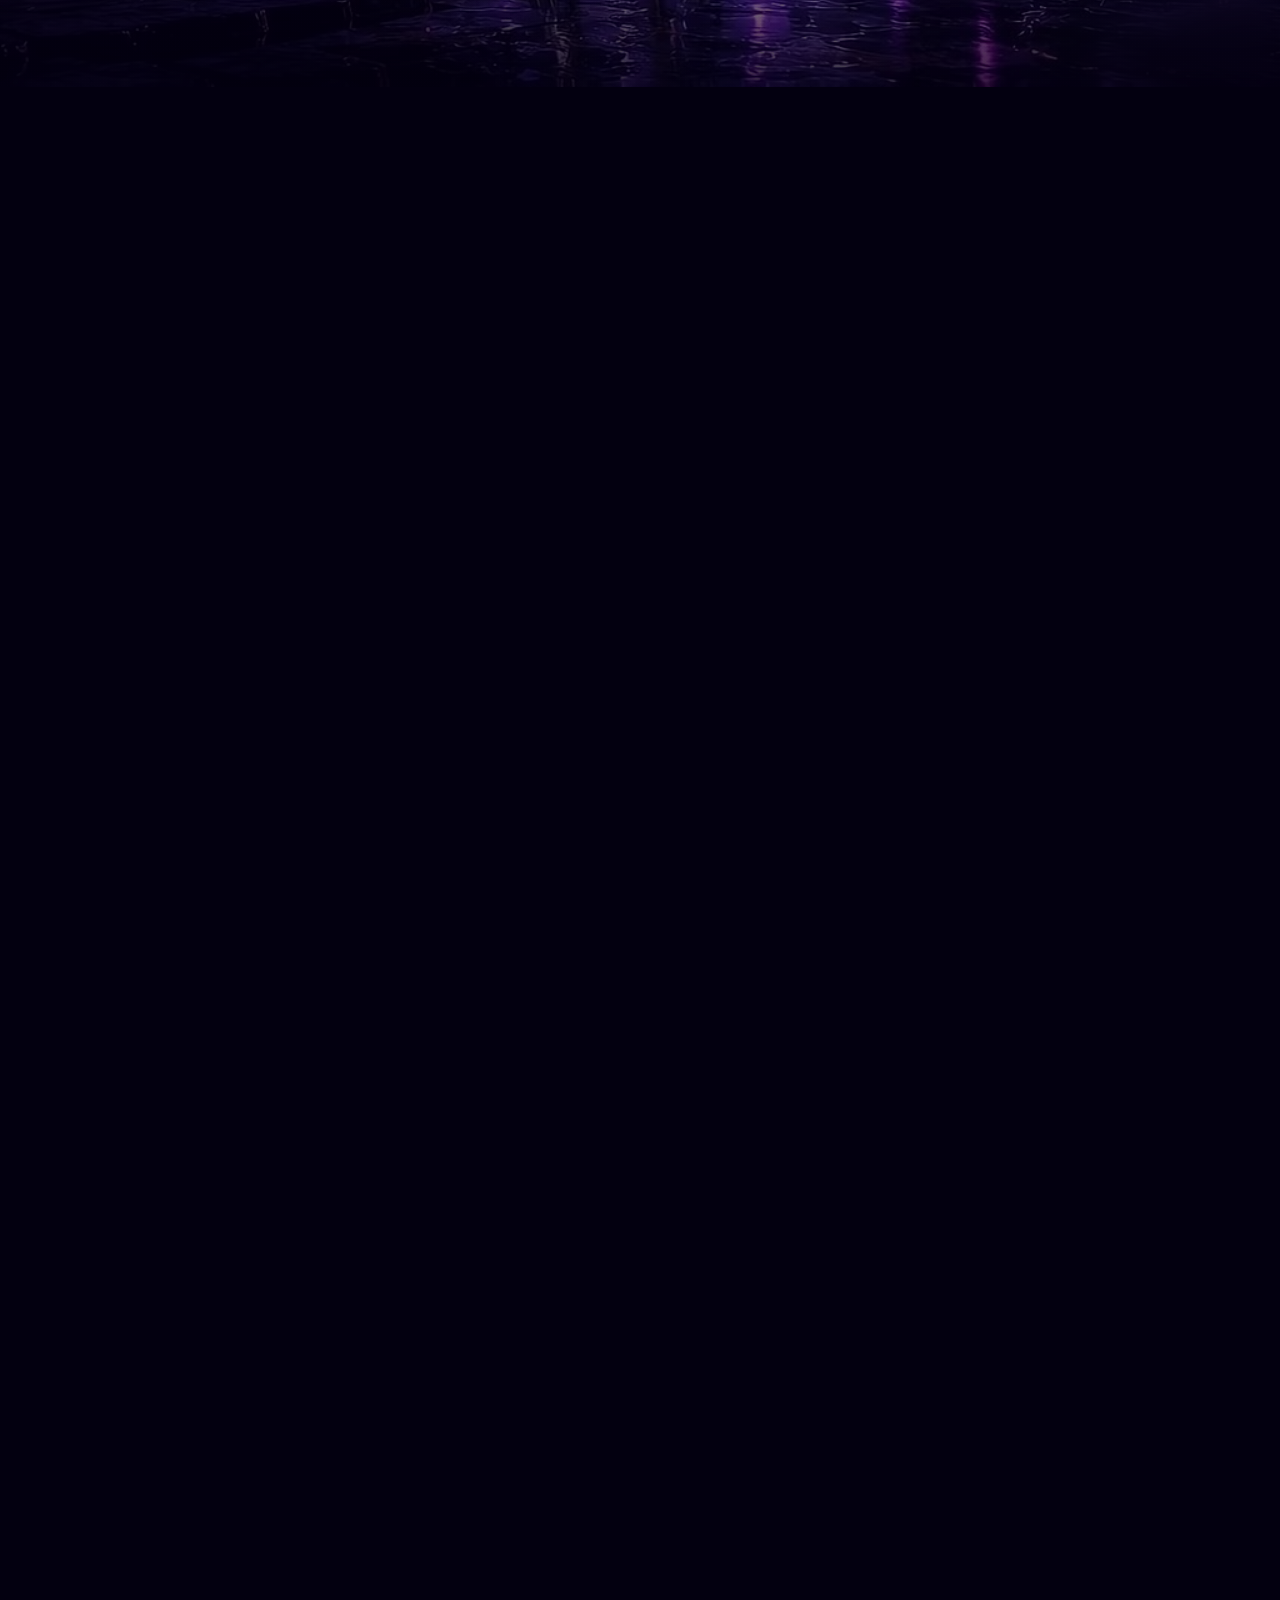
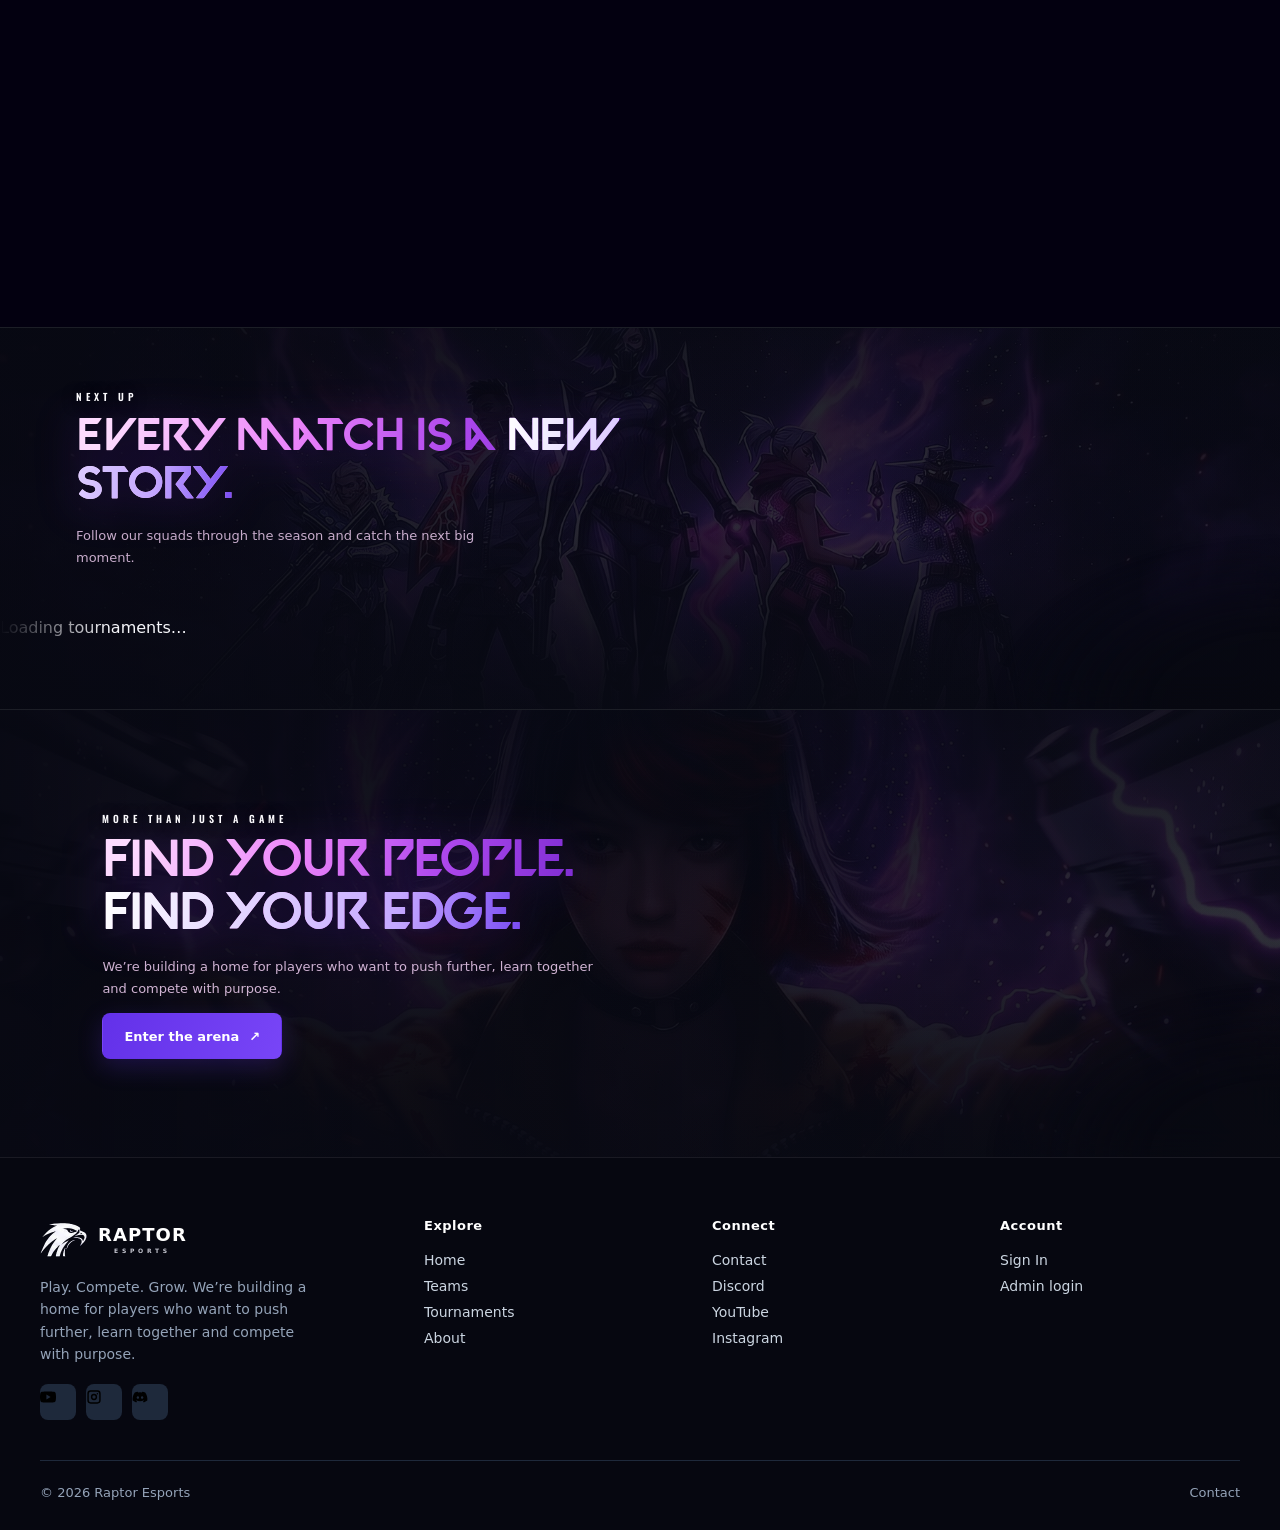
==== commit 93caadf8: "Fix footer layout (display:block on sf-inner); final sizing pass The sf-inner was inheriting display" ====
--- a/index.html
+++ b/index.html
@@ -5,7 +5,7 @@
   <meta name="theme-color" content="#080a13"><meta name="description" content="Raptor Esports — Play. Compete. Grow.">
   <link rel="preload" as="image" href="/assets/video/poseidon-poster.jpg">
   <title>Raptor Esports — More Than Just a Game</title>
-  <link rel="icon" href="/assets/raptor-eagle-mark.png" type="image/png"><link rel="stylesheet" href="/assets/css/styles.css"><link rel="stylesheet" href="/assets/css/hero-type.css?v=1"><link rel="stylesheet" href="/assets/css/hero-video.css?v=2"><link rel="stylesheet" href="/assets/css/team-logos.css"><link rel="stylesheet" href="/assets/css/social-links.css"><link rel="stylesheet" href="/assets/css/roster-background.css?v=3"><link rel="stylesheet" href="/assets/css/chatbot.css?v=2"><link rel="stylesheet" href="/assets/css/roster-scrub.css?v=5"><link rel="stylesheet" href="/assets/css/sections.css?v=26">
+  <link rel="icon" href="/assets/raptor-eagle-mark.png" type="image/png"><link rel="stylesheet" href="/assets/css/styles.css"><link rel="stylesheet" href="/assets/css/hero-type.css?v=1"><link rel="stylesheet" href="/assets/css/hero-video.css?v=2"><link rel="stylesheet" href="/assets/css/team-logos.css"><link rel="stylesheet" href="/assets/css/social-links.css"><link rel="stylesheet" href="/assets/css/roster-background.css?v=3"><link rel="stylesheet" href="/assets/css/chatbot.css?v=2"><link rel="stylesheet" href="/assets/css/roster-scrub.css?v=5"><link rel="stylesheet" href="/assets/css/sections.css?v=28">
   <script defer src="/assets/js/api.js"></script><script defer src="/assets/js/public.js?v=3"></script><script defer src="/assets/js/hero-video.js?v=1"></script><script defer src="/assets/js/chatbot.js?v=2"></script><script defer src="/assets/js/roster-scrub.js?v=4"></script><script defer src="/assets/js/sections.js?v=4"></script>
 </head>
 <body class="public-body">
--- a/assets/css/sections.css
+++ b/assets/css/sections.css
@@ -422,13 +422,14 @@
 /* 5. Dark footer (reference: 4-column grid)                           */
 /* ------------------------------------------------------------------ */
 .site-footer.sf {
+  display: block;
   padding: 60px 24px 30px;
   background: #060710;
   color: #cbd5e1;
   font-family: Inter, system-ui, sans-serif;
   border-top: 1px solid rgba(255, 255, 255, .08);
 }
-.site-footer .sf-inner { max-width: 1200px; margin: 0 auto; }
+.site-footer .sf-inner { max-width: 1200px; margin: 0 auto; display: block; }
 .site-footer .sf-grid {
   display: grid;
   grid-template-columns: 1.4fr 1fr 1fr 1fr;
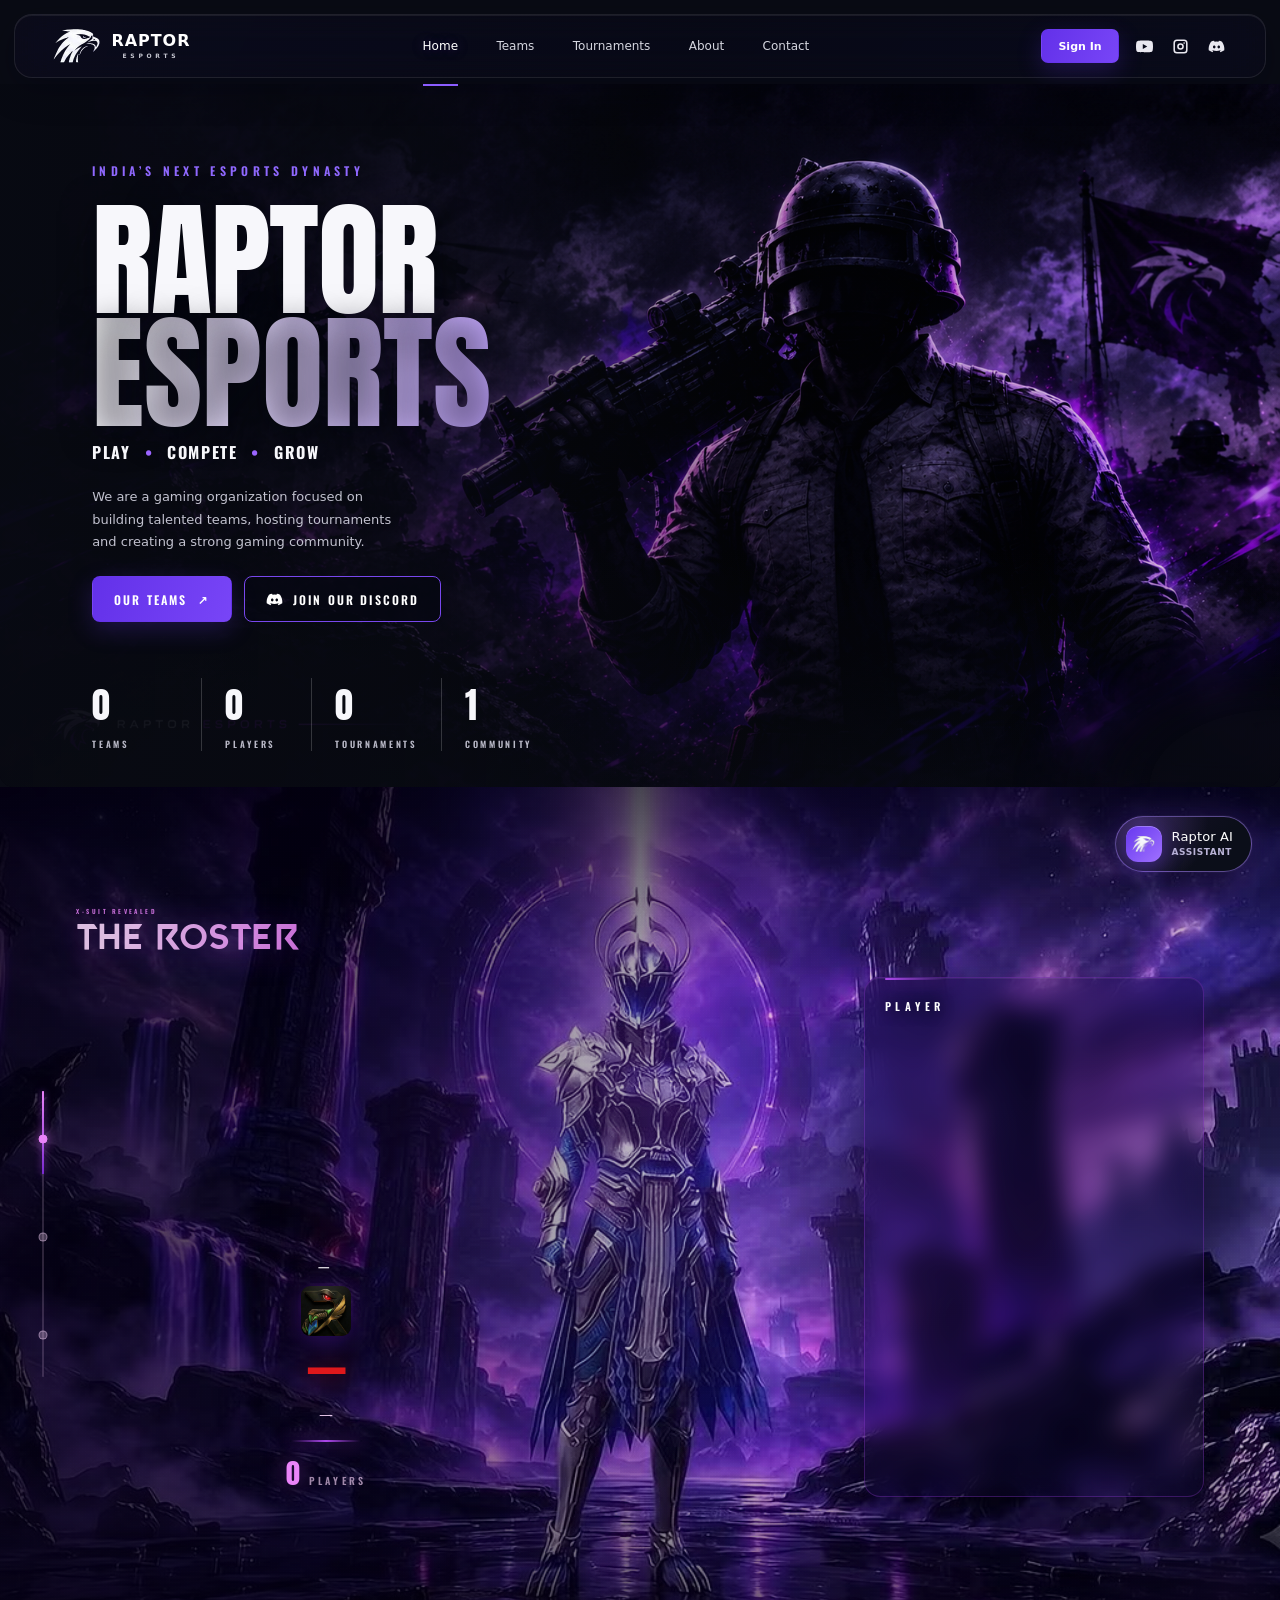
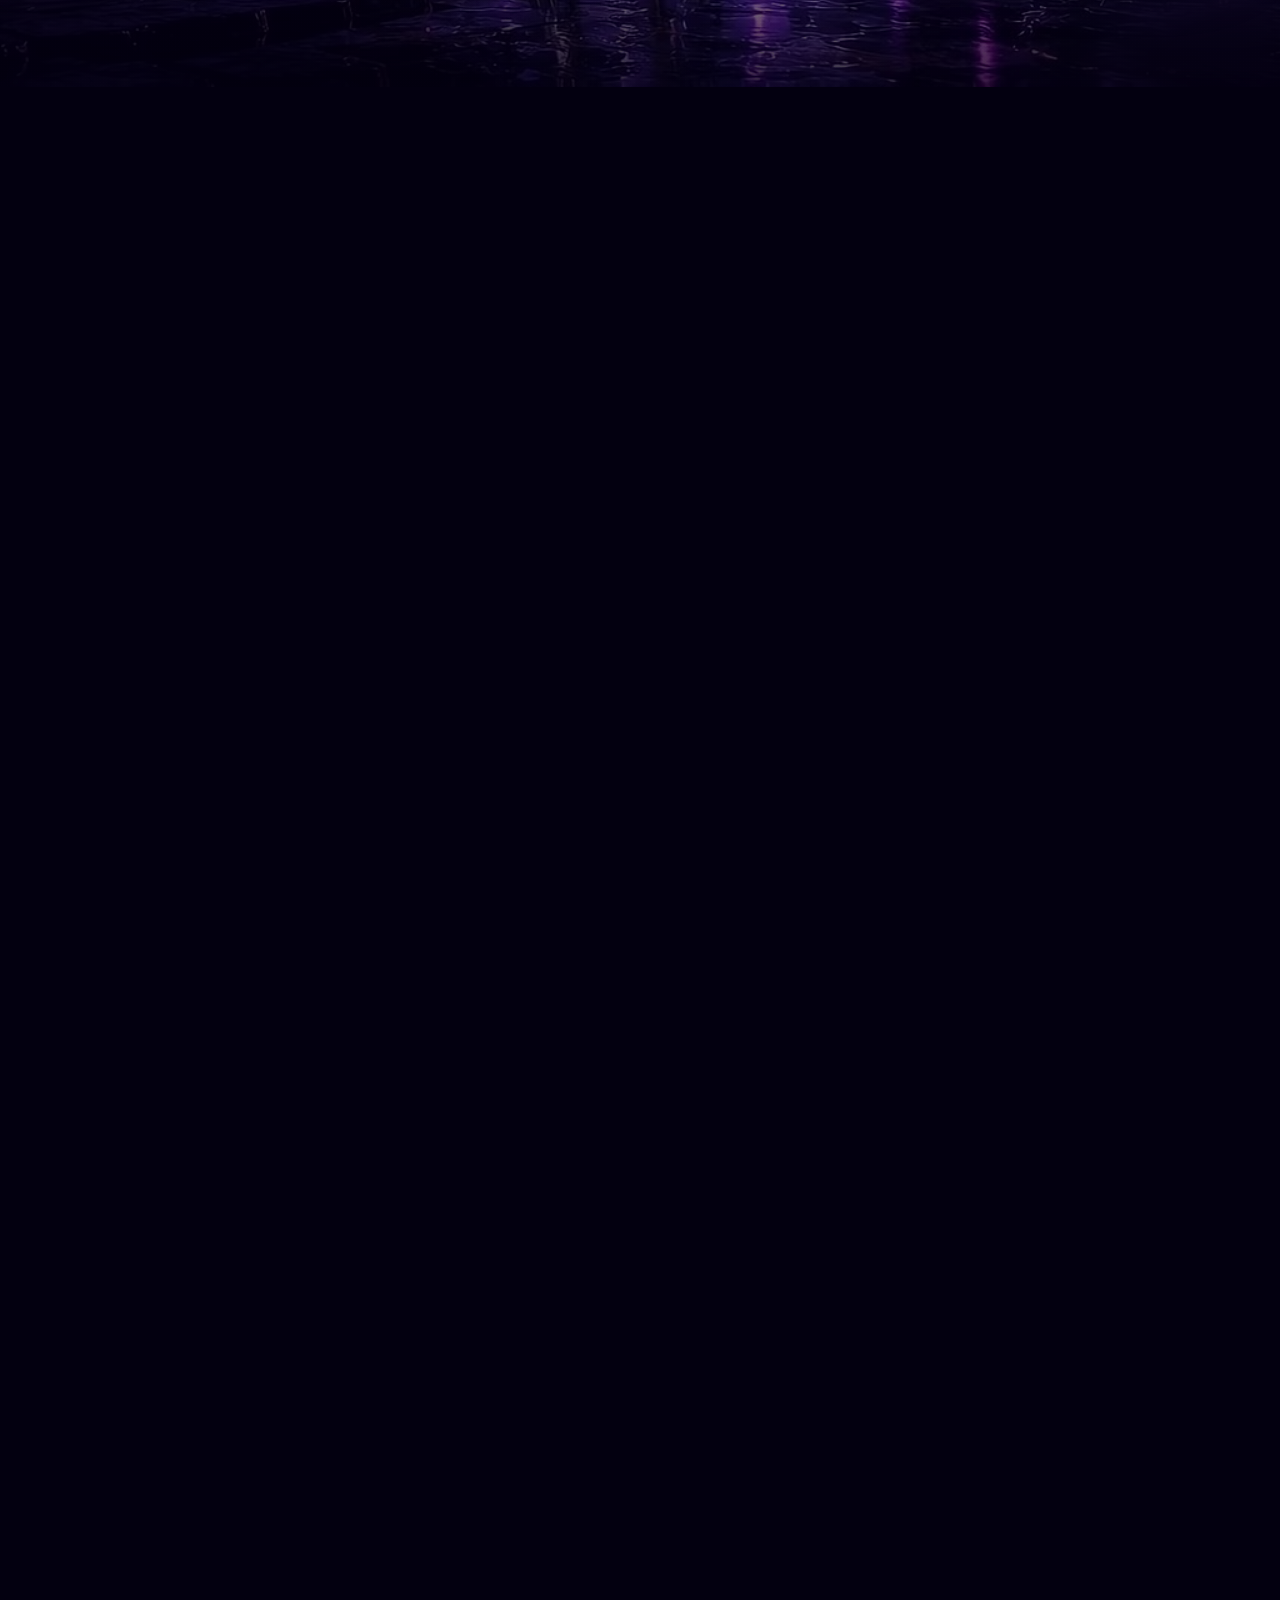
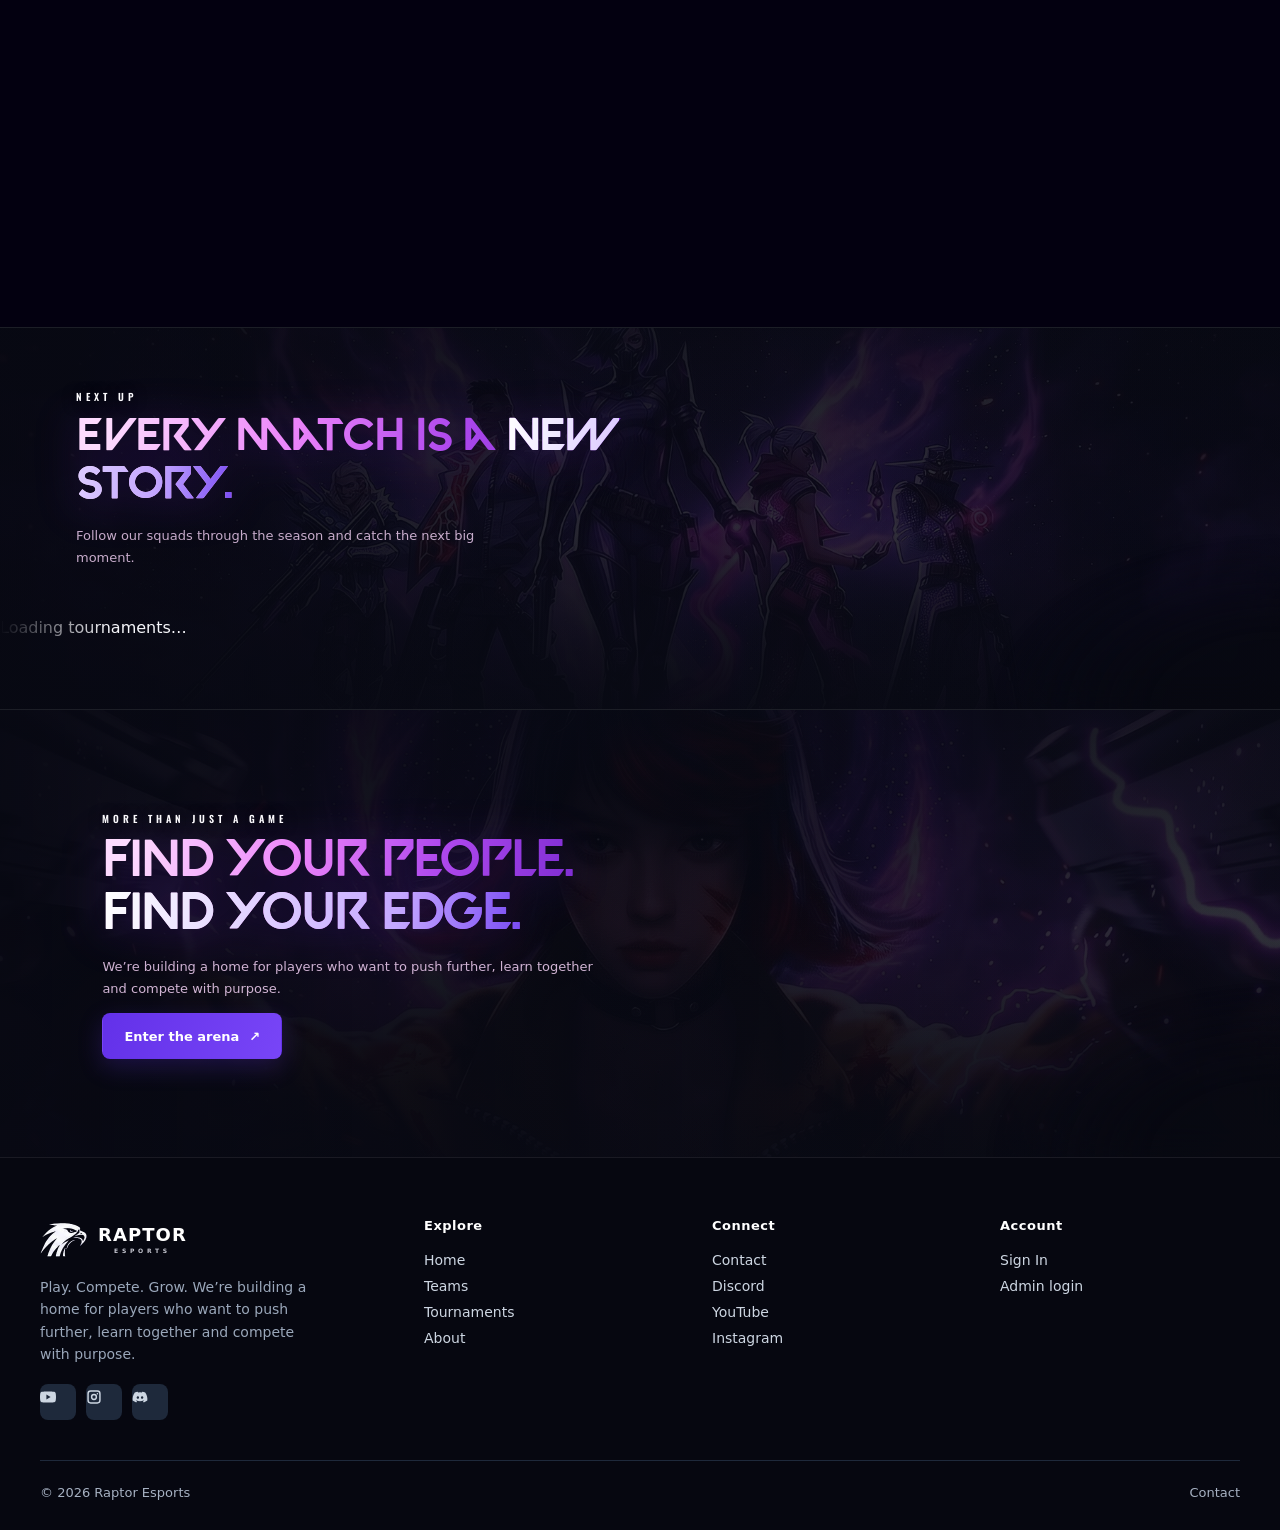
==== commit 3d3d3f78: "Audit fixes: footer icons, tournament status/LIVE badge, mobile hero buttons, contrast, hardening - " ====
--- a/index.html
+++ b/index.html
@@ -5,8 +5,8 @@
   <meta name="theme-color" content="#080a13"><meta name="description" content="Raptor Esports — Play. Compete. Grow.">
   <link rel="preload" as="image" href="/assets/video/poseidon-poster.jpg">
   <title>Raptor Esports — More Than Just a Game</title>
-  <link rel="icon" href="/assets/raptor-eagle-mark.png" type="image/png"><link rel="stylesheet" href="/assets/css/styles.css"><link rel="stylesheet" href="/assets/css/hero-type.css?v=1"><link rel="stylesheet" href="/assets/css/hero-video.css?v=2"><link rel="stylesheet" href="/assets/css/team-logos.css"><link rel="stylesheet" href="/assets/css/social-links.css"><link rel="stylesheet" href="/assets/css/roster-background.css?v=3"><link rel="stylesheet" href="/assets/css/chatbot.css?v=2"><link rel="stylesheet" href="/assets/css/roster-scrub.css?v=5"><link rel="stylesheet" href="/assets/css/sections.css?v=28">
-  <script defer src="/assets/js/api.js"></script><script defer src="/assets/js/public.js?v=3"></script><script defer src="/assets/js/hero-video.js?v=1"></script><script defer src="/assets/js/chatbot.js?v=2"></script><script defer src="/assets/js/roster-scrub.js?v=4"></script><script defer src="/assets/js/sections.js?v=4"></script>
+  <link rel="icon" href="/assets/raptor-eagle-mark.png" type="image/png"><link rel="stylesheet" href="/assets/css/styles.css"><link rel="stylesheet" href="/assets/css/hero-type.css?v=2"><link rel="stylesheet" href="/assets/css/hero-video.css?v=2"><link rel="stylesheet" href="/assets/css/team-logos.css"><link rel="stylesheet" href="/assets/css/social-links.css"><link rel="stylesheet" href="/assets/css/roster-background.css?v=3"><link rel="stylesheet" href="/assets/css/chatbot.css?v=2"><link rel="stylesheet" href="/assets/css/roster-scrub.css?v=6"><link rel="stylesheet" href="/assets/css/sections.css?v=29">
+  <script defer src="/assets/js/api.js"></script><script defer src="/assets/js/public.js?v=4"></script><script defer src="/assets/js/hero-video.js?v=1"></script><script defer src="/assets/js/chatbot.js?v=2"></script><script defer src="/assets/js/roster-scrub.js?v=4"></script><script defer src="/assets/js/sections.js?v=4"></script>
 </head>
 <body class="public-body">
   <header class="site-header"><a class="brand" href="/" aria-label="Raptor Esports home"><img src="/assets/raptor-eagle-mark.png" alt=""><span>RAPTOR<small>ESPORTS</small></span></a>
@@ -41,5 +41,5 @@
     <section id="tournaments" class="tournament-banner"><video class="tn-video" data-bg-video data-src="/assets/video/tournaments-bg.mp4" preload="none" muted playsinline loop disablepictureinpicture aria-hidden="true" tabindex="-1"></video><i class="media-wm"></i><div class="tournament-head tn-reveal"><span class="eyebrow">NEXT UP</span><h2>Every match is a <span>new story.</span></h2><p>Follow our squads through the season and catch the next big moment.</p></div><div id="public-tournaments" class="upcoming-preview tn-rail" data-marquee><span>Loading tournaments…</span></div></section>
     <section id="about" class="community-block"><video class="ab-video" data-bg-video data-src="/assets/video/about-bg.mp4" preload="none" muted playsinline loop disablepictureinpicture aria-hidden="true" tabindex="-1"></video><i class="media-wm"></i><div class="ab-copy"><span class="eyebrow">MORE THAN JUST A GAME</span><h2>Find your people.<br><span>Find your edge.</span></h2><p>We’re building a home for players who want to push further, learn together and compete with purpose.</p><a class="button button-purple" href="/login">Enter the arena <span>↗</span></a></div></section>
   </main>
-  <footer id="contact" class="site-footer sf"><div class="sf-inner"><div class="sf-grid"><div class="sf-brand"><a href="/" class="sf-logo brand"><img src="/assets/raptor-eagle-mark.png" alt="Raptor Esports eagle mark"><span>RAPTOR<small>ESPORTS</small></span></a><p>Play. Compete. Grow. We’re building a home for players who want to push further, learn together and compete with purpose.</p><div class="sf-social"><a class="social-icon" href="https://youtube.com/@raptorespofficial?si=sjKPbHrR85kSEHSn" target="_blank" rel="noopener noreferrer" aria-label="Raptor Esports on YouTube"><svg viewBox="0 0 24 24" aria-hidden="true"><path d="M23.5 6.2a3 3 0 0 0-2.1-2.1C19.5 3.6 12 3.6 12 3.6s-7.5 0-9.4.5A3 3 0 0 0 .5 6.2 31 31 0 0 0 0 12a31 31 0 0 0 .5 5.8 3 3 0 0 0 2.1 2.1c1.9.5 9.4.5 9.4.5s7.5 0 9.4-.5a3 3 0 0 0 2.1-2.1A31 31 0 0 0 24 12a31 31 0 0 0-.5-5.8ZM9.6 15.6V8.4l6.3 3.6-6.3 3.6Z"/></svg></a><a class="social-icon" href="https://www.instagram.com/raptorofficial.in?xtok=MXNiOWF3b2JsbG1xcw==" target="_blank" rel="noopener noreferrer" aria-label="Raptor Esports on Instagram"><svg viewBox="0 0 24 24" aria-hidden="true"><path d="M7 2h10a5 5 0 0 1 5 5v10a5 5 0 0 1-5 5H7a5 5 0 0 1-5-5V7a5 5 0 0 1 5-5Zm0 2.2A2.8 2.8 0 0 0 4.2 7v10A2.8 2.8 0 0 0 7 19.8h10a2.8 2.8 0 0 0 2.8-2.8V7A2.8 2.8 0 0 0 17 4.2H7Zm5 3.1a4.7 4.7 0 1 1 0 9.4 4.7 4.7 0 0 1 0-9.4Zm0 2.2a2.5 2.5 0 1 0 0 5 2.5 2.5 0 0 0 0-5Zm5.1-3.4a1.1 1.1 0 1 1 0 2.2 1.1 1.1 0 0 1 0-2.2Z"/></svg></a><a class="social-icon" href="https://discord.gg/tjTjMpHvpa" target="_blank" rel="noopener noreferrer" aria-label="Join Raptor Esports on Discord"><svg viewBox="0 0 24 24" aria-hidden="true"><path d="M19.8 5.3A18 18 0 0 0 15.4 4l-.6 1.2a16 16 0 0 0-5.6 0L8.6 4a18 18 0 0 0-4.4 1.3C1.4 9.4.6 13.4 1 17.4a18 18 0 0 0 5.4 2.7l1.2-2a11 11 0 0 1-1.9-.9l.5-.4a13 13 0 0 0 11.6 0l.5.4a11 11 0 0 1-1.9.9l1.2 2a18 18 0 0 0 5.4-2.7c.5-4.6-.8-8.5-3.2-12.1ZM8.8 14.7c-1 0-1.8-.9-1.8-2s.8-2 1.8-2 1.8.9 1.8 2-.8 2-1.8 2Zm6.4 0c-1 0-1.8-.9-1.8-2s.8-2 1.8-2 1.8.9 1.8 2-.8 2-1.8 2Z"/></svg></a></div></div><div><h3>Explore</h3><a href="#home">Home</a><a href="#roster-scrub">Teams</a><a href="#tournaments">Tournaments</a><a href="#about">About</a></div><div><h3>Connect</h3><a href="mailto:hello@raptoresports.local">Contact</a><a href="https://discord.gg/tjTjMpHvpa" target="_blank" rel="noopener noreferrer">Discord</a><a href="https://youtube.com/@raptorespofficial?si=sjKPbHrR85kSEHSn" target="_blank" rel="noopener noreferrer">YouTube</a><a href="https://www.instagram.com/raptorofficial.in?xtok=MXNiOWF3b2JsbG1xcw==" target="_blank" rel="noopener noreferrer">Instagram</a></div><div><h3>Account</h3><a href="/login">Sign In</a><a href="/login">Admin login</a></div></div><div class="sf-bottom"><span>© <span class="foot-year">2026</span> Raptor Esports</span><div><a href="mailto:hello@raptoresports.local">Contact</a></div></div></div></footer>
+  <footer id="contact" class="site-footer sf"><div class="sf-inner"><div class="sf-grid"><div class="sf-brand"><a href="/" class="sf-logo brand"><img src="/assets/raptor-eagle-mark.png" alt="Raptor Esports eagle mark"><span>RAPTOR<small>ESPORTS</small></span></a><p>Play. Compete. Grow. We’re building a home for players who want to push further, learn together and compete with purpose.</p><div class="sf-social"><a class="social-icon" href="https://youtube.com/@raptorespofficial?si=sjKPbHrR85kSEHSn" target="_blank" rel="noopener noreferrer" aria-label="Raptor Esports on YouTube"><svg viewBox="0 0 24 24" aria-hidden="true"><path d="M23.5 6.2a3 3 0 0 0-2.1-2.1C19.5 3.6 12 3.6 12 3.6s-7.5 0-9.4.5A3 3 0 0 0 .5 6.2 31 31 0 0 0 0 12a31 31 0 0 0 .5 5.8 3 3 0 0 0 2.1 2.1c1.9.5 9.4.5 9.4.5s7.5 0 9.4-.5a3 3 0 0 0 2.1-2.1A31 31 0 0 0 24 12a31 31 0 0 0-.5-5.8ZM9.6 15.6V8.4l6.3 3.6-6.3 3.6Z"/></svg></a><a class="social-icon" href="https://www.instagram.com/raptorofficial.in?xtok=MXNiOWF3b2JsbG1xcw==" target="_blank" rel="noopener noreferrer" aria-label="Raptor Esports on Instagram"><svg viewBox="0 0 24 24" aria-hidden="true"><path d="M7 2h10a5 5 0 0 1 5 5v10a5 5 0 0 1-5 5H7a5 5 0 0 1-5-5V7a5 5 0 0 1 5-5Zm0 2.2A2.8 2.8 0 0 0 4.2 7v10A2.8 2.8 0 0 0 7 19.8h10a2.8 2.8 0 0 0 2.8-2.8V7A2.8 2.8 0 0 0 17 4.2H7Zm5 3.1a4.7 4.7 0 1 1 0 9.4 4.7 4.7 0 0 1 0-9.4Zm0 2.2a2.5 2.5 0 1 0 0 5 2.5 2.5 0 0 0 0-5Zm5.1-3.4a1.1 1.1 0 1 1 0 2.2 1.1 1.1 0 0 1 0-2.2Z"/></svg></a><a class="social-icon" href="https://discord.gg/tjTjMpHvpa" target="_blank" rel="noopener noreferrer" aria-label="Join Raptor Esports on Discord"><svg viewBox="0 0 24 24" aria-hidden="true"><path d="M19.8 5.3A18 18 0 0 0 15.4 4l-.6 1.2a16 16 0 0 0-5.6 0L8.6 4a18 18 0 0 0-4.4 1.3C1.4 9.4.6 13.4 1 17.4a18 18 0 0 0 5.4 2.7l1.2-2a11 11 0 0 1-1.9-.9l.5-.4a13 13 0 0 0 11.6 0l.5.4a11 11 0 0 1-1.9.9l1.2 2a18 18 0 0 0 5.4-2.7c.5-4.6-.8-8.5-3.2-12.1ZM8.8 14.7c-1 0-1.8-.9-1.8-2s.8-2 1.8-2 1.8.9 1.8 2-.8 2-1.8 2Zm6.4 0c-1 0-1.8-.9-1.8-2s.8-2 1.8-2 1.8.9 1.8 2-.8 2-1.8 2Z"/></svg></a></div></div><div><h3>Explore</h3><a href="#home">Home</a><a href="#roster-scrub">Teams</a><a href="#tournaments">Tournaments</a><a href="#about">About</a></div><div><h3>Connect</h3><a href="mailto:hello@raptoresports.local">Contact</a><a href="https://discord.gg/tjTjMpHvpa" target="_blank" rel="noopener noreferrer">Discord</a><a href="https://youtube.com/@raptorespofficial?si=sjKPbHrR85kSEHSn" target="_blank" rel="noopener noreferrer">YouTube</a><a href="https://www.instagram.com/raptorofficial.in?xtok=MXNiOWF3b2JsbG1xcw==" target="_blank" rel="noopener noreferrer">Instagram</a></div><div><h3>Account</h3><a href="/login">Sign In</a><a href="/admin">Admin login</a></div></div><div class="sf-bottom"><span>© <span class="foot-year">2026</span> Raptor Esports</span><div><a href="mailto:hello@raptoresports.local">Contact</a></div></div></div></footer>
 </body></html>
--- a/assets/css/hero-type.css
+++ b/assets/css/hero-type.css
@@ -37,4 +37,7 @@
   #home.hero .eyebrow{font-size:10px;letter-spacing:.3em}
   #home.hero .hero-mantra{font-size:13px;gap:10px}
   #home.hero .stats-strip strong{font-size:26px}
+  #home.hero .stats-strip span{font-size:8.5px;letter-spacing:.22em}
+  #home.hero .hero-buttons{flex-wrap:wrap}
+  #home.hero .hero-buttons .button{flex:1 1 auto;white-space:nowrap;justify-content:center}
 }
--- a/assets/css/roster-scrub.css
+++ b/assets/css/roster-scrub.css
@@ -233,7 +233,7 @@
   max-width: 44ch;
   font-size: 14px;
   line-height: 1.62;
-  color: rgba(253,218,254,.78);
+  color: rgba(253, 218, 254, .88);
   display: -webkit-box;
   -webkit-line-clamp: 2;
   -webkit-box-orient: vertical;
@@ -392,9 +392,9 @@
   font-size: 8.5px;
   letter-spacing: .2em;
   text-transform: uppercase;
-  color: #EB84F9;
-  background: rgba(3,0,16,.55);
-  border: 1px solid rgba(174,72,237,.32);
+  color: #F4C9FF;
+  background: rgba(3, 0, 16, .82);
+  border: 1px solid rgba(174, 72, 237, .55);
   border-radius: 999px;
   white-space: nowrap;
 }
--- a/assets/css/sections.css
+++ b/assets/css/sections.css
@@ -262,6 +262,38 @@
   backdrop-filter: blur(6px);
   z-index: 1;
 }
+.tourney-live {
+  position: absolute;
+  top: 12px;
+  left: 14px;
+  display: inline-flex;
+  align-items: center;
+  gap: 6px;
+  font-family: "Oswald", Impact, "Arial Narrow", system-ui, sans-serif;
+  font-size: 10px;
+  font-weight: 600;
+  letter-spacing: .22em;
+  color: #ffd9df;
+  background: rgba(140, 12, 32, .72);
+  border: 1px solid rgba(255, 120, 140, .45);
+  border-radius: 999px;
+  padding: 4px 10px 4px 8px;
+  backdrop-filter: blur(6px);
+  box-shadow: 0 6px 18px rgba(140, 12, 32, .5);
+  z-index: 1;
+}
+.tourney-live i {
+  width: 6px;
+  height: 6px;
+  border-radius: 50%;
+  background: #ff4d67;
+  box-shadow: 0 0 10px #ff4d67;
+  animation: tourney-pulse 1.6s ease-in-out infinite;
+}
+@keyframes tourney-pulse {
+  0%, 100% { opacity: 1; transform: scale(1); }
+  50% { opacity: .45; transform: scale(.72); }
+}
 .tournament-body {
   grid-column: 2;
   grid-row: 1;
@@ -454,13 +486,15 @@
 .site-footer .sf-social { display: flex; gap: 10px; }
 .site-footer .sf-social a { width: 36px; height: 36px; display: flex; align-items: center; justify-content: center; border-radius: 8px; background: #1e293b; color: #cbd5e1; text-decoration: none; font-weight: 600; transition: background .2s ease; }
 .site-footer .sf-social a:hover { background: #334155; color: #fff; }
-.site-footer .sf-social .social-icon svg { width: 16px; height: 16px; display: block; }
+.site-footer .sf-social .social-icon svg { width: 16px; height: 16px; display: block; fill: currentColor; }
 .site-footer .sf-grid h3 { margin: 0 0 14px; font-size: 13px; font-weight: 700; color: #fff; letter-spacing: .5px; }
 .site-footer .sf-grid a { display: block; padding: 5px 0; font-size: 14px; color: #cbd5e1; text-decoration: none; }
 .site-footer .sf-grid a:hover { color: #fff; }
-.site-footer .sf-bottom { display: flex; justify-content: space-between; align-items: center; padding-top: 24px; font-size: 13px; color: #94a3b8; flex-wrap: wrap; gap: 12px; }
-.site-footer .sf-bottom a { color: #94a3b8; text-decoration: none; margin-left: 18px; }
-.site-footer .sf-bottom a:hover { color: #cbd5e1; }
+.site-footer .sf-bottom { display: flex; justify-content: space-between; align-items: center; padding-top: 24px; font-size: 13px; color: #a6b1c2; flex-wrap: wrap; gap: 12px; }
+.site-footer .sf-bottom a { color: #a6b1c2; text-decoration: none; margin-left: 18px; }
+.site-footer .sf-bottom a:hover { color: #e2e8f0; }
+.site-footer .sf-grid a { color: #cdd6e2; }
+.site-footer .sf-brand p { color: #9aa7ba; }
 
 /* ------------------------------------------------------------------ */
 /* 6. Reduced motion: no continuous marquee, no playback-independent   */
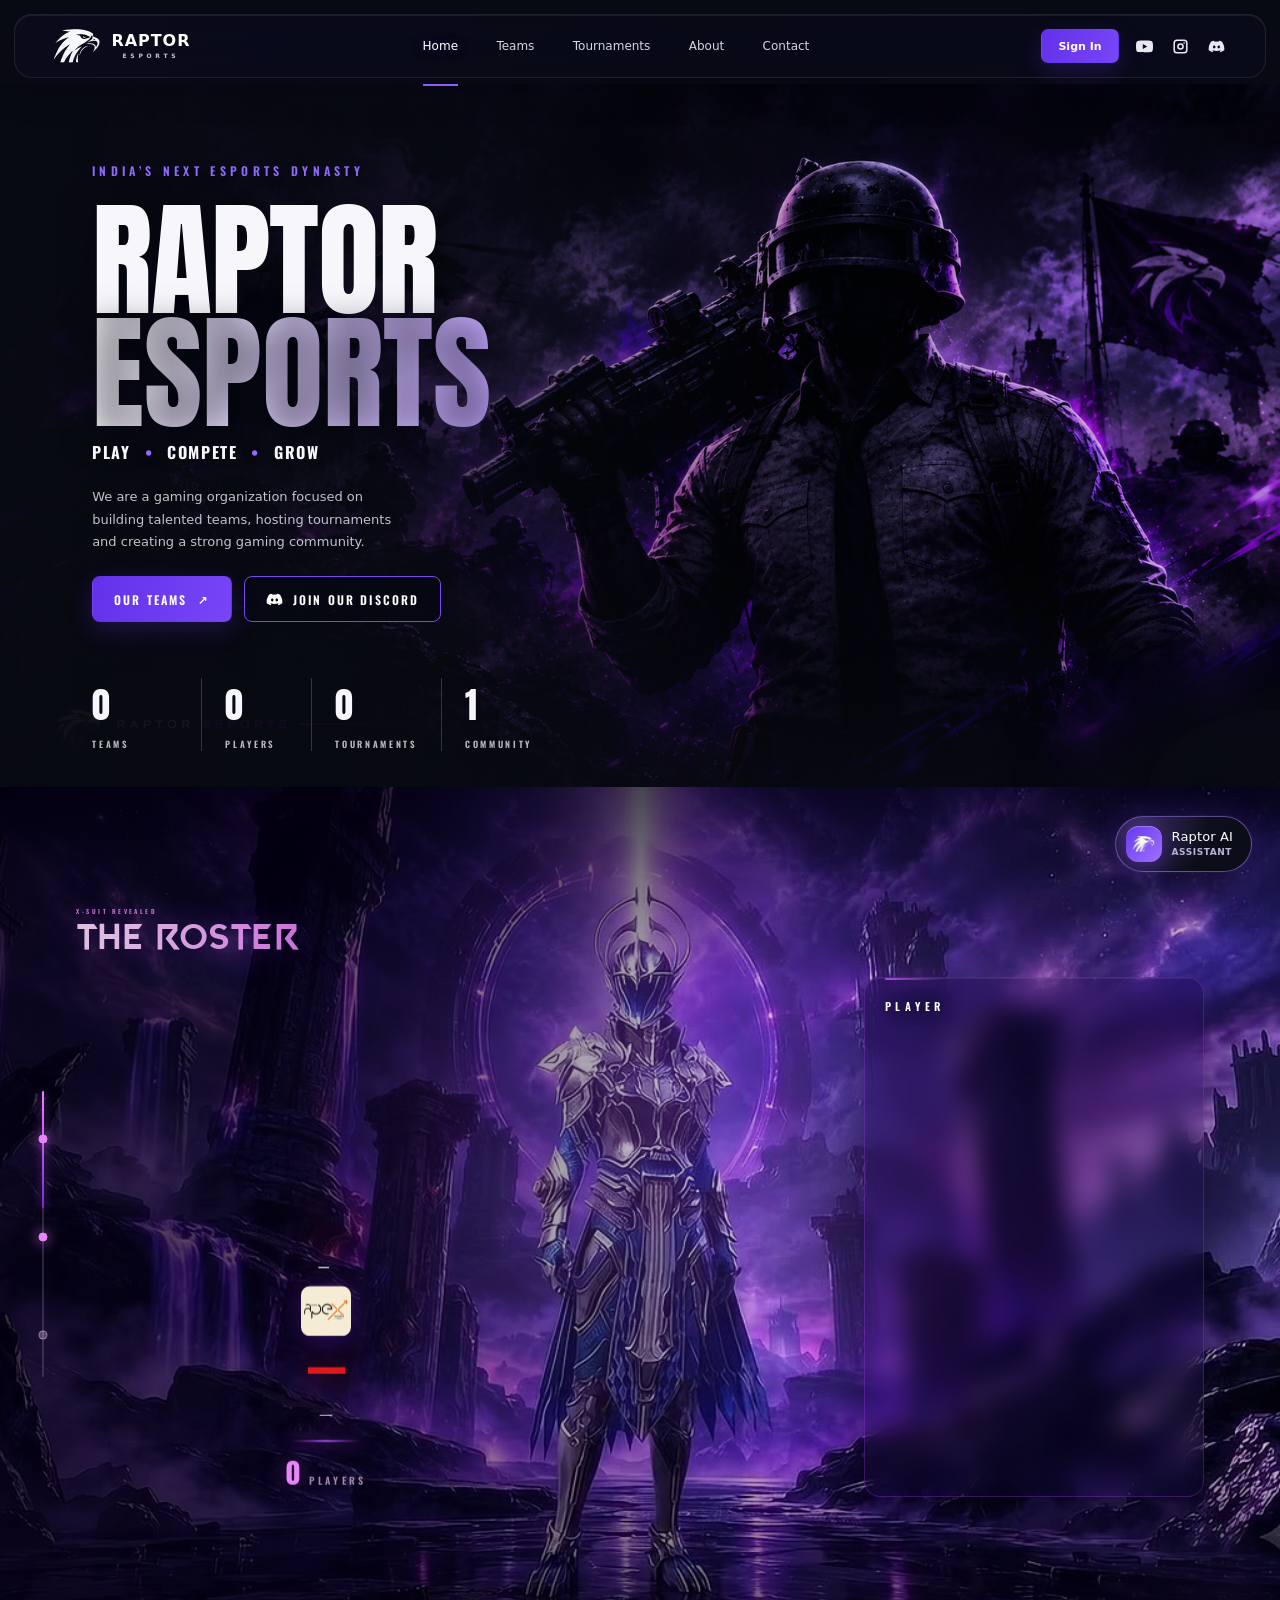
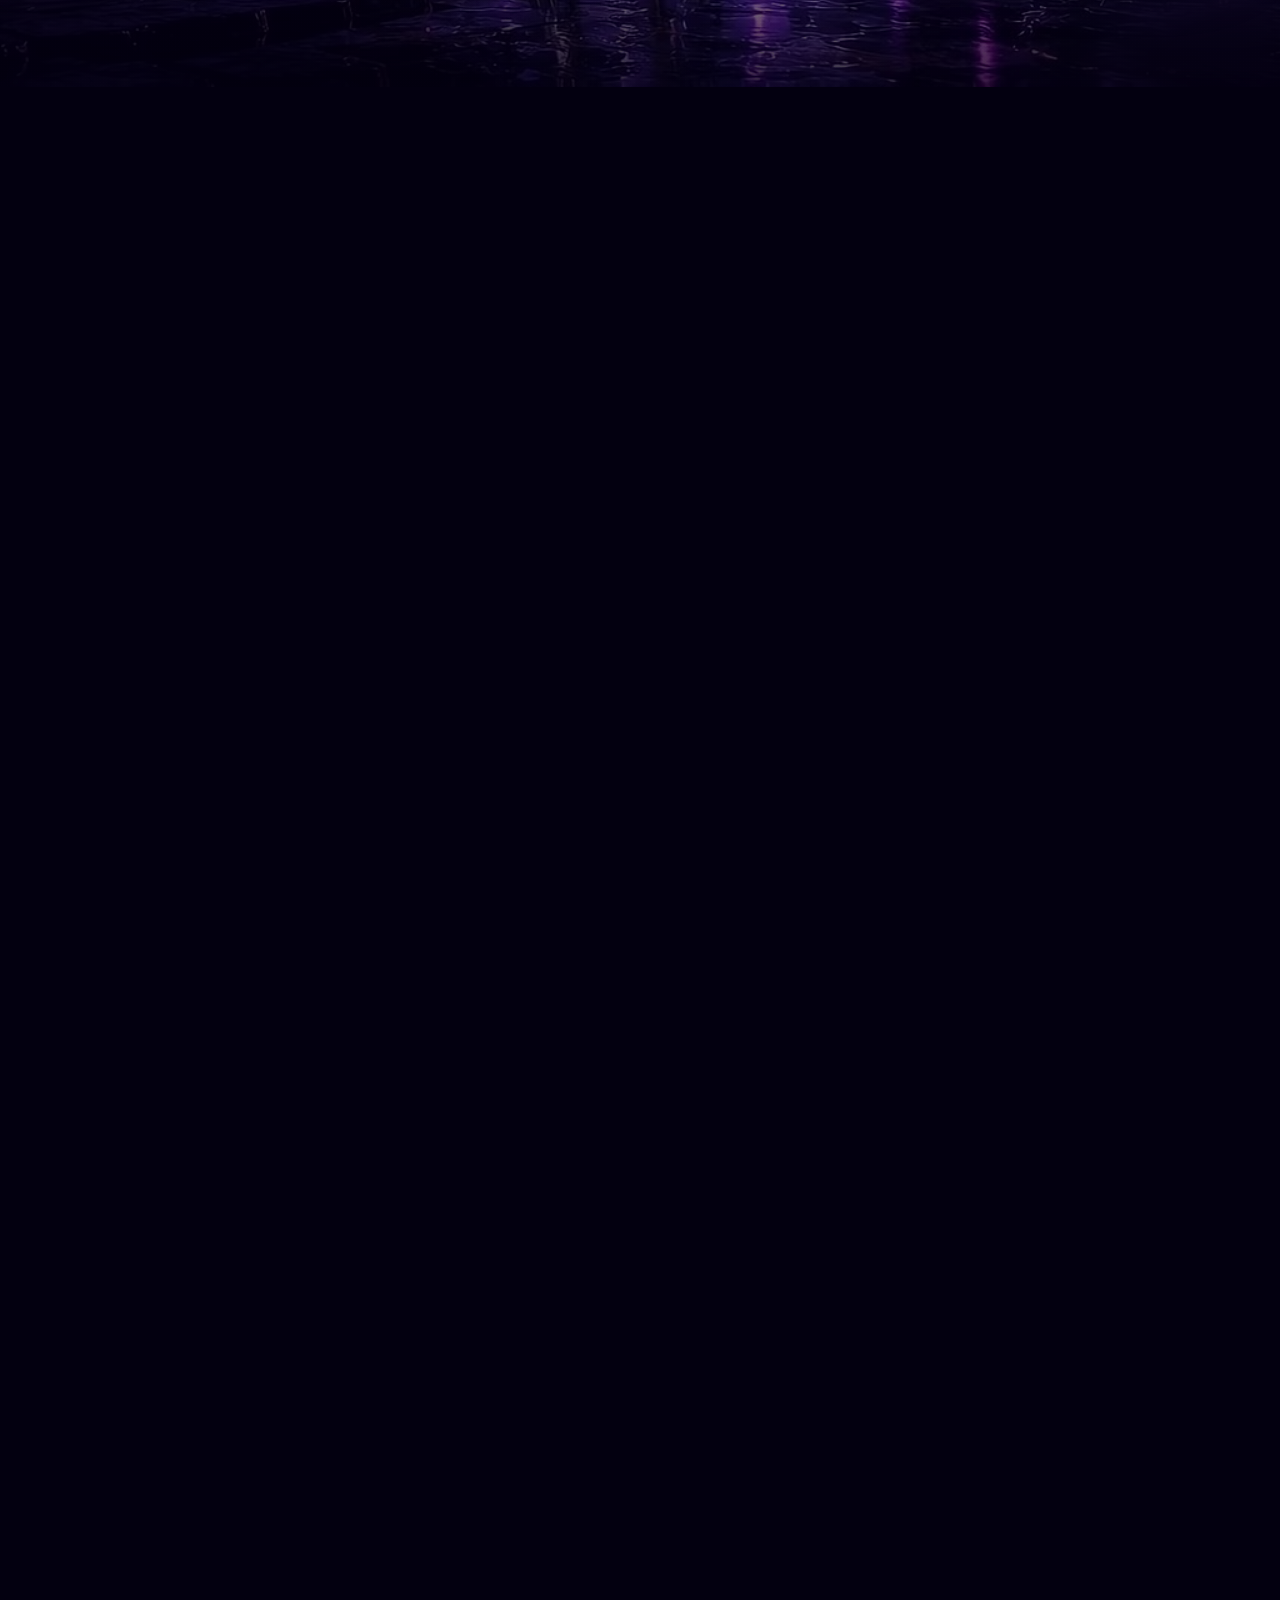
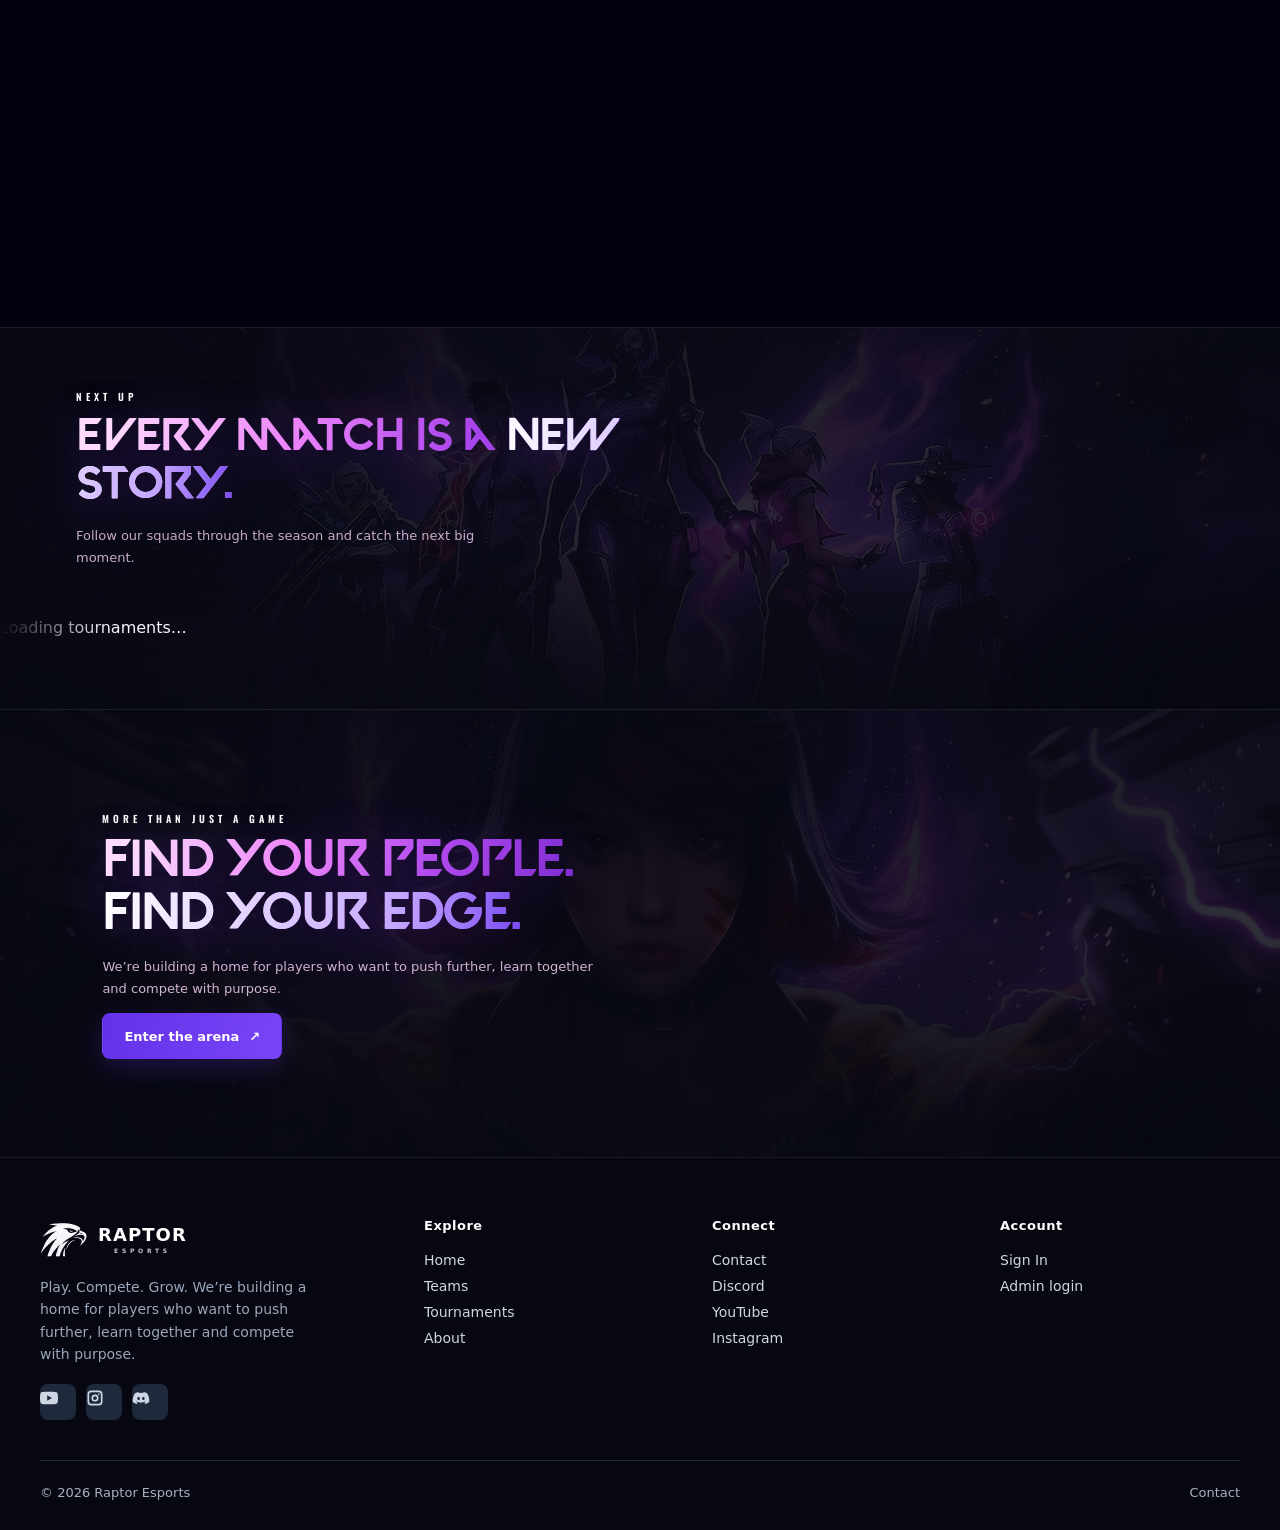
==== commit ca3dadfc: "Remove violet mark overlaying tournament art; size footer social icons to their chips - Drop the tou" ====
--- a/index.html
+++ b/index.html
@@ -5,8 +5,8 @@
   <meta name="theme-color" content="#080a13"><meta name="description" content="Raptor Esports — Play. Compete. Grow.">
   <link rel="preload" as="image" href="/assets/video/poseidon-poster.jpg">
   <title>Raptor Esports — More Than Just a Game</title>
-  <link rel="icon" href="/assets/raptor-eagle-mark.png" type="image/png"><link rel="stylesheet" href="/assets/css/styles.css"><link rel="stylesheet" href="/assets/css/hero-type.css?v=2"><link rel="stylesheet" href="/assets/css/hero-video.css?v=2"><link rel="stylesheet" href="/assets/css/team-logos.css"><link rel="stylesheet" href="/assets/css/social-links.css"><link rel="stylesheet" href="/assets/css/roster-background.css?v=3"><link rel="stylesheet" href="/assets/css/chatbot.css?v=2"><link rel="stylesheet" href="/assets/css/roster-scrub.css?v=6"><link rel="stylesheet" href="/assets/css/sections.css?v=29">
-  <script defer src="/assets/js/api.js"></script><script defer src="/assets/js/public.js?v=4"></script><script defer src="/assets/js/hero-video.js?v=1"></script><script defer src="/assets/js/chatbot.js?v=2"></script><script defer src="/assets/js/roster-scrub.js?v=4"></script><script defer src="/assets/js/sections.js?v=4"></script>
+  <link rel="icon" href="/assets/raptor-eagle-mark.png" type="image/png"><link rel="stylesheet" href="/assets/css/styles.css"><link rel="stylesheet" href="/assets/css/hero-type.css?v=2"><link rel="stylesheet" href="/assets/css/hero-video.css?v=2"><link rel="stylesheet" href="/assets/css/team-logos.css"><link rel="stylesheet" href="/assets/css/social-links.css"><link rel="stylesheet" href="/assets/css/roster-background.css?v=3"><link rel="stylesheet" href="/assets/css/chatbot.css?v=2"><link rel="stylesheet" href="/assets/css/roster-scrub.css?v=6"><link rel="stylesheet" href="/assets/css/sections.css?v=30">
+  <script defer src="/assets/js/api.js"></script><script defer src="/assets/js/public.js?v=5"></script><script defer src="/assets/js/hero-video.js?v=1"></script><script defer src="/assets/js/chatbot.js?v=2"></script><script defer src="/assets/js/roster-scrub.js?v=4"></script><script defer src="/assets/js/sections.js?v=4"></script>
 </head>
 <body class="public-body">
   <header class="site-header"><a class="brand" href="/" aria-label="Raptor Esports home"><img src="/assets/raptor-eagle-mark.png" alt=""><span>RAPTOR<small>ESPORTS</small></span></a>
--- a/assets/css/sections.css
+++ b/assets/css/sections.css
@@ -233,19 +233,6 @@
 .tournament-mini--bgmi .tournament-figure { background: url('/assets/tournaments/bgmi.jpg') center / cover no-repeat; }
 .tournament-mini--freefire .tournament-figure { background: url('/assets/tournaments/freefire.jpg') center / cover no-repeat; }
 .tournament-mini--valorant .tournament-figure { background: url('/assets/tournaments/valorant.jpg') center / cover no-repeat; }
-.tourney-mark {
-  position: relative;
-  z-index: 1;
-  width: 52px;
-  height: 52px;
-  border-radius: 14px;
-  background: radial-gradient(80% 80% at 50% 30%, rgba(174, 72, 237, .45), rgba(46, 32, 72, .85));
-  color: #d9b8ff;
-  display: grid;
-  place-items: center;
-  font-size: 22px;
-  box-shadow: inset 0 1px 0 rgba(255, 255, 255, .1), 0 8px 20px rgba(3, 0, 16, .5);
-}
 .tourney-date {
   position: absolute;
   top: 12px;
@@ -486,7 +473,7 @@
 .site-footer .sf-social { display: flex; gap: 10px; }
 .site-footer .sf-social a { width: 36px; height: 36px; display: flex; align-items: center; justify-content: center; border-radius: 8px; background: #1e293b; color: #cbd5e1; text-decoration: none; font-weight: 600; transition: background .2s ease; }
 .site-footer .sf-social a:hover { background: #334155; color: #fff; }
-.site-footer .sf-social .social-icon svg { width: 16px; height: 16px; display: block; fill: currentColor; }
+.site-footer .sf-social .social-icon svg { width: 18px; height: 18px; display: block; fill: currentColor; }
 .site-footer .sf-grid h3 { margin: 0 0 14px; font-size: 13px; font-weight: 700; color: #fff; letter-spacing: .5px; }
 .site-footer .sf-grid a { display: block; padding: 5px 0; font-size: 14px; color: #cbd5e1; text-decoration: none; }
 .site-footer .sf-grid a:hover { color: #fff; }
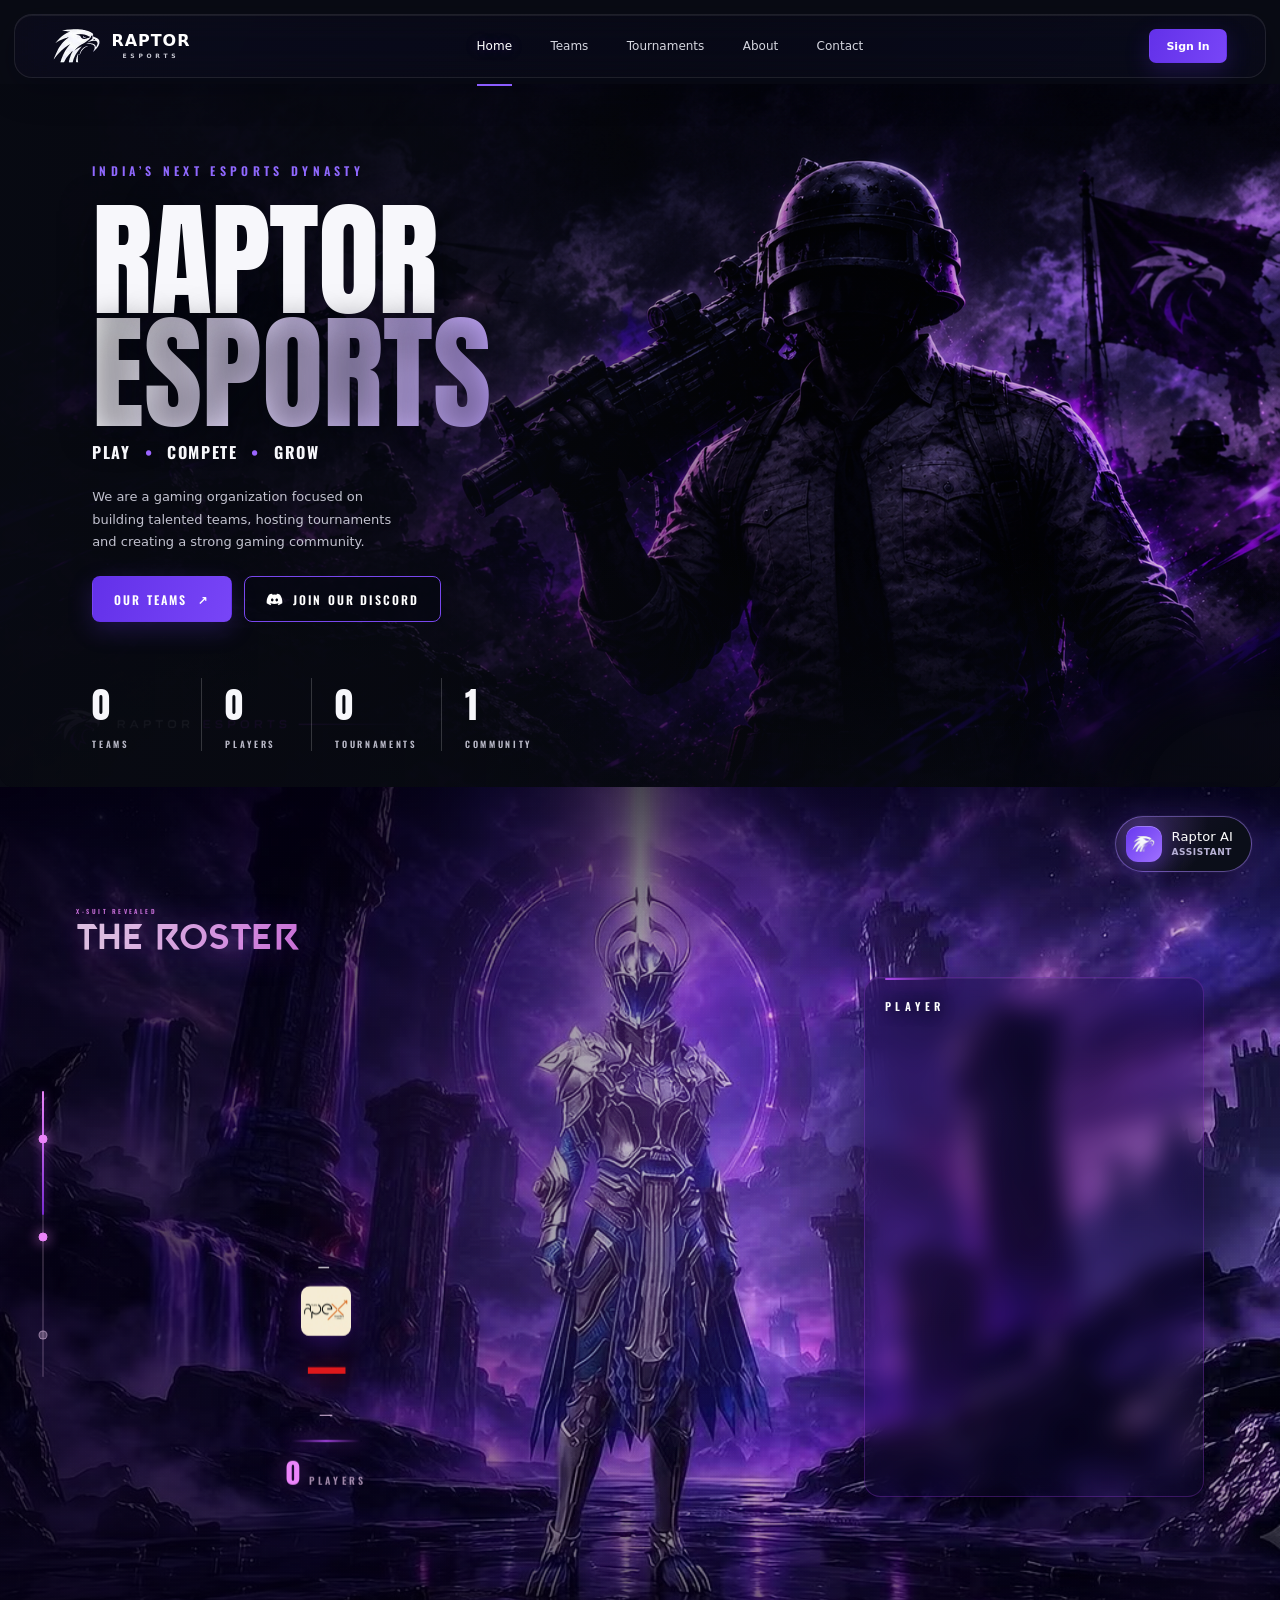
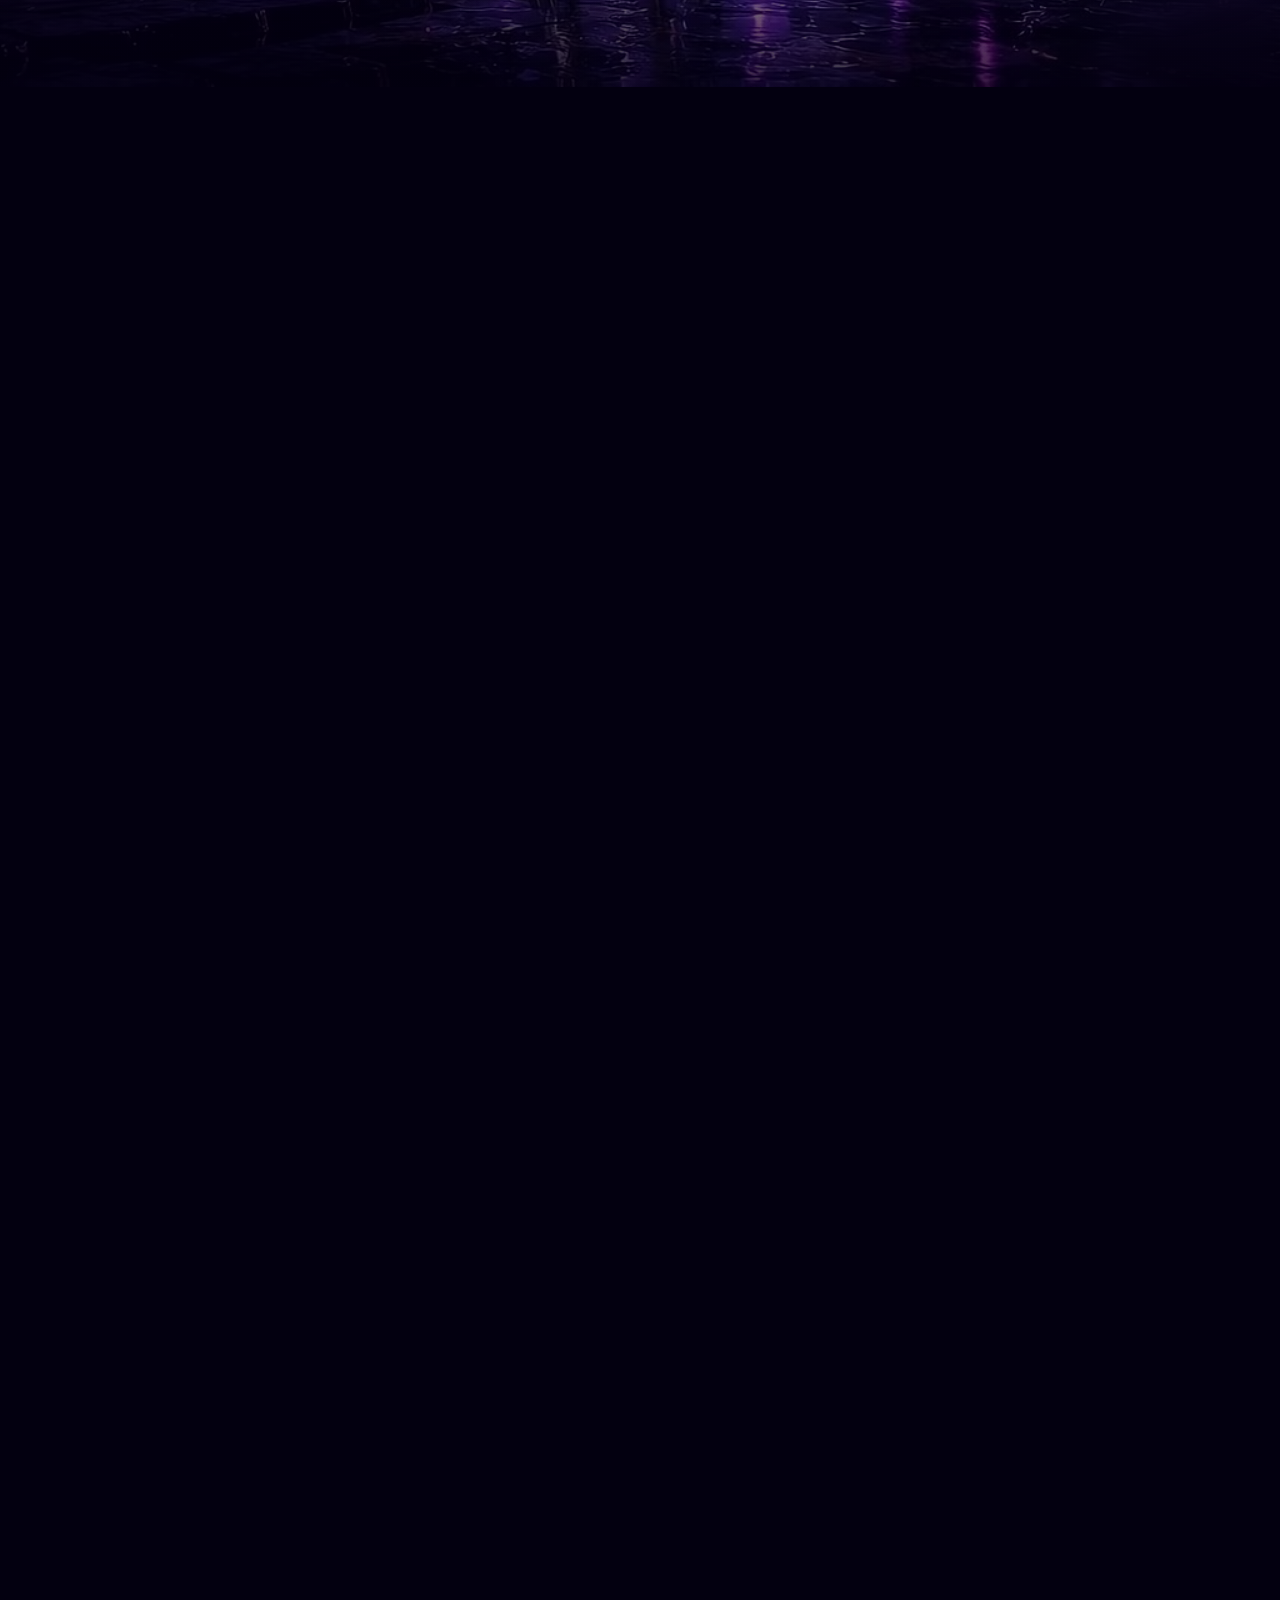
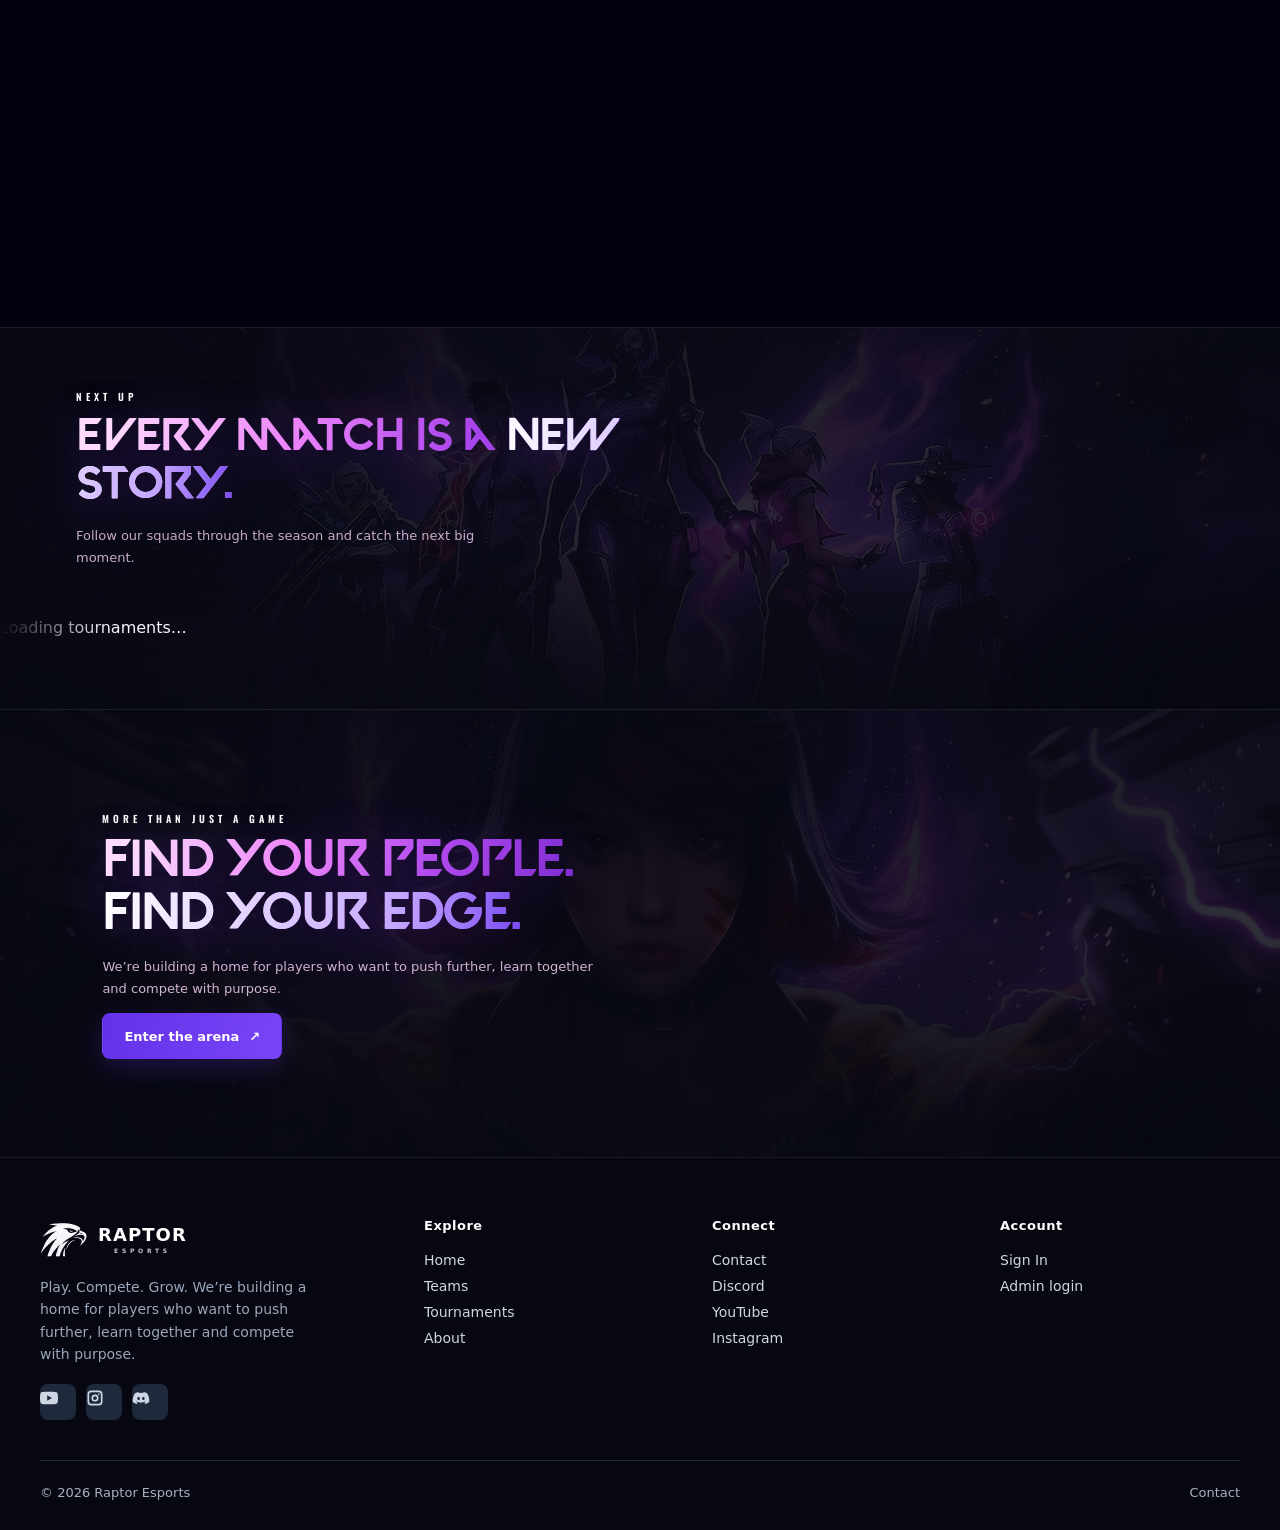
==== commit a2d4610a: "Header: remove social icon links from navigation actions" ====
--- a/index.html
+++ b/index.html
@@ -5,14 +5,14 @@
   <meta name="theme-color" content="#080a13"><meta name="description" content="Raptor Esports — Play. Compete. Grow.">
   <link rel="preload" as="image" href="/assets/video/poseidon-poster.jpg">
   <title>Raptor Esports — More Than Just a Game</title>
-  <link rel="icon" href="/assets/raptor-eagle-mark.png" type="image/png"><link rel="stylesheet" href="/assets/css/styles.css"><link rel="stylesheet" href="/assets/css/hero-type.css?v=2"><link rel="stylesheet" href="/assets/css/hero-video.css?v=2"><link rel="stylesheet" href="/assets/css/team-logos.css"><link rel="stylesheet" href="/assets/css/social-links.css"><link rel="stylesheet" href="/assets/css/roster-background.css?v=3"><link rel="stylesheet" href="/assets/css/chatbot.css?v=2"><link rel="stylesheet" href="/assets/css/roster-scrub.css?v=6"><link rel="stylesheet" href="/assets/css/sections.css?v=30">
+  <link rel="icon" href="/assets/raptor-eagle-mark.png" type="image/png"><link rel="stylesheet" href="/assets/css/styles.css"><link rel="stylesheet" href="/assets/css/hero-type.css?v=2"><link rel="stylesheet" href="/assets/css/hero-video.css?v=2"><link rel="stylesheet" href="/assets/css/team-logos.css"><link rel="stylesheet" href="/assets/css/social-links.css"><link rel="stylesheet" href="/assets/css/roster-background.css?v=3"><link rel="stylesheet" href="/assets/css/chatbot.css?v=2"><link rel="stylesheet" href="/assets/css/roster-scrub.css?v=6"><link rel="stylesheet" href="/assets/css/sections.css?v=31">
   <script defer src="/assets/js/api.js"></script><script defer src="/assets/js/public.js?v=5"></script><script defer src="/assets/js/hero-video.js?v=1"></script><script defer src="/assets/js/chatbot.js?v=2"></script><script defer src="/assets/js/roster-scrub.js?v=4"></script><script defer src="/assets/js/sections.js?v=4"></script>
 </head>
 <body class="public-body">
   <header class="site-header"><a class="brand" href="/" aria-label="Raptor Esports home"><img src="/assets/raptor-eagle-mark.png" alt=""><span>RAPTOR<small>ESPORTS</small></span></a>
     <button class="menu-toggle" aria-expanded="false" aria-controls="public-nav" aria-label="Open navigation"><span></span><span></span></button>
     <nav id="public-nav" class="public-nav" aria-label="Main navigation"><a class="active" href="#home">Home</a><a href="#roster-scrub">Teams</a><a href="#tournaments">Tournaments</a><a href="#about">About</a><a href="#contact">Contact</a></nav>
-    <div class="header-actions"><a class="button button-small button-purple" href="/login">Sign In</a><a class="social-icon" href="https://youtube.com/@raptorespofficial?si=sjKPbHrR85kSEHSn" target="_blank" rel="noopener noreferrer" aria-label="Raptor Esports on YouTube"><svg viewBox="0 0 24 24" aria-hidden="true"><path d="M23.5 6.2a3 3 0 0 0-2.1-2.1C19.5 3.6 12 3.6 12 3.6s-7.5 0-9.4.5A3 3 0 0 0 .5 6.2 31 31 0 0 0 0 12a31 31 0 0 0 .5 5.8 3 3 0 0 0 2.1 2.1c1.9.5 9.4.5 9.4.5s7.5 0 9.4-.5a3 3 0 0 0 2.1-2.1A31 31 0 0 0 24 12a31 31 0 0 0-.5-5.8ZM9.6 15.6V8.4l6.3 3.6-6.3 3.6Z"/></svg></a><a class="social-icon" href="https://www.instagram.com/raptorofficial.in?xtok=MXNiOWF3b2JsbG1xcw==" target="_blank" rel="noopener noreferrer" aria-label="Raptor Esports on Instagram"><svg viewBox="0 0 24 24" aria-hidden="true"><path d="M7 2h10a5 5 0 0 1 5 5v10a5 5 0 0 1-5 5H7a5 5 0 0 1-5-5V7a5 5 0 0 1 5-5Zm0 2.2A2.8 2.8 0 0 0 4.2 7v10A2.8 2.8 0 0 0 7 19.8h10a2.8 2.8 0 0 0 2.8-2.8V7A2.8 2.8 0 0 0 17 4.2H7Zm5 3.1a4.7 4.7 0 1 1 0 9.4 4.7 4.7 0 0 1 0-9.4Zm0 2.2a2.5 2.5 0 1 0 0 5 2.5 2.5 0 0 0 0-5Zm5.1-3.4a1.1 1.1 0 1 1 0 2.2 1.1 1.1 0 0 1 0-2.2Z"/></svg></a><a class="social-icon" href="https://discord.gg/tjTjMpHvpa" target="_blank" rel="noopener noreferrer" aria-label="Join Raptor Esports on Discord"><svg viewBox="0 0 24 24" aria-hidden="true"><path d="M19.8 5.3A18 18 0 0 0 15.4 4l-.6 1.2a16 16 0 0 0-5.6 0L8.6 4a18 18 0 0 0-4.4 1.3C1.4 9.4.6 13.4 1 17.4a18 18 0 0 0 5.4 2.7l1.2-2a11 11 0 0 1-1.9-.9l.5-.4a13 13 0 0 0 11.6 0l.5.4a11 11 0 0 1-1.9.9l1.2 2a18 18 0 0 0 5.4-2.7c.5-4.6-.8-8.5-3.2-12.1ZM8.8 14.7c-1 0-1.8-.9-1.8-2s.8-2 1.8-2 1.8.9 1.8 2-.8 2-1.8 2Zm6.4 0c-1 0-1.8-.9-1.8-2s.8-2 1.8-2 1.8.9 1.8 2-.8 2-1.8 2Z"/></svg></a></div>
+    <div class="header-actions"><a class="button button-small button-purple" href="/login">Sign In</a></div>
   </header>
   <main>
     <section id="home" class="hero"><div class="hero-art" aria-hidden="true"><img class="hero-scene" src="/assets/home-background.png" alt=""><video class="hero-video" src="/assets/herobg.mp4" poster="/assets/home-background.png" autoplay loop muted playsinline preload="auto" disablepictureinpicture></video><i class="hero-wm"></i></div>
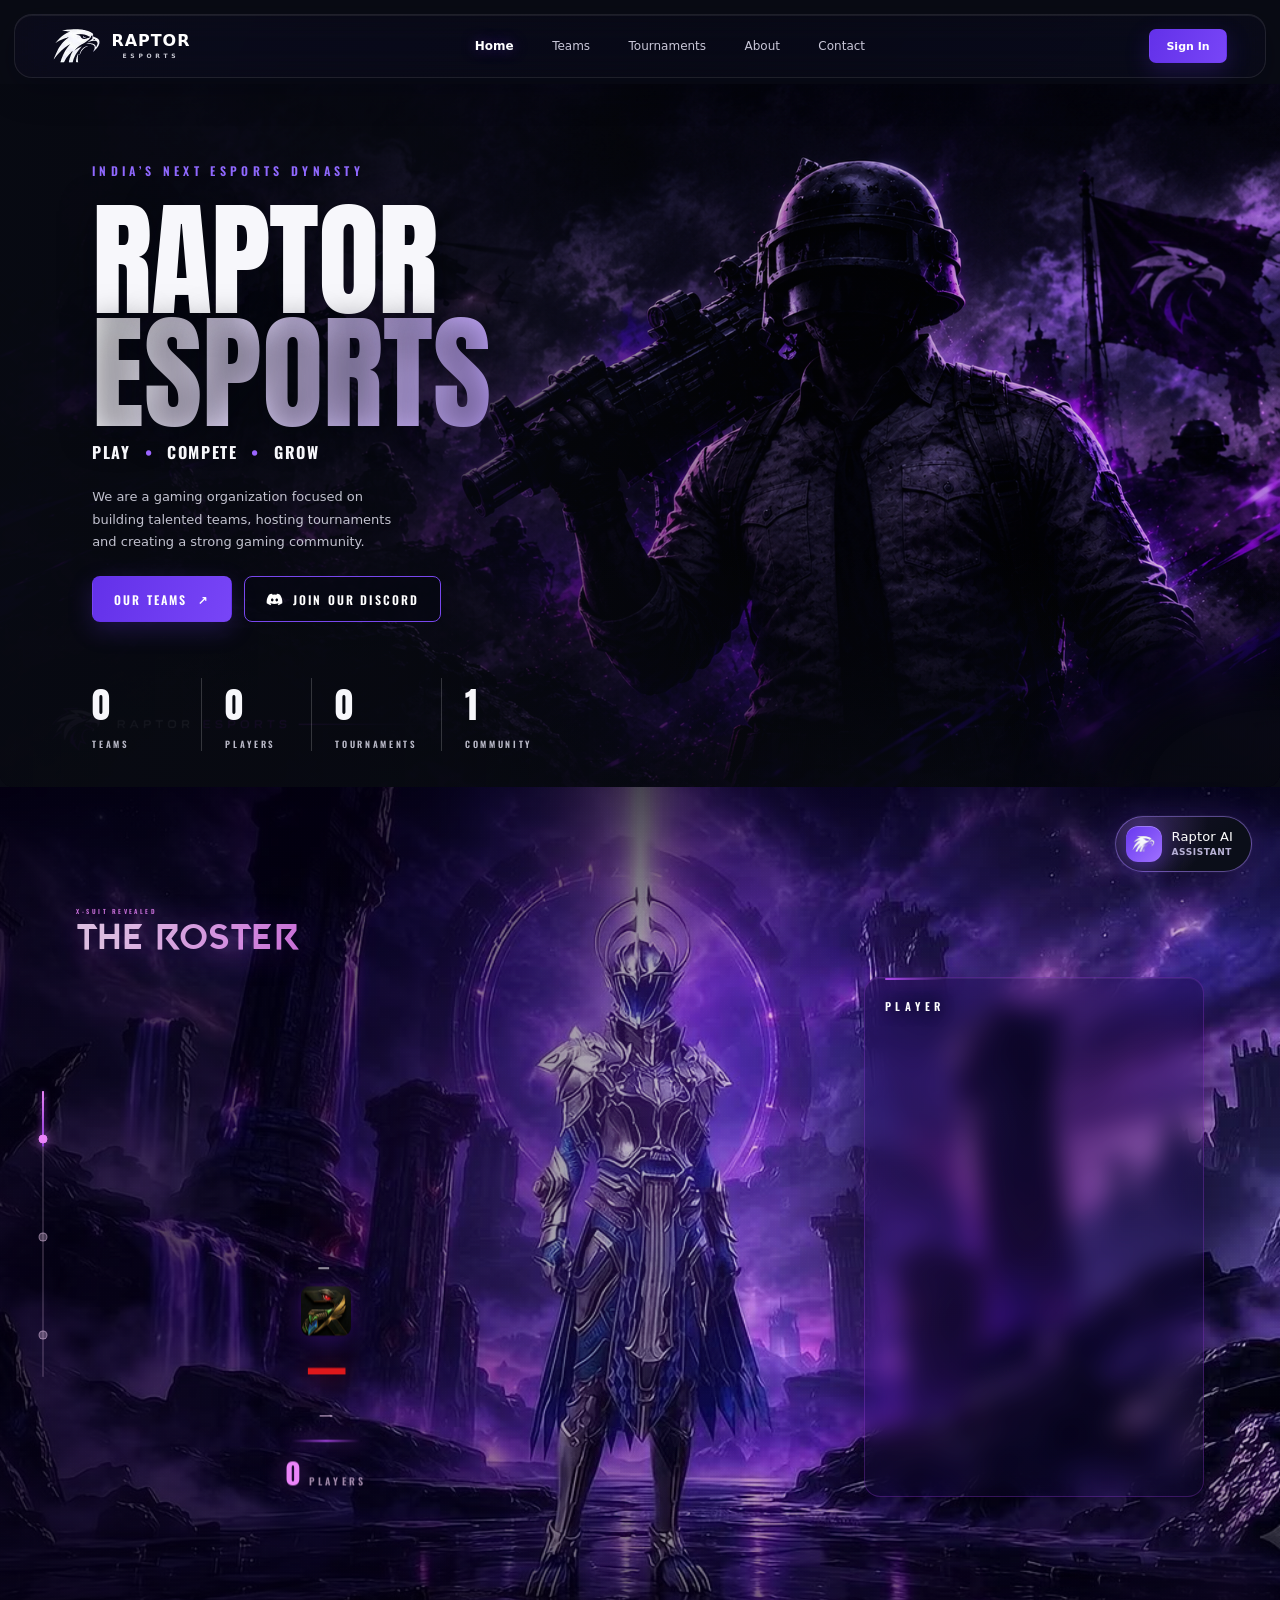
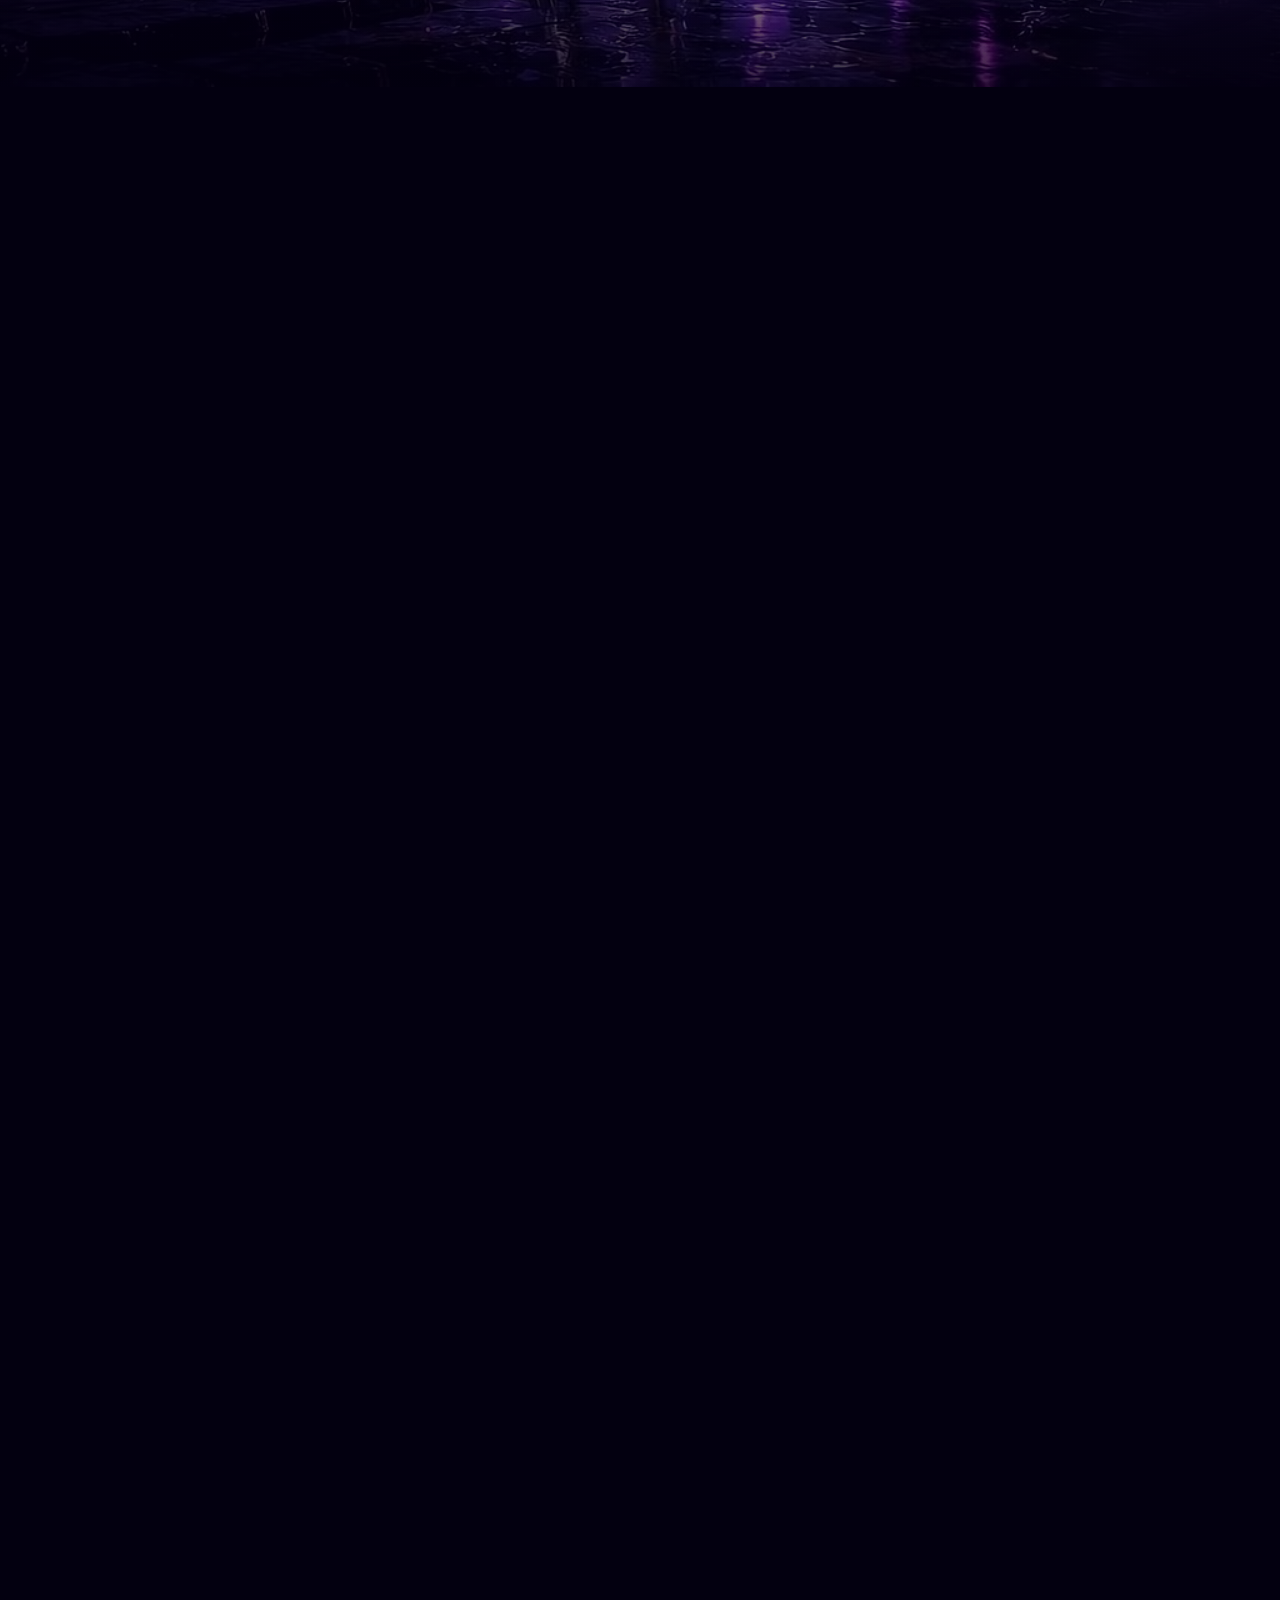
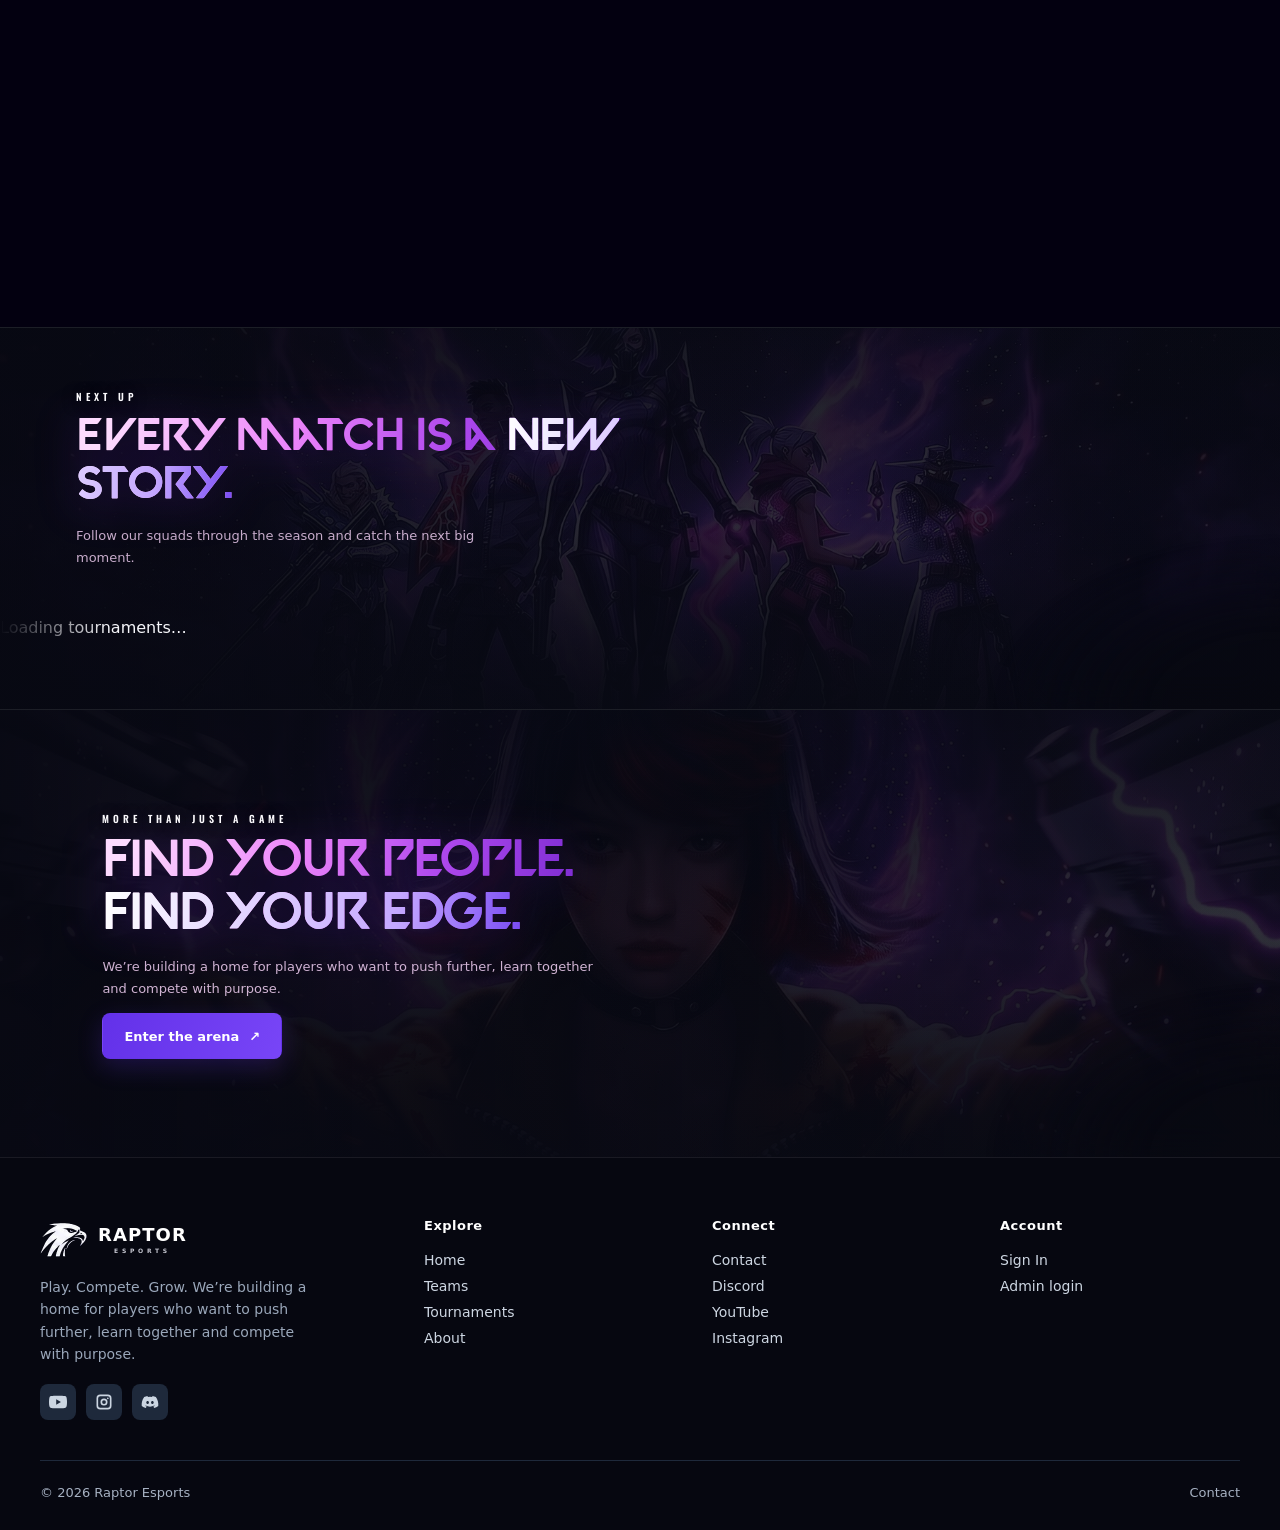
==== commit c793dd79: "Public: tournament card typography accents and header nav active indicator fix" ====
--- a/index.html
+++ b/index.html
@@ -5,8 +5,8 @@
   <meta name="theme-color" content="#080a13"><meta name="description" content="Raptor Esports — Play. Compete. Grow.">
   <link rel="preload" as="image" href="/assets/video/poseidon-poster.jpg">
   <title>Raptor Esports — More Than Just a Game</title>
-  <link rel="icon" href="/assets/raptor-eagle-mark.png" type="image/png"><link rel="stylesheet" href="/assets/css/styles.css"><link rel="stylesheet" href="/assets/css/hero-type.css?v=2"><link rel="stylesheet" href="/assets/css/hero-video.css?v=2"><link rel="stylesheet" href="/assets/css/team-logos.css"><link rel="stylesheet" href="/assets/css/social-links.css"><link rel="stylesheet" href="/assets/css/roster-background.css?v=3"><link rel="stylesheet" href="/assets/css/chatbot.css?v=2"><link rel="stylesheet" href="/assets/css/roster-scrub.css?v=6"><link rel="stylesheet" href="/assets/css/sections.css?v=31">
-  <script defer src="/assets/js/api.js"></script><script defer src="/assets/js/public.js?v=5"></script><script defer src="/assets/js/hero-video.js?v=1"></script><script defer src="/assets/js/chatbot.js?v=2"></script><script defer src="/assets/js/roster-scrub.js?v=4"></script><script defer src="/assets/js/sections.js?v=4"></script>
+  <link rel="icon" href="/assets/raptor-eagle-mark.png" type="image/png"><link rel="stylesheet" href="/assets/css/styles.css"><link rel="stylesheet" href="/assets/css/hero-type.css?v=2"><link rel="stylesheet" href="/assets/css/hero-video.css?v=2"><link rel="stylesheet" href="/assets/css/team-logos.css"><link rel="stylesheet" href="/assets/css/social-links.css"><link rel="stylesheet" href="/assets/css/roster-background.css?v=3"><link rel="stylesheet" href="/assets/css/chatbot.css?v=2"><link rel="stylesheet" href="/assets/css/roster-scrub.css?v=6"><link rel="stylesheet" href="/assets/css/sections.css?v=33">
+  <script defer src="/assets/js/api.js"></script><script defer src="/assets/js/public.js?v=5"></script><script defer src="/assets/js/hero-video.js?v=1"></script><script defer src="/assets/js/chatbot.js?v=2"></script><script defer src="/assets/js/roster-scrub.js?v=4"></script><script defer src="/assets/js/sections.js?v=5"></script>
 </head>
 <body class="public-body">
   <header class="site-header"><a class="brand" href="/" aria-label="Raptor Esports home"><img src="/assets/raptor-eagle-mark.png" alt=""><span>RAPTOR<small>ESPORTS</small></span></a>
--- a/assets/css/sections.css
+++ b/assets/css/sections.css
@@ -1,3 +1,19 @@
+/* Display accents for tournaments and sections */
+@font-face {
+  font-family: "Team Vitality";
+  src: url("/assets/fonts/Valorant%20Font.ttf") format("truetype");
+  font-weight: 400 900;
+  font-style: normal;
+  font-display: swap;
+}
+@font-face {
+  font-family: "Sayonara";
+  src: url("/assets/fonts/saira-stencil-one-400.woff2") format("woff2");
+  font-weight: 400;
+  font-style: normal;
+  font-display: swap;
+}
+
 /* Landing-page upgrade: glass header, video-backed tournament & CTA
    sections, right-to-left tournament card rail, dark footer.
    ------------------------------------------------------------------
@@ -44,7 +60,25 @@
 }
 /* header brand logo: crisp at 2x (PNG is 100x68) */
 .site-header .brand img { width: 50px; height: 34px; }
-.site-header .public-nav a.active { text-shadow: 0 1px 10px rgba(3, 0, 16, .75), 0 0 12px rgba(140, 93, 255, .4); }
+.site-header .public-nav a {
+  position: relative;
+  color: #c9c7d8;
+  transition: color .2s ease, text-shadow .2s ease;
+}
+.site-header .public-nav a:hover {
+  color: #ffffff;
+}
+.site-header .public-nav a.active {
+  color: #ffffff;
+  font-weight: 600;
+  text-shadow: 0 1px 10px rgba(3, 0, 16, .75), 0 0 14px rgba(140, 93, 255, .55);
+}
+/* Eliminate the old styles.css displaced bottom:-33px underline */
+.site-header .public-nav a::after,
+.site-header .public-nav a.active::after {
+  display: none !important;
+  content: none !important;
+}
 
 @media (max-width: 700px) {
   html { scroll-padding-top: 84px; }
@@ -341,21 +375,31 @@
 }
 .tournament-detail .detail-label {
   margin: 0;
-  font-family: "Oswald", Impact, "Arial Narrow", system-ui, sans-serif;
-  font-size: 9px;
-  letter-spacing: .22em;
+  font-family: "Team Vitality", "Raptor Valorant", "Anton", Impact, system-ui, sans-serif;
+  font-size: 11px;
+  letter-spacing: .16em;
   text-transform: uppercase;
-  color: #9d9eae;
-  font-weight: 600;
+  font-weight: 700;
+  background: linear-gradient(135deg, #FF4D4D 0%, #E0181B 55%, #A80E11 100%);
+  -webkit-background-clip: text;
+  -webkit-text-fill-color: transparent;
+  background-clip: text;
+  color: #E0181B;
+  display: inline-block;
+  line-height: 1.1;
 }
 .tournament-detail p {
-  margin: 0;
-  font-size: 12px;
-  color: #ede0ff;
-  font-weight: 600;
-  letter-spacing: .02em;
-}
-.tourney-prize { color: #FFD84D; text-shadow: 0 0 14px rgba(255, 216, 77, .3); }
+  margin: 2px 0 0;
+  font-family: "Sayonara", "Raptor Stencil", "Anton", Impact, system-ui, sans-serif;
+  font-size: 13px;
+  font-weight: 400;
+  letter-spacing: .03em;
+  text-transform: uppercase;
+  color: #FFD84D;
+  text-shadow: 0 0 14px rgba(255, 216, 77, .35);
+  line-height: 1.2;
+}
+.tourney-prize { color: #FFD84D; text-shadow: 0 0 14px rgba(255, 216, 77, .4); }
 
 @media (max-width: 700px) {
   #tournaments { padding: 42px 18px 48px; gap: 24px; }
@@ -471,16 +515,16 @@
 .site-footer .sf-brand .sf-logo small { display: block; font-size: 6px; letter-spacing: .62em; text-align: center; margin-top: 4px; font-weight: 600; color: #c6c7d1; }
 .site-footer .sf-brand p { margin: 14px 0 18px; font-size: 14px; line-height: 1.6; max-width: 280px; color: #94a3b8; }
 .site-footer .sf-social { display: flex; gap: 10px; }
-.site-footer .sf-social a { width: 36px; height: 36px; display: flex; align-items: center; justify-content: center; border-radius: 8px; background: #1e293b; color: #cbd5e1; text-decoration: none; font-weight: 600; transition: background .2s ease; }
+.site-footer .sf-social a { width: 36px; height: 36px; display: flex; align-items: center; justify-content: center; border-radius: 8px; background: #1e293b; color: #cbd5e1; text-decoration: none; font-weight: 600; transition: background .2s ease; padding: 0; }
 .site-footer .sf-social a:hover { background: #334155; color: #fff; }
 .site-footer .sf-social .social-icon svg { width: 18px; height: 18px; display: block; fill: currentColor; }
 .site-footer .sf-grid h3 { margin: 0 0 14px; font-size: 13px; font-weight: 700; color: #fff; letter-spacing: .5px; }
-.site-footer .sf-grid a { display: block; padding: 5px 0; font-size: 14px; color: #cbd5e1; text-decoration: none; }
-.site-footer .sf-grid a:hover { color: #fff; }
+.site-footer .sf-grid > div > a { display: block; padding: 5px 0; font-size: 14px; color: #cbd5e1; text-decoration: none; }
+.site-footer .sf-grid > div > a:hover { color: #fff; }
 .site-footer .sf-bottom { display: flex; justify-content: space-between; align-items: center; padding-top: 24px; font-size: 13px; color: #a6b1c2; flex-wrap: wrap; gap: 12px; }
 .site-footer .sf-bottom a { color: #a6b1c2; text-decoration: none; margin-left: 18px; }
 .site-footer .sf-bottom a:hover { color: #e2e8f0; }
-.site-footer .sf-grid a { color: #cdd6e2; }
+.site-footer .sf-grid > div > a { color: #cdd6e2; }
 .site-footer .sf-brand p { color: #9aa7ba; }
 
 /* ------------------------------------------------------------------ */
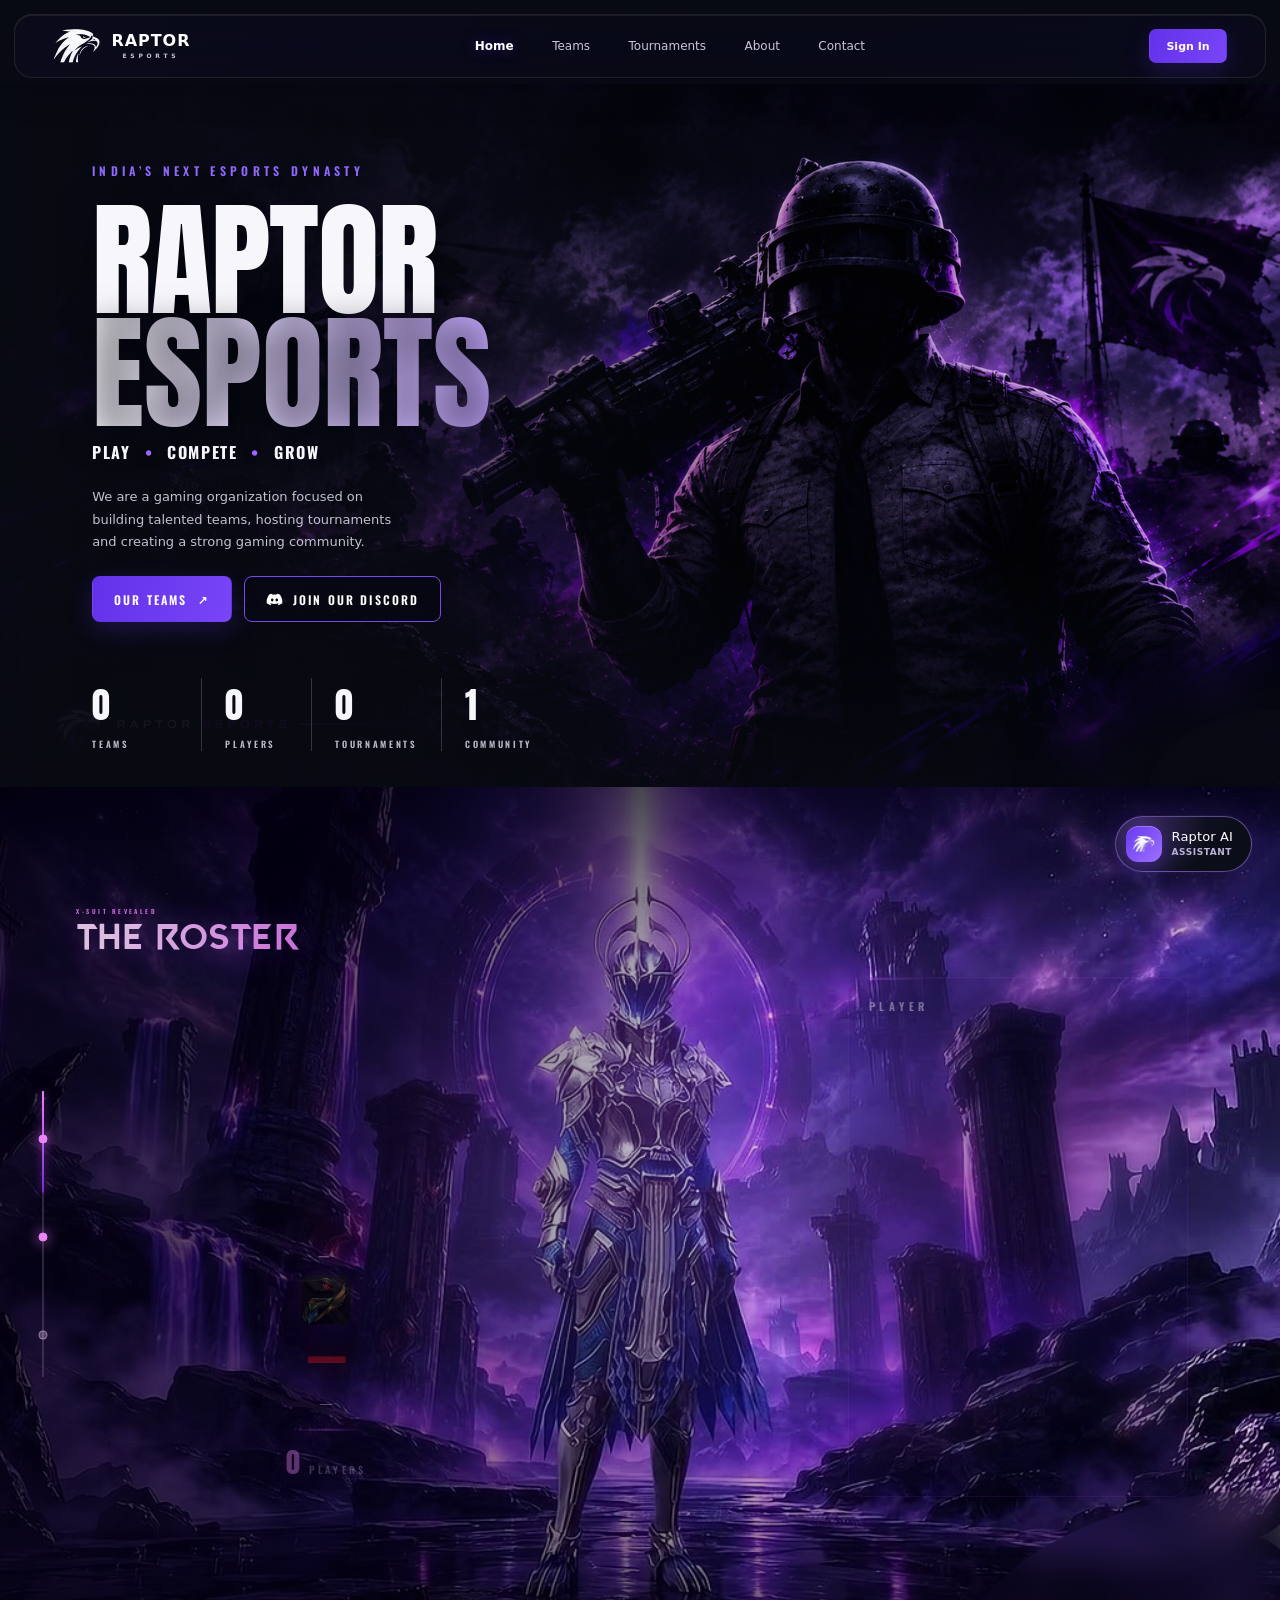
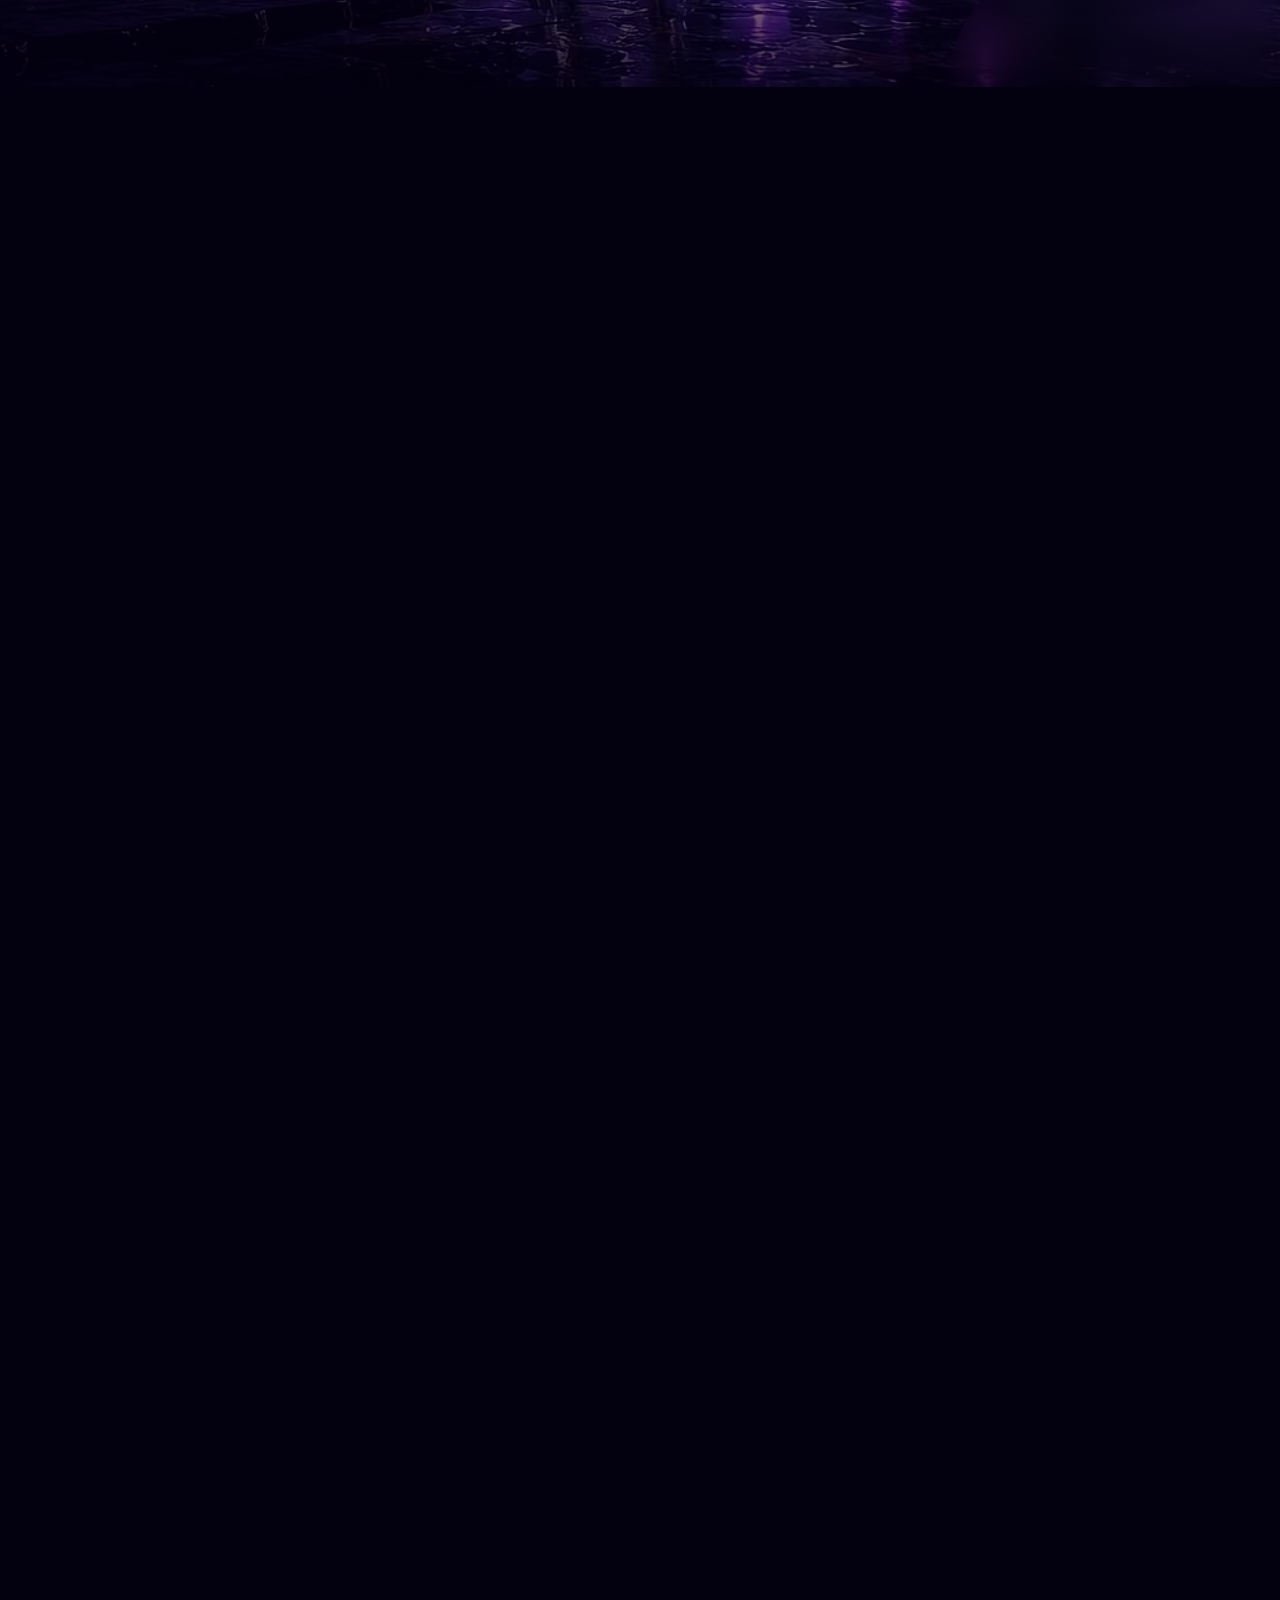
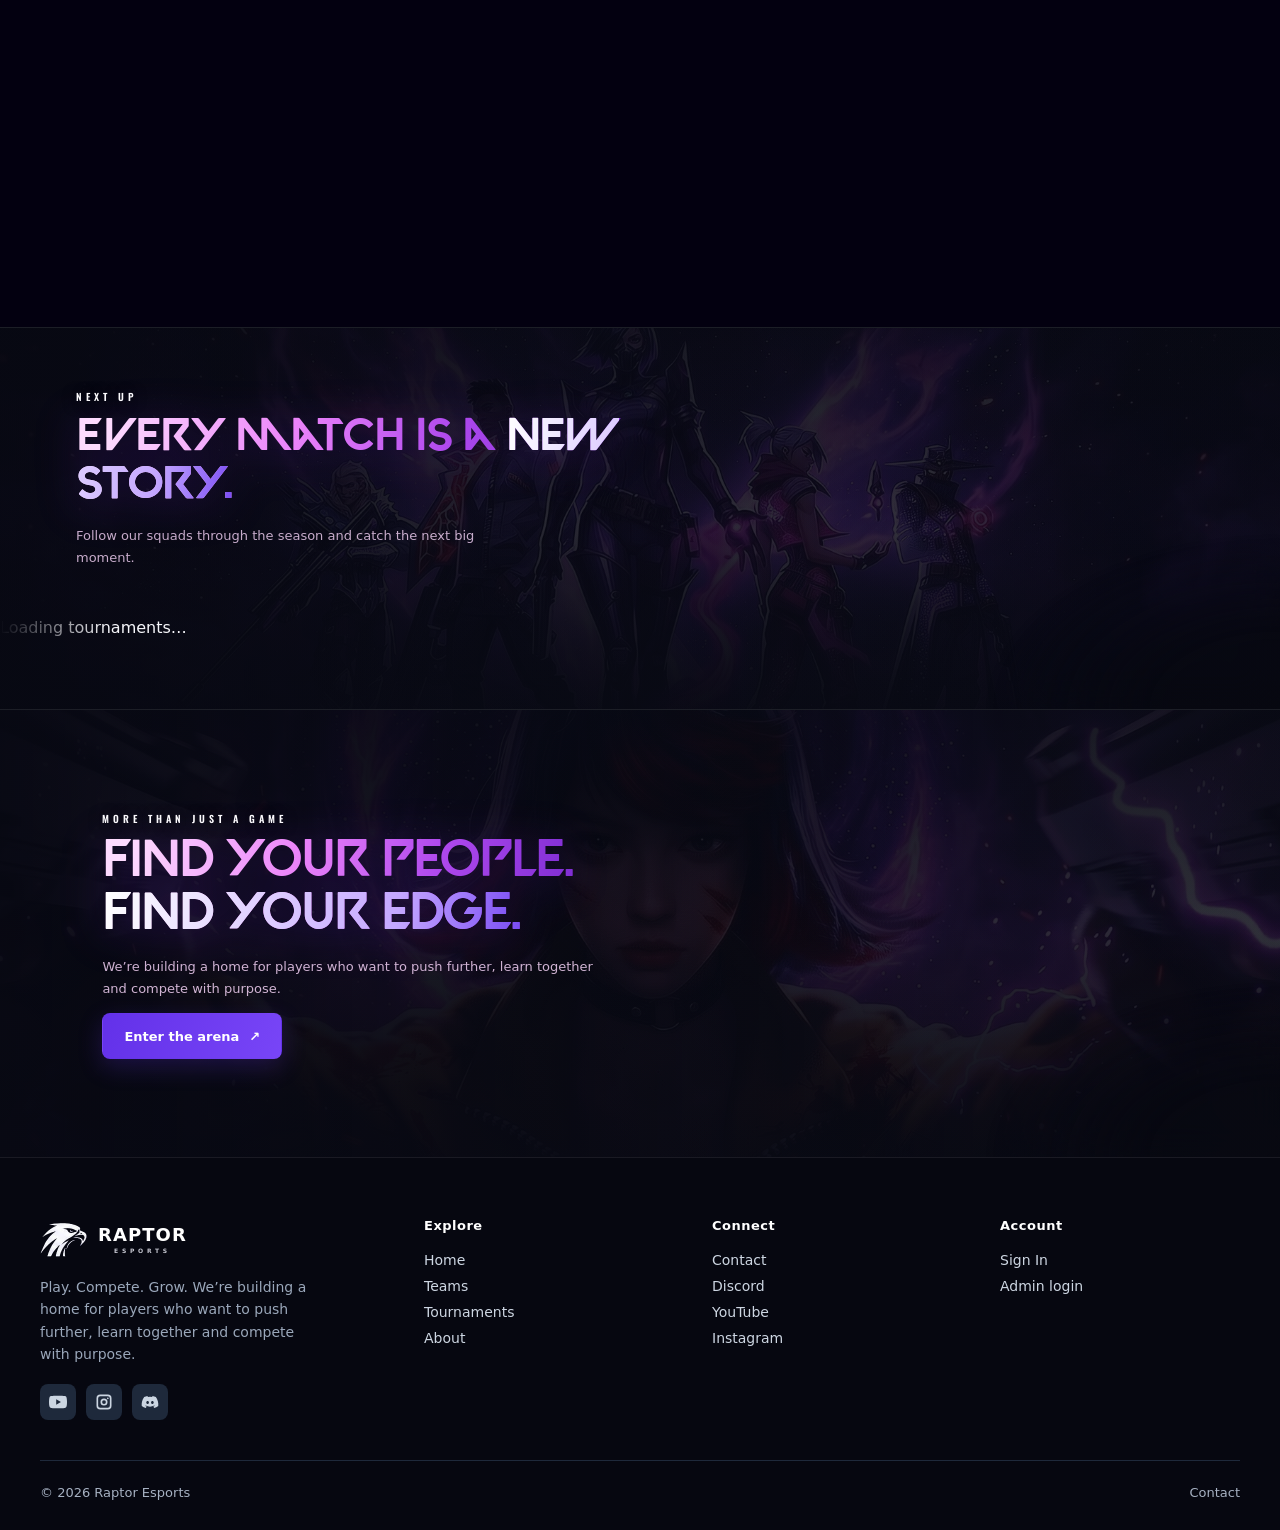
==== commit ee761cc2: "Roster: ensure complete player visibility for BGMI, Free Fire and Valorant without unrelated teams" ====
--- a/index.html
+++ b/index.html
@@ -6,7 +6,7 @@
   <link rel="preload" as="image" href="/assets/video/poseidon-poster.jpg">
   <title>Raptor Esports — More Than Just a Game</title>
   <link rel="icon" href="/assets/raptor-eagle-mark.png" type="image/png"><link rel="stylesheet" href="/assets/css/styles.css"><link rel="stylesheet" href="/assets/css/hero-type.css?v=2"><link rel="stylesheet" href="/assets/css/hero-video.css?v=2"><link rel="stylesheet" href="/assets/css/team-logos.css"><link rel="stylesheet" href="/assets/css/social-links.css"><link rel="stylesheet" href="/assets/css/roster-background.css?v=3"><link rel="stylesheet" href="/assets/css/chatbot.css?v=2"><link rel="stylesheet" href="/assets/css/roster-scrub.css?v=6"><link rel="stylesheet" href="/assets/css/sections.css?v=33">
-  <script defer src="/assets/js/api.js"></script><script defer src="/assets/js/public.js?v=5"></script><script defer src="/assets/js/hero-video.js?v=1"></script><script defer src="/assets/js/chatbot.js?v=2"></script><script defer src="/assets/js/roster-scrub.js?v=4"></script><script defer src="/assets/js/sections.js?v=5"></script>
+  <script defer src="/assets/js/api.js"></script><script defer src="/assets/js/public.js?v=5"></script><script defer src="/assets/js/hero-video.js?v=1"></script><script defer src="/assets/js/chatbot.js?v=2"></script><script defer src="/assets/js/roster-scrub.js?v=5"></script><script defer src="/assets/js/sections.js?v=5"></script>
 </head>
 <body class="public-body">
   <header class="site-header"><a class="brand" href="/" aria-label="Raptor Esports home"><img src="/assets/raptor-eagle-mark.png" alt=""><span>RAPTOR<small>ESPORTS</small></span></a>
--- a/assets/css/roster-scrub.css
+++ b/assets/css/roster-scrub.css
@@ -368,6 +368,7 @@
 }
 .rs-pname {
   position: absolute;
+  z-index: 3;
   left: 11px;
   right: 11px;
   bottom: 6px;
@@ -384,6 +385,7 @@
 }
 .rs-prole {
   position: absolute;
+  z-index: 3;
   top: 6px;
   right: 6px;
   padding: 3px 8px 2px;
